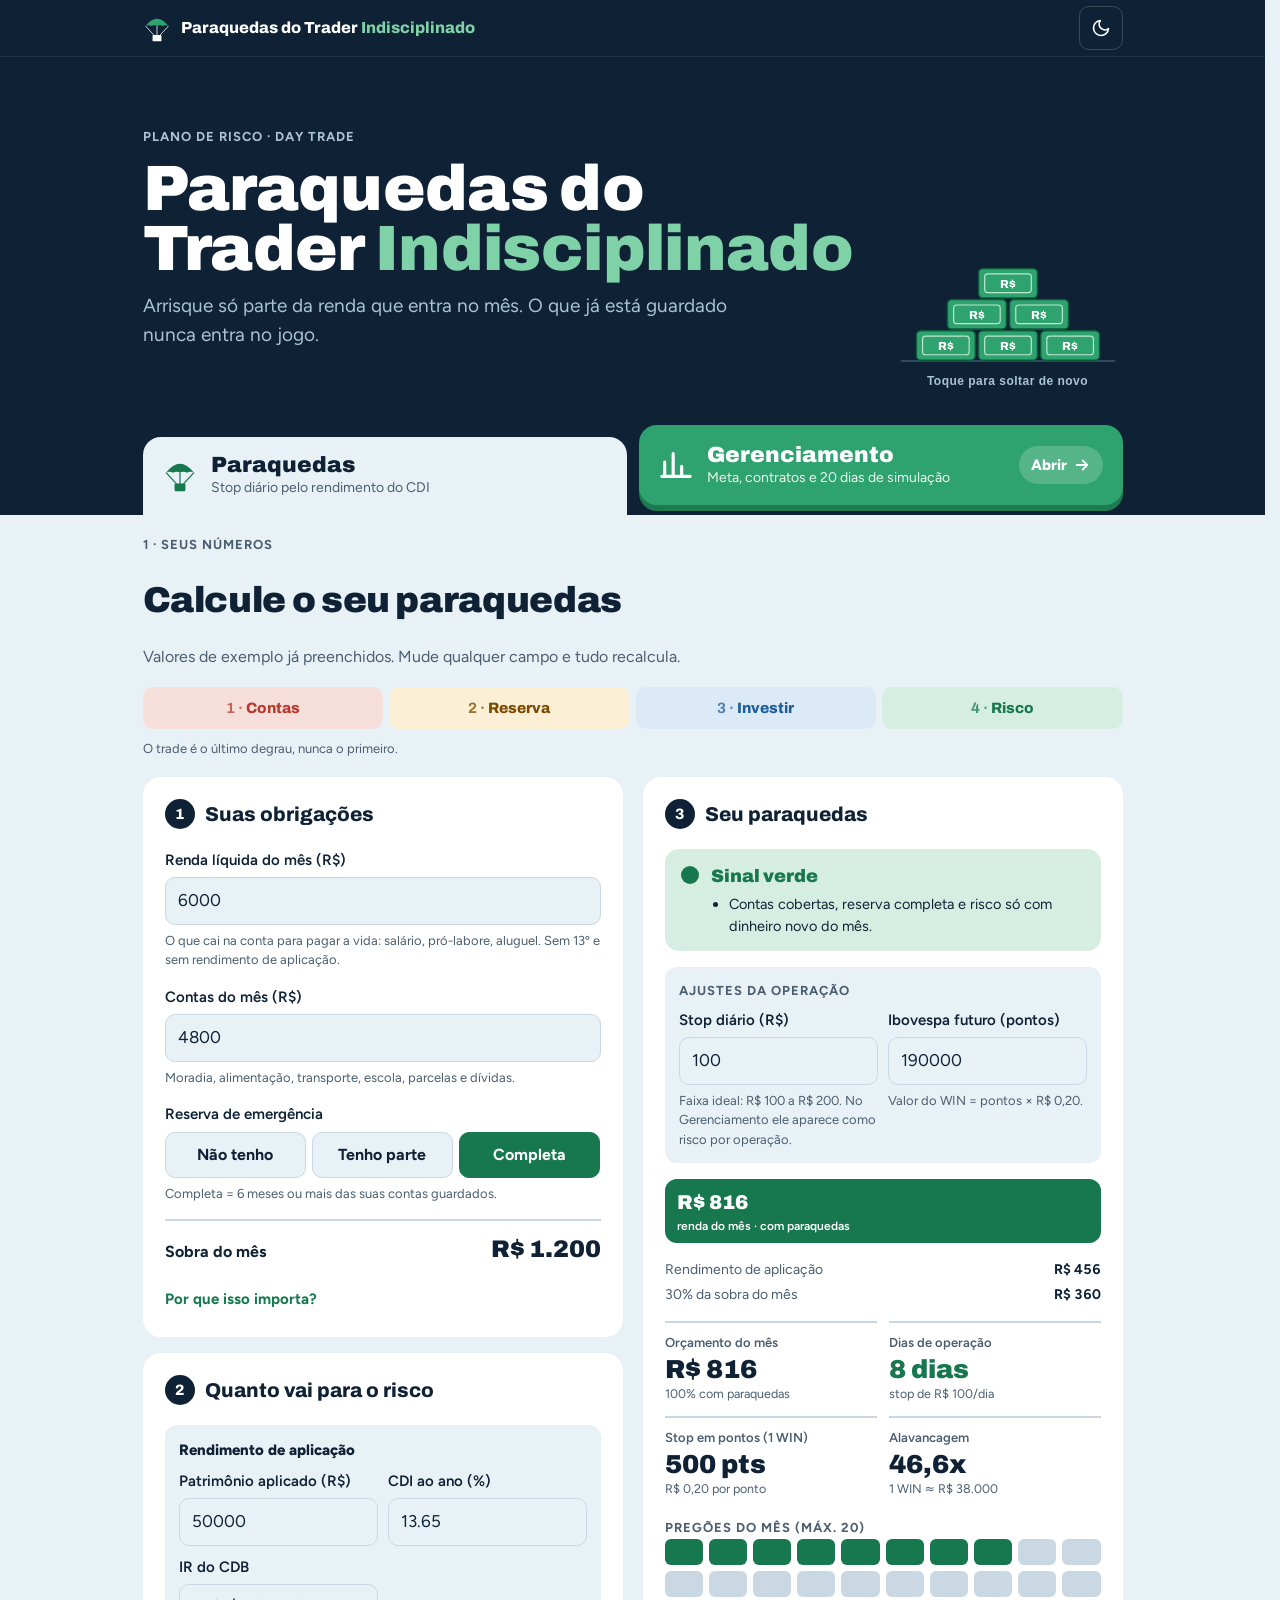
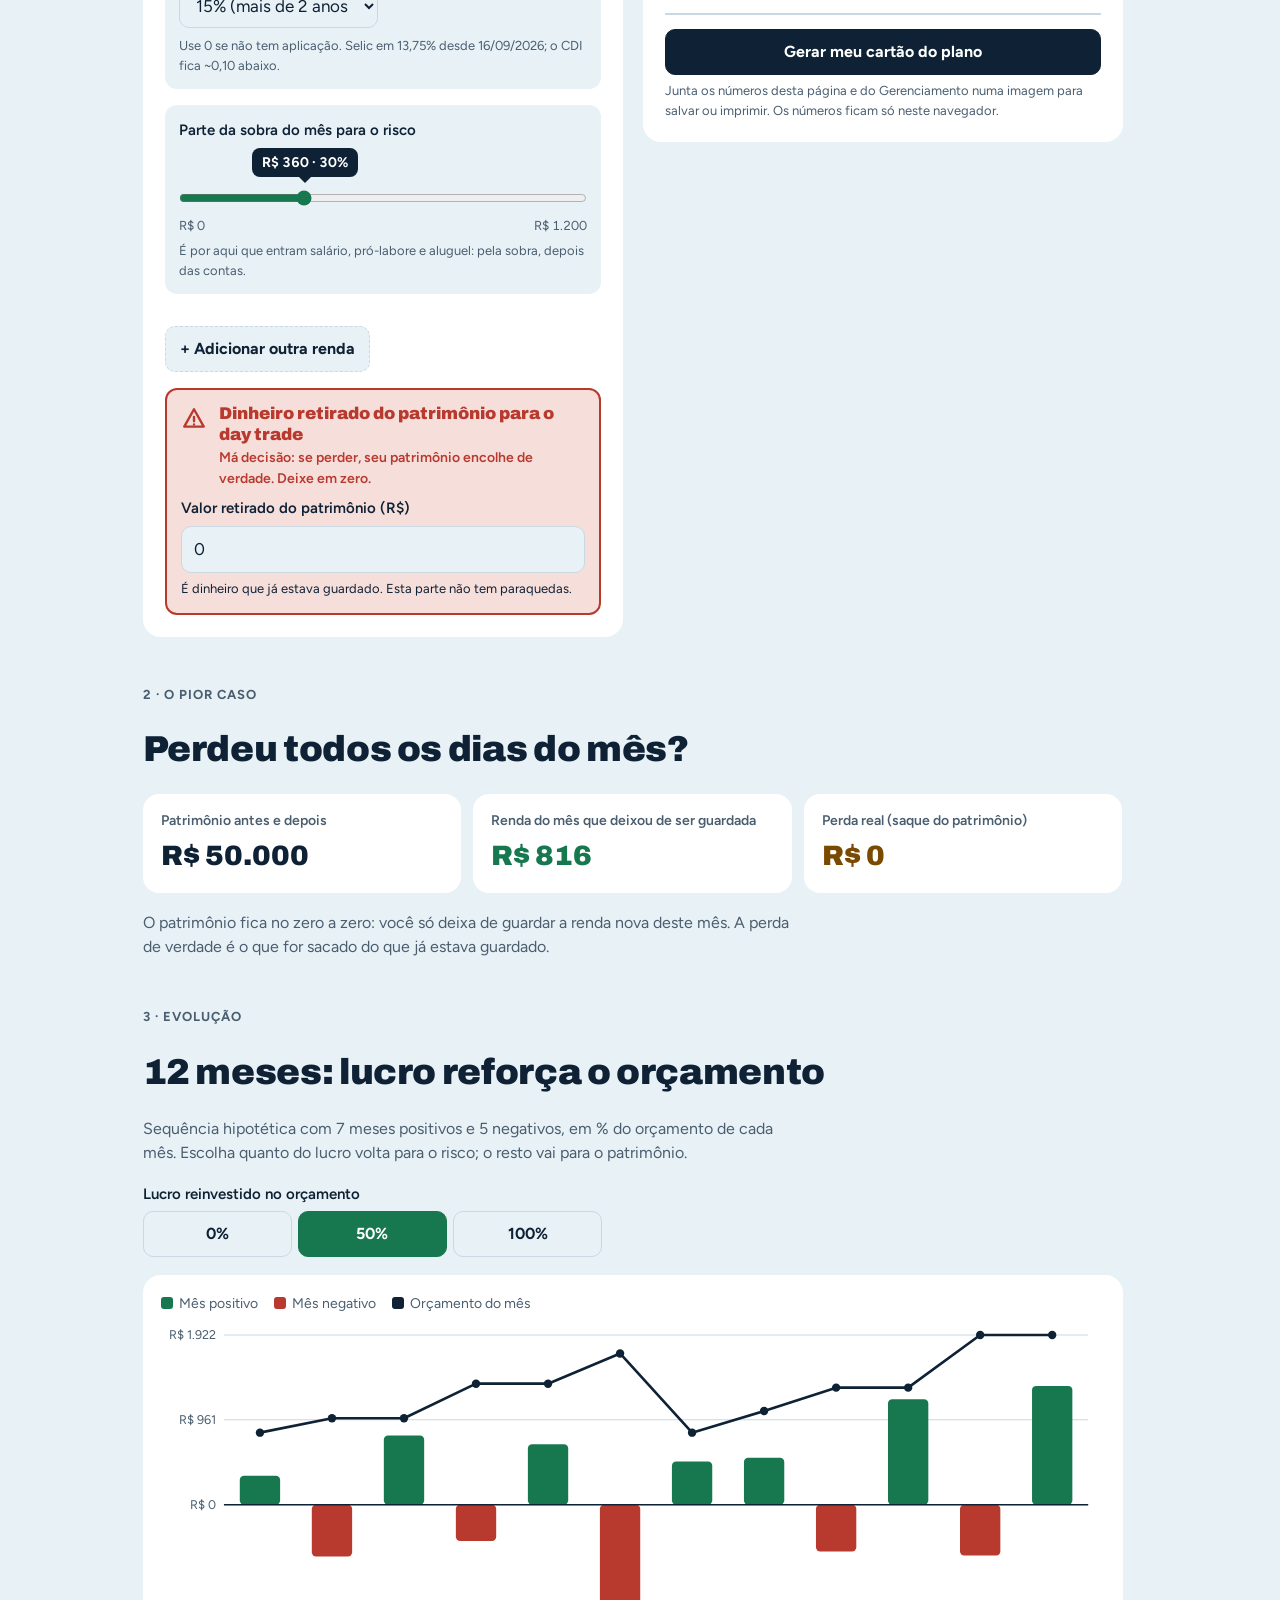
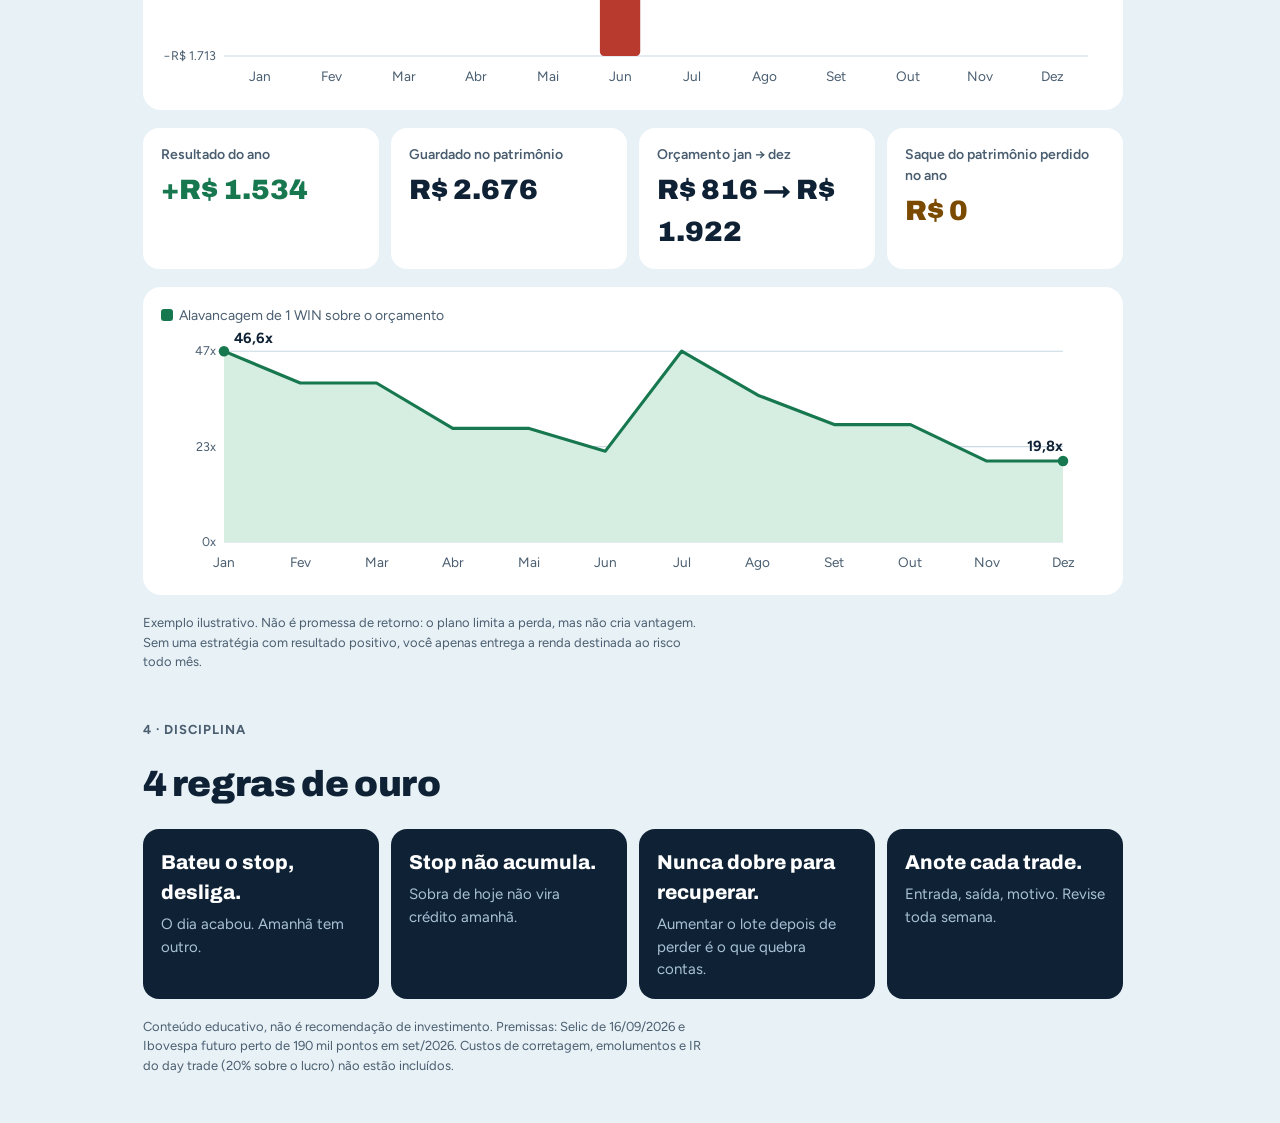
==== index.html @ f4dced70 "PQS#7" ====
<!doctype html>
<html lang="pt-BR">
<head>
<meta charset="utf-8">
<meta name="viewport" content="width=device-width, initial-scale=1, viewport-fit=cover">
<title>Paraquedas do Trader Indisciplinado</title>
<meta name="description" content="Arrisque só parte da renda que entra no mês. Calcule o stop diário, os dias de operação e a alavancagem no day trade.">
<meta name="theme-color" content="#0F2235">
<link rel="icon" href="assets/favicon.svg" type="image/svg+xml">
<!-- Prévia de link (WhatsApp, LinkedIn, Instagram) -->
<meta property="og:type" content="website">
<meta property="og:locale" content="pt_BR">
<meta property="og:site_name" content="Paraquedas do Trader Indisciplinado">
<meta property="og:title" content="Paraquedas do Trader Indisciplinado">
<meta property="og:description" content="Arrisque só parte da renda que entra no mês. Calcule o stop diário, os dias de operação e a alavancagem no day trade.">
<meta property="og:url" content="https://theceji.github.io/paraquedas/">
<meta property="og:image" content="https://theceji.github.io/paraquedas/assets/og-cover.png">
<meta property="og:image:width" content="1200">
<meta property="og:image:height" content="630">
<meta name="twitter:card" content="summary_large_image">
<link rel="preconnect" href="https://fonts.googleapis.com">
<link rel="preconnect" href="https://fonts.gstatic.com" crossorigin>
<link rel="stylesheet" href="https://fonts.googleapis.com/css2?family=Archivo:wght@700;800;900&family=Figtree:wght@400;500;600;700&display=swap">
<link rel="stylesheet" href="assets/style.css">
<script src="assets/tema.js"></script>
</head>
<body>
<nav class="topbar" aria-label="Principal">
  <div class="topbar-in">
    <a class="brand" href="./">
      <svg viewBox="0 0 420 440" aria-hidden="true"><path d="M30 190 Q210 -40 390 190 Q345 165 300 190 Q255 165 210 190 Q165 165 120 190 Q75 165 30 190 Z" fill="#2FA36F"/><g stroke="#DCE7F0" stroke-width="14" fill="none"><line x1="30" y1="190" x2="165" y2="335"/><line x1="210" y1="190" x2="210" y2="335"/><line x1="390" y1="190" x2="255" y2="335"/></g><rect x="140" y="330" width="140" height="100" rx="14" fill="#FFFFFF"/></svg>
      <span>Paraquedas do Trader <em>Indisciplinado</em></span>
    </a>
    <div class="nav">
          <button type="button" class="theme-btn" id="btnTema" aria-label="Mudar tema">
        <svg class="ico-lua" width="20" height="20" viewBox="0 0 24 24" fill="none" stroke="currentColor" stroke-width="2" stroke-linecap="round" stroke-linejoin="round" aria-hidden="true"><path d="M21 12.8A9 9 0 1 1 11.2 3a7 7 0 0 0 9.8 9.8z"/></svg>
        <svg class="ico-sol" width="20" height="20" viewBox="0 0 24 24" fill="none" stroke="currentColor" stroke-width="2" stroke-linecap="round" stroke-linejoin="round" aria-hidden="true" hidden><circle cx="12" cy="12" r="4"/><path d="M12 2v2M12 20v2M4.9 4.9l1.4 1.4M17.7 17.7l1.4 1.4M2 12h2M20 12h2M4.9 19.1l1.4-1.4M17.7 6.3l1.4-1.4"/></svg>
      </button>
    </div>
  </div>
</nav>
<header class="hero">
  <div class="hero-in">
    <div class="hero-text">
      <span class="eyebrow">Plano de risco · Day trade</span>
      <h1>Paraquedas do Trader <em>Indisciplinado</em></h1>
      <p>Arrisque só parte da renda que entra no mês. O que já está guardado nunca entra no jogo.</p>
    </div>
    <button type="button" class="drop-btn" id="dropBtn" aria-label="Ver de novo o paraquedas pousando na pilha de dinheiro">
      <svg class="drop-scene play" id="dropScene" viewBox="0 0 296 350" role="img" aria-label="Paraquedas desce com um bloco de dinheiro e pousa sobre uma pilha de blocos">
        <line x1="10" y1="341" x2="286" y2="341" stroke="#3A5670" stroke-width="2"/>
        <g class="pile"><g class="cash " transform="translate(30 302)"><rect width="76" height="38" rx="6" fill="#2FA36F" stroke="#0E5A3A" stroke-width="2"/><rect x="8" y="7" width="60" height="24" rx="4" fill="none" stroke="#BFE8D2" stroke-width="1.5"/><text x="38" y="25" text-anchor="middle" font-family="Archivo, sans-serif" font-weight="800" font-size="15" fill="#FFFFFF">R$</text></g><g class="cash " transform="translate(110 302)"><rect width="76" height="38" rx="6" fill="#2FA36F" stroke="#0E5A3A" stroke-width="2"/><rect x="8" y="7" width="60" height="24" rx="4" fill="none" stroke="#BFE8D2" stroke-width="1.5"/><text x="38" y="25" text-anchor="middle" font-family="Archivo, sans-serif" font-weight="800" font-size="15" fill="#FFFFFF">R$</text></g><g class="cash " transform="translate(190 302)"><rect width="76" height="38" rx="6" fill="#2FA36F" stroke="#0E5A3A" stroke-width="2"/><rect x="8" y="7" width="60" height="24" rx="4" fill="none" stroke="#BFE8D2" stroke-width="1.5"/><text x="38" y="25" text-anchor="middle" font-family="Archivo, sans-serif" font-weight="800" font-size="15" fill="#FFFFFF">R$</text></g><g class="cash " transform="translate(70 262)"><rect width="76" height="38" rx="6" fill="#2FA36F" stroke="#0E5A3A" stroke-width="2"/><rect x="8" y="7" width="60" height="24" rx="4" fill="none" stroke="#BFE8D2" stroke-width="1.5"/><text x="38" y="25" text-anchor="middle" font-family="Archivo, sans-serif" font-weight="800" font-size="15" fill="#FFFFFF">R$</text></g><g class="cash " transform="translate(150 262)"><rect width="76" height="38" rx="6" fill="#2FA36F" stroke="#0E5A3A" stroke-width="2"/><rect x="8" y="7" width="60" height="24" rx="4" fill="none" stroke="#BFE8D2" stroke-width="1.5"/><text x="38" y="25" text-anchor="middle" font-family="Archivo, sans-serif" font-weight="800" font-size="15" fill="#FFFFFF">R$</text></g></g>
        <g class="drop">
          <g class="canopy">
            <path d="M58 96 Q148 -18 238 96 Q215 84 193 96 Q170 84 148 96 Q126 84 103 96 Q80 84 58 96 Z" fill="#2FA36F"/>
            <path d="M103 96 Q118 30 148 14 M193 96 Q178 30 148 14" fill="none" stroke="#1E7A50" stroke-width="2"/>
            <g stroke="#DCE7F0" stroke-width="1.6" fill="none"><line x1="58" y1="96" x2="112" y2="222"/><line x1="103" y1="96" x2="124" y2="222"/><line x1="148" y1="96" x2="148" y2="222"/><line x1="193" y1="96" x2="172" y2="222"/><line x1="238" y1="96" x2="184" y2="222"/></g>
          </g>
          <g class="cash novo" transform="translate(110 222)"><rect width="76" height="38" rx="6" fill="#2FA36F" stroke="#0E5A3A" stroke-width="2"/><rect x="8" y="7" width="60" height="24" rx="4" fill="none" stroke="#BFE8D2" stroke-width="1.5"/><text x="38" y="25" text-anchor="middle" font-family="Archivo, sans-serif" font-weight="800" font-size="15" fill="#FFFFFF">R$</text></g>
        </g>
      </svg>
      <span class="drop-hint">Toque para soltar de novo</span>
    </button>
  </div>
  <nav class="tabs" aria-label="Ferramentas">
    <a class="tab" href="./" aria-current="page"><svg class="tab-ico" viewBox="0 0 420 440" aria-hidden="true"><path d="M30 190 Q210 -40 390 190 Q345 165 300 190 Q255 165 210 190 Q165 165 120 190 Q75 165 30 190 Z" fill="currentColor"/><g stroke="currentColor" stroke-width="16" fill="none"><line x1="30" y1="190" x2="165" y2="335"/><line x1="210" y1="190" x2="210" y2="335"/><line x1="390" y1="190" x2="255" y2="335"/></g><rect x="140" y="330" width="140" height="100" rx="14" fill="currentColor"/></svg><span class="tab-txt"><strong>Paraquedas</strong><small>Stop diário pelo rendimento do CDI</small></span></a>
    <a class="tab" href="gerenciamento.html"><svg class="tab-ico" viewBox="0 0 24 24" fill="none" stroke="currentColor" stroke-width="2.2" stroke-linecap="round" stroke-linejoin="round" aria-hidden="true"><path d="M4 20V10M10 20V4M16 20v-7M22 20H2"/></svg><span class="tab-txt"><strong>Gerenciamento</strong><small>Meta, contratos e 20 dias de simulação</small></span><span class="tab-go" aria-hidden="true">Abrir<svg width="18" height="18" viewBox="0 0 24 24" fill="none" stroke="currentColor" stroke-width="2.4" stroke-linecap="round" stroke-linejoin="round"><path d="M5 12h14M13 6l6 6-6 6"/></svg></span></a>
  </nav>
</header>

<main class="wrap">

<section class="section" aria-labelledby="t-calc">
  <span class="eyebrow">1 · Seus números</span>
  <h2 id="t-calc">Calcule o seu paraquedas</h2>
  <p class="lead">Valores de exemplo já preenchidos. Mude qualquer campo e tudo recalcula.</p>
  <ol class="degraus" aria-label="Ordem de uso do dinheiro">
    <li class="dg-contas">Contas</li>
    <li class="dg-reserva">Reserva</li>
    <li class="dg-investir">Investir</li>
    <li class="dg-risco">Risco</li>
  </ol>
  <p class="foot degraus-nota">O trade é o último degrau, nunca o primeiro.</p>

  <div class="grid2 pq-grid">
    <form class="pq-form" id="form" autocomplete="off">

      <fieldset class="panel passo">
        <legend><span class="passo-n">1</span>Suas obrigações</legend>
        <div class="field">
          <label for="renda">Renda líquida do mês (R$)</label>
          <input type="number" id="renda" min="0" step="100" value="6000" inputmode="numeric">
          <span class="hint">O que cai na conta para pagar a vida: salário, pró-labore, aluguel. Sem 13º e sem rendimento de aplicação.</span>
        </div>
        <div class="field">
          <label for="contas">Contas do mês (R$)</label>
          <input type="number" id="contas" min="0" step="100" value="4800" inputmode="numeric">
          <span class="hint">Moradia, alimentação, transporte, escola, parcelas e dívidas.</span>
        </div>
        <div class="field">
          <span class="lbl" id="resLbl">Reserva de emergência</span>
          <div class="seg" role="group" aria-labelledby="resLbl" id="reserva">
            <button type="button" data-v="nao" aria-pressed="false">Não tenho</button>
            <button type="button" data-v="parte" aria-pressed="false">Tenho parte</button>
            <button type="button" data-v="completa" aria-pressed="true">Completa</button>
          </div>
          <span class="hint">Completa = 6 meses ou mais das suas contas guardados.</span>
        </div>
        <div class="sobra"><span>Sobra do mês</span><strong class="num" id="kSobra">—</strong></div>
        <details class="porque">
          <summary>Por que isso importa?</summary>
          <ul>
            <li>Conta atrasada cobra juros maiores que qualquer ganho de trade.</li>
            <li>Sem reserva, uma emergência obriga você a operar desesperado ou a sacar o que perdeu.</li>
            <li>Só a sobra pode ser perdida sem mudar a sua vida. O resto já tem dono.</li>
          </ul>
        </details>
      </fieldset>

      <fieldset class="panel passo">
        <legend><span class="passo-n">2</span>Quanto vai para o risco</legend>
        <div class="fonte">
          <span class="fonte-tit">Rendimento de aplicação</span>
          <div class="fonte-grid">
            <div class="field">
              <label for="pat">Patrimônio aplicado (R$)</label>
              <input type="number" id="pat" min="0" step="1000" value="50000" inputmode="numeric">
            </div>
            <div class="field">
              <label for="cdi">CDI ao ano (%)</label>
              <input type="number" id="cdi" min="0" max="50" step="0.05" value="13.65" inputmode="decimal">
            </div>
            <div class="field">
              <label for="ir">IR do CDB</label>
              <select id="ir">
                <option value="22.5">22,5% (até 6 meses)</option>
                <option value="20">20% (6 a 12 meses)</option>
                <option value="17.5">17,5% (1 a 2 anos)</option>
                <option value="15" selected>15% (mais de 2 anos)</option>
              </select>
            </div>
          </div>
          <span class="hint">Use 0 se não tem aplicação. Selic em 13,75% desde 16/09/2026; o CDI fica ~0,10 abaixo.</span>
        </div>
        <div class="fonte">
          <div class="field">
            <label for="valSobra">Parte da sobra do mês para o risco</label>
            <div class="regua" id="regua">
              <output class="regua-balao num" id="sobraBalao" for="valSobra">R$ 0 · 0%</output>
              <input type="range" id="valSobra" min="0" max="1200" step="10" value="360" aria-describedby="reguaFim">
              <div class="regua-pontas num"><span>R$ 0</span><span id="reguaFim">R$ 1.200</span></div>
            </div>
            <span class="hint" id="sobraHint">É por aqui que entram salário, pró-labore e aluguel: pela sobra, depois das contas.</span>
          </div>
        </div>
        <div id="extras"></div>
        <button type="button" class="btn btn-add" id="btnAddRenda">+ Adicionar outra renda</button>
        <div class="fonte fonte-saque">
          <div class="saque-top">
            <svg width="26" height="26" viewBox="0 0 24 24" fill="none" stroke="currentColor" stroke-width="2.2" stroke-linecap="round" stroke-linejoin="round" aria-hidden="true"><path d="M12 3l9 16H3z"/><path d="M12 10v4M12 17h.01"/></svg>
            <div><strong>Dinheiro retirado do patrimônio para o day trade</strong><span>Má decisão: se perder, seu patrimônio encolhe de verdade. Deixe em zero.</span></div>
          </div>
          <div class="field">
            <label for="saque">Valor retirado do patrimônio (R$)</label>
            <input type="number" id="saque" min="0" step="50" value="0" inputmode="numeric">
            <span class="hint">É dinheiro que já estava guardado. Esta parte não tem paraquedas.</span>
          </div>
        </div>
      </fieldset>

    </form>

    <div class="panel passo pq-result" aria-live="polite">
      <span class="passo-tit"><span class="passo-n">3</span>Seu paraquedas</span>
      <div class="semaforo" id="semaforo">
        <span class="luz" aria-hidden="true"></span>
        <div><strong id="semTit">—</strong><ul id="semMsgs"></ul></div>
      </div>
      <div class="ajustes" id="ajustes">
        <span class="eyebrow">Ajustes da operação</span>
        <div class="fonte-grid">
          <div class="field">
            <label for="stop">Stop diário (R$)</label>
            <input type="number" id="stop" min="10" step="10" value="100" inputmode="numeric" form="form">
            <span class="hint" id="stopHint">Faixa ideal: R$ 100 a R$ 200.</span>
            <button type="button" class="btn-link" id="btnStopGer" hidden>Usar o do Gerenciamento</button>
          </div>
          <div class="field">
            <label for="pts">Ibovespa futuro (pontos)</label>
            <input type="number" id="pts" min="1000" step="1000" value="190000" inputmode="numeric" form="form">
            <span class="hint">Valor do WIN = pontos × R$ 0,20.</span>
          </div>
        </div>
      </div>
      <div class="budget-bar" id="bbar">
        <div class="bb-green" id="bbG"><span class="bb-big num" id="bbGv">R$ 0</span><span class="bb-small">renda do mês · com paraquedas</span></div>
        <div class="bb-amber" id="bbA"><span class="bb-big num" id="bbAv">R$ 0</span><span class="bb-small">do patrimônio · má decisão</span></div>
      </div>
      <ul class="composicao" id="composicao"></ul>
      <div class="kpis">
        <div class="kpi"><span>Orçamento do mês</span><strong class="num" id="kOrc">—</strong><small id="kProt">—</small></div>
        <div class="kpi"><span>Dias de operação</span><strong class="num pos" id="kDias">—</strong><small id="kStopEf">—</small></div>
        <div class="kpi"><span>Stop em pontos (1 WIN)</span><strong class="num" id="kPts">—</strong><small>R$ 0,20 por ponto</small></div>
        <div class="kpi"><span>Alavancagem</span><strong class="num" id="kAlav">—</strong><small id="kNoc">—</small></div>
      </div>
      <div>
        <span class="eyebrow">Pregões do mês (máx. 20)</span>
        <div class="days" id="days" aria-hidden="true"></div>
      </div>
      <p class="warn" id="warn" hidden></p>
      <div class="cartao-acao">
        <button type="button" class="btn btn-cartao" id="btnCartao">Gerar meu cartão do plano</button>
        <span class="hint">Junta os números desta página e do Gerenciamento numa imagem para salvar ou imprimir. Os números ficam só neste navegador.</span>
      </div>
    </div>
  </div>
  <div class="cartao-prev" id="cartaoPrev" hidden></div>
</section>

<section class="section" aria-labelledby="t-pior">
  <span class="eyebrow">2 · O pior caso</span>
  <h2 id="t-pior">Perdeu todos os dias do mês?</h2>
  <div class="tiles">
    <div class="tile"><span>Patrimônio antes e depois</span><strong class="num" id="pPat">—</strong></div>
    <div class="tile"><span>Renda do mês que deixou de ser guardada</span><strong class="num pos" id="pRend">—</strong></div>
    <div class="tile"><span>Perda real (saque do patrimônio)</span><strong class="num amb" id="pComp">—</strong></div>
  </div>
  <p class="lead" id="pTxt">O patrimônio fica no zero a zero: você só deixa de guardar a renda nova deste mês. A perda de verdade é o que for sacado do que já estava guardado.</p>
</section>

<section class="section" aria-labelledby="t-sim">
  <span class="eyebrow">3 · Evolução</span>
  <h2 id="t-sim">12 meses: lucro reforça o orçamento</h2>
  <p class="lead">Sequência hipotética com 7 meses positivos e 5 negativos, em % do orçamento de cada mês. Escolha quanto do lucro volta para o risco; o resto vai para o patrimônio.</p>
  <div class="field" style="max-width: 460px">
    <span style="font-weight:600;font-size:15px" id="reinvLbl">Lucro reinvestido no orçamento</span>
    <div class="seg" role="group" aria-labelledby="reinvLbl" id="reinv">
      <button type="button" data-v="0" aria-pressed="false">0%</button>
      <button type="button" data-v="0.5" aria-pressed="true">50%</button>
      <button type="button" data-v="1" aria-pressed="false">100%</button>
    </div>
  </div>
  <div class="chart-box">
    <div class="legend"><span style="--c: var(--green)">Mês positivo</span><span style="--c: var(--red)">Mês negativo</span><span style="--c: var(--ink)">Orçamento do mês</span></div>
    <svg id="simChart" viewBox="0 0 900 360" role="img" aria-label="Resultado mensal e orçamento ao longo de 12 meses"></svg>
  </div>
  <div class="tiles">
    <div class="tile"><span>Resultado do ano</span><strong class="num" id="sRes">—</strong></div>
    <div class="tile"><span>Guardado no patrimônio</span><strong class="num" id="sGuard">—</strong></div>
    <div class="tile"><span>Orçamento jan → dez</span><strong class="num" id="sOrc">—</strong></div>
    <div class="tile"><span>Saque do patrimônio perdido no ano</span><strong class="num amb" id="sComp">—</strong></div>
  </div>
  <div class="chart-box">
    <div class="legend"><span style="--c: var(--green)">Alavancagem de 1 WIN sobre o orçamento</span></div>
    <svg id="levChart" viewBox="0 0 900 240" role="img" aria-label="Alavancagem caindo conforme o orçamento cresce"></svg>
  </div>
  <p class="foot">Exemplo ilustrativo. Não é promessa de retorno: o plano limita a perda, mas não cria vantagem. Sem uma estratégia com resultado positivo, você apenas entrega a renda destinada ao risco todo mês.</p>
</section>

<section class="section" aria-labelledby="t-reg">
  <span class="eyebrow">4 · Disciplina</span>
  <h2 id="t-reg">4 regras de ouro</h2>
  <div class="rules">
    <div class="rule"><strong>Bateu o stop, desliga.</strong><span>O dia acabou. Amanhã tem outro.</span></div>
    <div class="rule"><strong>Stop não acumula.</strong><span>Sobra de hoje não vira crédito amanhã.</span></div>
    <div class="rule"><strong>Nunca dobre para recuperar.</strong><span>Aumentar o lote depois de perder é o que quebra contas.</span></div>
    <div class="rule"><strong>Anote cada trade.</strong><span>Entrada, saída, motivo. Revise toda semana.</span></div>
  </div>
  <p class="foot">Conteúdo educativo, não é recomendação de investimento. Premissas: Selic de 16/09/2026 e Ibovespa futuro perto de 190 mil pontos em set/2026. Custos de corretagem, emolumentos e IR do day trade (20% sobre o lucro) não estão incluídos.</p>
</section>

</main>

<script src="assets/cartao.js"></script>
<script src="assets/paraquedas.js"></script>
<script>
(function () {
  var btn = document.getElementById('dropBtn'), cena = document.getElementById('dropScene');
  if (!btn || !cena) return;
  btn.addEventListener('click', function () { cena.classList.remove('play'); void cena.getBoundingClientRect(); cena.classList.add('play'); });
})();
</script>
</body>
</html>
---- assets/style.css ----
/* Paraquedas do Trader Indisciplinado — estilos compartilhados
   Layout: coluna única editorial (máx. 980px), menu fixo no topo, blocos que empilham no celular. */
:root {
  --bg: #E8F1F6; --surface: #FFFFFF; --ink: #0F2235; --muted: #4A5E70; --line: #C9D8E3;
  --green: #17784F; --green-soft: #D6EEE2; --amber: #F2B544; --amber-ink: #7A4A00;
  --red: #B83A2E; --red-soft: #F6DEDB; --navy: #0F2235; --on-navy: #FFFFFF; --on-navy-muted: #A9C2D6;
  --accent-light: #7FD1A8; --on-green: #FFFFFF;
  --display: Archivo, 'Arial Black', system-ui, sans-serif;
  --body: Figtree, 'Segoe UI', system-ui, sans-serif;
  color-scheme: light;
}
@media (prefers-color-scheme: dark) { :root:not([data-theme="light"]) {
  --bg: #0B1A28; --surface: #13283B; --ink: #E6EEF5; --muted: #9DB2C4; --line: #2A4258;
  --green: #3BB57D; --green-soft: #173A2C; --amber: #F2B544; --amber-ink: #F2B544;
  --red: #E06A5C; --red-soft: #3A1E1C; --navy: #1A3550; --on-navy: #FFFFFF; --on-navy-muted: #B4C8D8; --on-green: #0B1A28; color-scheme: dark } }
:root[data-theme="dark"] {
  --bg: #0B1A28; --surface: #13283B; --ink: #E6EEF5; --muted: #9DB2C4; --line: #2A4258;
  --green: #3BB57D; --green-soft: #173A2C; --amber: #F2B544; --amber-ink: #F2B544;
  --red: #E06A5C; --red-soft: #3A1E1C; --navy: #1A3550; --on-navy: #FFFFFF; --on-navy-muted: #B4C8D8; --on-green: #0B1A28; color-scheme: dark }

* { box-sizing: border-box }
html { -webkit-text-size-adjust: 100% }
body { margin: 0; background: var(--bg); color: var(--ink); font-family: var(--body); font-size: 16px; line-height: 1.5; padding-inline: 16px; padding-block: 0 48px }
h1, h2, h3 { font-family: var(--display); margin: 0; text-wrap: balance; letter-spacing: -0.01em }
p { margin: 0 }
img { max-width: 100% }
[hidden] { display: none !important }
.num { font-variant-numeric: tabular-nums }
.eyebrow { font-size: 13px; font-weight: 700; letter-spacing: 0.08em; text-transform: uppercase; color: var(--muted) }
.wrap { max-width: 980px; margin: 0 auto; display: flex; flex-direction: column; gap: 48px }
:focus-visible { outline: 3px solid var(--green); outline-offset: 2px }

/* Menu */
.topbar { position: sticky; top: 0; z-index: 10; background: var(--navy); color: var(--on-navy); margin-inline: -16px; padding: 0 16px; border-bottom: 1px solid rgba(255,255,255,0.08) }
.topbar-in { max-width: 980px; margin: 0 auto; display: flex; align-items: center; justify-content: space-between; gap: 12px; min-height: 56px; flex-wrap: wrap; padding-block: 6px }
.brand { display: flex; align-items: center; gap: 10px; color: var(--on-navy); text-decoration: none; font-family: var(--display); font-weight: 800; font-size: 16px; line-height: 1.1 }
.brand svg { width: 28px; height: 28px; flex: 0 0 auto }
.brand span em { font-style: normal; color: var(--accent-light) }
.nav { display: flex; gap: 4px }
.nav a { color: var(--on-navy-muted); text-decoration: none; font-weight: 700; font-size: 15px; padding: 10px 14px; border-radius: 10px; min-height: 44px; display: inline-flex; align-items: center }
.nav a:hover { color: var(--on-navy); background: rgba(255,255,255,0.08) }
.nav a[aria-current="page"] { color: var(--on-navy); background: rgba(255,255,255,0.14) }

/* Topo da página */
.hero { background: var(--navy); color: var(--on-navy); margin-inline: -16px; padding: 36px 16px 36px; margin-bottom: 8px }
.hero-in { max-width: 980px; margin: 0 auto; display: flex; gap: 28px; align-items: center; flex-wrap: wrap }
.hero-text { flex: 1 1 420px; min-width: 0; display: flex; flex-direction: column; gap: 12px }
.hero h1 { font-weight: 900; font-size: clamp(34px, 7vw, 64px); line-height: 0.95; overflow-wrap: break-word }
.hero h1 em { font-style: normal; color: var(--accent-light) }
.hero p { font-size: 19px; color: var(--on-navy-muted); max-width: 52ch }
.hero .eyebrow { color: var(--on-navy-muted) }
.hero-in > svg { width: 150px; height: auto; flex: 0 0 auto }

/* Blocos */
.section { display: flex; flex-direction: column; gap: 18px }
.section h2 { font-size: clamp(26px, 4.5vw, 36px); font-weight: 900 }
.lead { color: var(--muted); max-width: 65ch }
.grid2 { display: grid; grid-template-columns: repeat(auto-fit, minmax(280px, 1fr)); gap: 20px; align-items: start }
.panel { background: var(--surface); border-radius: 18px; padding: 22px; display: flex; flex-direction: column; gap: 16px; min-width: 0 }
.panel h3 { font-size: 20px; font-weight: 800 }

.field { display: flex; flex-direction: column; gap: 6px }
.field label { font-weight: 600; font-size: 15px; display: flex; justify-content: space-between; gap: 8px }
.field label output { font-family: var(--display); font-weight: 800; color: var(--green) }
.field .hint { font-size: 13px; color: var(--muted) }
input[type="number"], select { font: inherit; font-size: 17px; padding: 10px 12px; border-radius: 10px; border: 1.5px solid var(--line); background: var(--bg); color: var(--ink); width: 100%; min-height: 44px }
input[type="range"] { width: 100%; accent-color: var(--green); min-height: 32px }
.seg { display: flex; gap: 6px; flex-wrap: wrap }
.seg button, .btn { font: inherit; font-weight: 700; padding: 10px 14px; min-height: 44px; border-radius: 10px; border: 1.5px solid var(--line); background: var(--bg); color: var(--ink); cursor: pointer }
.seg button { flex: 1 }
.seg button[aria-pressed="true"], .btn-primary { background: var(--green); border-color: var(--green); color: var(--on-green) }
.btn:hover { border-color: var(--green) }
.actions { display: flex; gap: 8px; flex-wrap: wrap }

.kpis { display: grid; grid-template-columns: repeat(2, minmax(0, 1fr)); gap: 12px }
.kpi { border-top: 2px solid var(--line); padding-top: 10px; display: flex; flex-direction: column; gap: 2px; min-width: 0 }
.kpi span:first-child { font-size: 13px; color: var(--muted); font-weight: 600 }
.kpi strong { font-family: var(--display); font-weight: 900; font-size: clamp(19px, 5vw, 26px); line-height: 1.1; white-space: nowrap }
.kpi small { font-size: 12.5px; color: var(--muted) }

.tiles { display: grid; grid-template-columns: repeat(auto-fit, minmax(200px, 1fr)); gap: 12px }
.tile { background: var(--surface); border-radius: 16px; padding: 16px 18px; display: flex; flex-direction: column; gap: 4px; min-width: 0 }
.tile span { font-size: 14px; color: var(--muted); font-weight: 600 }
.tile strong { font-family: var(--display); font-weight: 900; font-size: 28px }
.tile small { font-size: 13px; color: var(--muted) }
.pos { color: var(--green) } .neg { color: var(--red) } .amb { color: var(--amber-ink) }

.warn { background: var(--amber); color: #0F2235; border-radius: 12px; padding: 12px 14px; font-weight: 600; font-size: 15px }
.alert { background: var(--red); color: #FFFFFF; border-radius: 14px; padding: 16px 18px; font-weight: 700; font-size: 17px; display: flex; gap: 12px; align-items: center }
.alert svg { flex: 0 0 auto }

.bar { height: 12px; border-radius: 999px; background: var(--line); overflow: hidden }
.bar i { display: block; height: 100%; border-radius: 999px; background: var(--green) }
.bar.danger i { background: var(--red) }

.chart-box { background: var(--surface); border-radius: 18px; padding: 18px; overflow-x: auto }
.chart-box svg { display: block; width: 100%; min-width: 560px; height: auto }
.legend { display: flex; gap: 16px; flex-wrap: wrap; font-size: 14px; color: var(--muted) }
.legend span::before { content: ""; display: inline-block; width: 12px; height: 12px; border-radius: 3px; margin-right: 6px; vertical-align: -1px; background: var(--c) }

.rules { display: grid; grid-template-columns: repeat(auto-fit, minmax(210px, 1fr)); gap: 12px }
.rule { background: var(--navy); color: var(--on-navy); border-radius: 16px; padding: 18px; display: flex; flex-direction: column; gap: 6px }
.rule strong { font-family: var(--display); font-size: 20px; font-weight: 800 }
.rule span { color: var(--on-navy-muted); font-size: 15px }
.foot { font-size: 13px; color: var(--muted); max-width: 70ch }

/* Tabelas */
.table-box { background: var(--surface); border-radius: 18px; overflow-x: auto }
table { width: 100%; border-collapse: collapse; font-variant-numeric: tabular-nums }
th, td { padding: 8px 12px; text-align: right; border-bottom: 1px solid var(--line); white-space: nowrap }
th { font-size: 12.5px; font-weight: 700; letter-spacing: 0.04em; text-transform: uppercase; color: var(--muted); background: var(--surface); position: sticky; top: 0 }
th:first-child, td:first-child { text-align: left }
tbody tr:last-child td { border-bottom: 0 }
td input[type="number"] { min-height: 40px; padding: 6px 10px; text-align: right; font-size: 16px; max-width: 130px; min-width: 90px }
.pill { display: inline-block; min-width: 56px; text-align: center; font-size: 13px; font-weight: 700; padding: 3px 10px; border-radius: 999px; background: var(--line); color: var(--muted) }
.pill.gain { background: var(--green-soft); color: var(--green) }
.pill.loss { background: var(--red-soft); color: var(--red) }
.zero { color: var(--red); font-weight: 700 }

.days i, .budget-bar div, .bar i { transition: background .2s, flex-grow .3s, width .3s }

/* Página Paraquedas */
.budget-bar { display: flex; height: 64px; border-radius: 12px; overflow: hidden; background: var(--line) }
.budget-bar div { display: flex; flex-direction: column; justify-content: center; padding: 0 12px; min-width: 0; overflow: hidden; white-space: nowrap }
.bb-green { background: var(--green); color: #FFFFFF }
.bb-amber { background: var(--amber); color: #0F2235 }
.bb-big { font-family: var(--display); font-weight: 900; font-size: 20px }
.bb-small { font-size: 12px; font-weight: 600 }
.days { display: grid; grid-template-columns: repeat(10, minmax(0, 1fr)); gap: 6px }
.days i { height: 26px; border-radius: 6px; background: var(--line) }
.days i.on { background: var(--green) }

/* Página Gerenciamento: layout largo e horizontal */
.page-wide .wrap { max-width: 1360px }
.page-wide .wrap { gap: 36px }
.page-wide .section { gap: 14px }
.page-wide .section h2 { font-size: clamp(22px, 3vw, 30px) }

.rules-strip { grid-template-columns: repeat(4, minmax(0, 1fr)) }
.rules-strip .rule { padding: 14px 16px; gap: 4px }
.rules-strip .rule strong { font-size: 17px }
.rules-strip .rule span { font-size: 14px }

.row3 { display: grid; grid-template-columns: minmax(0, 1fr) minmax(0, 1fr) minmax(0, 1.7fr); gap: 16px; align-items: start }
.kpis-1 { grid-template-columns: 1fr }
.ctr-grid { display: grid; grid-template-columns: repeat(2, minmax(0, 1fr)); gap: 16px }
.ctr-grid > div { display: flex; flex-direction: column; gap: 6px; min-width: 0; overflow-x: auto }
table.compact th, table.compact td { padding: 6px 8px }
table.compact td input[type="number"] { min-height: 36px; padding: 4px 8px; font-size: 15px; min-width: 70px; max-width: 110px }

.sim-head { display: flex; justify-content: space-between; align-items: center; gap: 12px; flex-wrap: wrap }
.sim { display: grid; grid-template-columns: minmax(0, 1.05fr) minmax(0, 1fr); gap: 16px; align-items: start }
.sim-side { position: sticky; top: 72px; display: flex; flex-direction: column; gap: 12px; min-width: 0 }
.sim-side .chart-box { padding: 14px; overflow: visible }
.sim-side .chart-box svg { min-width: 0 }
.tiles2 { grid-template-columns: repeat(2, minmax(0, 1fr)) }
.tiles2 .tile { padding: 12px 14px }
.tiles2 .tile strong { font-size: 24px }
.sim-side .alert { font-size: 15px; padding: 12px 14px }

@media (max-width: 1150px) {
  .row3 { grid-template-columns: repeat(2, minmax(0, 1fr)) }
  .row3 > :last-child { grid-column: 1 / -1 }
}
@media (max-width: 980px) {
  .rules-strip { grid-template-columns: repeat(2, minmax(0, 1fr)) }
  .sim { grid-template-columns: 1fr }
  .sim-side { position: static }
}
@media (max-width: 640px) {
  .row3, .rules-strip, .ctr-grid { grid-template-columns: 1fr }
}

/* Botão de tema */
.theme-btn { display: inline-flex; align-items: center; justify-content: center; width: 44px; height: 44px; margin-left: 4px; border-radius: 10px; border: 1px solid rgba(255,255,255,0.18); background: transparent; color: var(--on-navy); cursor: pointer }
.theme-btn:hover { background: rgba(255,255,255,0.1) }
.nav { align-items: center }

/* Regras de disciplina em destaque */
:root { --r-green: #17784F; --r-blue: #1F5F99; --r-red: #B83A2E; --r-amber: #F2B544; --r-amber-ink: #3A2600;
  --calc-bg: #D2E1EB; --win: #1F5F99; --wdo: #B86E00 }
@media (prefers-color-scheme: dark) { :root:not([data-theme="light"]) { --calc-bg: #23405A; --win: #5FA3E0; --wdo: #F2B544 } }
:root[data-theme="dark"] { --calc-bg: #23405A; --win: #5FA3E0; --wdo: #F2B544 }
.rules-hl { display: grid; grid-template-columns: repeat(4, minmax(0, 1fr)); gap: 14px }
.rule-hl { border-radius: 18px; padding: 22px 20px; display: flex; flex-direction: column; gap: 8px; color: #FFFFFF; position: relative; overflow: hidden }
.rule-hl strong { font-family: var(--display); font-weight: 900; font-size: 22px; line-height: 1.1 }
.rule-hl span { font-size: 15px; opacity: 1; color: rgba(255,255,255,0.88) }
.rule-hl svg { margin-bottom: 4px }
.r-green { background: var(--r-green) } .r-blue { background: var(--r-blue) } .r-red { background: var(--r-red) }
.r-amber { background: var(--r-amber); color: var(--r-amber-ink) } .r-amber span { color: var(--r-amber-ink) }
@media (max-width: 980px) { .rules-hl { grid-template-columns: repeat(2, minmax(0, 1fr)) } }
@media (max-width: 520px) { .rules-hl { grid-template-columns: 1fr } }

/* Tabelas de contratos */
.ativo { display: flex; align-items: center; gap: 10px }
.ativo-tag { font-family: var(--display); font-weight: 900; font-size: 15px; letter-spacing: 0.04em; padding: 6px 10px; border-radius: 8px; color: #FFFFFF }
.ativo-tag.t-win { background: var(--r-blue) }
.ativo-tag.t-wdo { background: var(--r-amber); color: var(--r-amber-ink) }
.ativo strong { display: block; font-family: var(--display); font-weight: 800; font-size: 17px; line-height: 1.1 }
.ativo small { display: block; font-size: 13px; color: var(--muted) }
.ctr-calc { background: var(--calc-bg); border-radius: 12px; padding: 4px 6px; overflow-x: auto }
.ctr-calc th { background: transparent; color: var(--ink) }
.ctr-calc td, .ctr-calc th { border-bottom-color: rgba(15,34,53,0.12) }
.ctr-calc td input[type="number"] { background: var(--surface) }

/* Cenários de acerto */
.lbl { font-weight: 600; font-size: 15px }
.cen-ctrl { display: grid; grid-template-columns: minmax(200px, 1fr) minmax(220px, 1fr) auto; gap: 16px; align-items: end }
.cen-ctrl .actions { justify-content: flex-end }
.licao { font-size: 17px; line-height: 1.45; padding: 14px 16px; border-radius: 12px; background: var(--bg); border-left: 0; font-weight: 500 }
.licao strong { font-family: var(--display); font-weight: 900 }
.licao.ok { background: var(--green-soft) } .licao.ko { background: var(--red-soft) } .licao.zero { background: var(--bg) }
.matriz-head { display: flex; justify-content: space-between; align-items: baseline; gap: 12px; flex-wrap: wrap }
.matriz { display: grid; grid-template-columns: repeat(7, minmax(0, 1fr)); gap: 8px }
.cel { font: inherit; text-align: left; cursor: pointer; border-radius: 12px; padding: 10px 12px; border: 2px solid transparent; display: flex; flex-direction: column; gap: 2px; min-height: 44px; color: var(--ink) }
.cel b { font-family: var(--display); font-weight: 900; font-size: 22px }
.cel span { font-size: 14px; font-weight: 700; font-variant-numeric: tabular-nums }
.cel small { font-size: 12px; color: var(--muted) }
.cel.pos { background: var(--green-soft) } .cel.pos span { color: var(--green) }
.cel.neg { background: var(--red-soft) } .cel.neg span { color: var(--red) }
.cel.nul { background: var(--bg) } .cel.nul span { color: var(--muted) }
.cel[aria-pressed="true"] { border-color: var(--ink) }
@media (max-width: 1150px) { .cen-ctrl { grid-template-columns: 1fr 1fr } .cen-ctrl .actions { grid-column: 1 / -1; justify-content: flex-start } }
@media (max-width: 900px) { .matriz { grid-template-columns: repeat(4, minmax(0, 1fr)) } }
@media (max-width: 520px) { .cen-ctrl { grid-template-columns: 1fr } .matriz { grid-template-columns: repeat(2, minmax(0, 1fr)) } }

/* Animação do paraquedas (página Paraquedas) */
.drop-btn { background: transparent; border: 0; padding: 0; cursor: pointer; color: var(--on-navy-muted); display: flex; flex-direction: column; align-items: center; gap: 4px; flex: 0 0 auto; border-radius: 14px }
.hero .drop-btn svg { width: 230px; height: auto }
.drop-hint { font-size: 12px; font-weight: 600; letter-spacing: 0.04em }
.drop-scene .drop, .drop-scene .canopy, .drop-scene .novo { transform-box: view-box }
.drop-scene .drop { transform-origin: 148px 222px }
.drop-scene .canopy { transform-origin: 148px 222px }
.drop-scene .novo { transform-origin: 148px 260px }
.drop-scene .canopy { opacity: 0 }
.drop-scene.play .drop { animation: pq-cair 3.2s .4s cubic-bezier(.3,.55,.35,1) both }
.drop-scene.play .canopy { animation: pq-fechar 4.1s .4s ease-in both }
.drop-scene.play .pile { animation: pq-pilha 4.1s .4s ease-out both }
@keyframes pq-cair {
  0%   { transform: translate(0, -330px) rotate(-7deg) }
  25%  { transform: translate(8px, -240px) rotate(6deg) }
  50%  { transform: translate(-6px, -130px) rotate(-5deg) }
  75%  { transform: translate(3px, -40px) rotate(3deg) }
  92%  { transform: translate(0, 2px) rotate(0) }
  100% { transform: translate(0, 0) rotate(0) }
}
@keyframes pq-fechar {
  0%, 76% { opacity: 1; transform: none }
  100%    { opacity: 0; transform: translate(0, 30px) scale(0.55, 0.15) }
}
@keyframes pq-pilha {
  0%, 76% { transform: none }
  82%     { transform: translateY(3px) }
  90%     { transform: translateY(-1px) }
  100%    { transform: none }
}
@media (max-width: 640px) { .hero .drop-btn svg { width: 170px } }

/* Abas grandes na base do topo */
.hero:has(.tabs) { padding-bottom: 0; margin-bottom: 0 }
.tabs { max-width: 980px; margin: 32px auto 0; display: grid; grid-template-columns: repeat(2, minmax(0, 1fr)); gap: 12px; align-items: end }
.tab { display: flex; align-items: center; gap: 14px; padding: 18px 20px; min-height: 76px; border-radius: 18px 18px 0 0; text-decoration: none; font-family: var(--body); transition: transform .18s ease, background .18s ease }
.tab .tab-ico { width: 34px; height: 34px; flex: 0 0 auto }
.tab-txt { display: flex; flex-direction: column; gap: 2px; min-width: 0; flex: 1 }
.tab-txt strong { font-family: var(--display); font-weight: 900; font-size: 22px; line-height: 1.1 }
.tab-txt small { font-size: 14px; line-height: 1.3 }
.tab-go { display: inline-flex; align-items: center; gap: 6px; font-weight: 800; font-size: 15px; padding: 8px 12px; border-radius: 999px; background: rgba(255,255,255,0.18); white-space: nowrap }
.tab-go svg { width: 18px; height: 18px; flex: 0 0 auto; transition: transform .18s ease }
/* aba da página atual: mesma cor do fundo, "encaixa" no conteúdo */
.tab[aria-current="page"] { background: var(--bg); color: var(--ink); cursor: default; padding-top: 16px }
.tab[aria-current="page"] .tab-ico { color: var(--green) }
.tab[aria-current="page"] small { color: var(--muted) }
/* aba para trocar de página: verde, chamativa */
.tab:not([aria-current]) { background: #2FA36F; color: #FFFFFF; margin-bottom: 10px; border-radius: 18px; box-shadow: 0 6px 0 #1E7A50 }
.tab:not([aria-current]) small { color: rgba(255,255,255,0.9) }
.tab:not([aria-current]):hover { transform: translateY(-3px); background: #33B07A }
.tab:not([aria-current]):hover .tab-go svg { transform: translateX(4px) }
.tab:not([aria-current]):active { transform: translateY(2px); box-shadow: 0 3px 0 #1E7A50 }
.tab:focus-visible { outline: 3px solid var(--accent-light); outline-offset: 3px }
.tab:not([aria-current]) .tab-go { animation: pq-chamar 2.4s ease-in-out 4.6s 2 }
@keyframes pq-chamar { 0%, 100% { transform: none } 50% { transform: translateX(5px) } }
@media (max-width: 640px) {
  .tabs { gap: 8px; margin-top: 22px }
  .tab { flex-direction: column; align-items: flex-start; gap: 8px; padding: 14px; min-height: 0 }
  .tab-txt strong { font-size: 18px }
  .tab-txt small { font-size: 12.5px }
  .tab .tab-ico { width: 26px; height: 26px }
  .tab-go { font-size: 13px; padding: 6px 10px }
}

@media (max-width: 640px) {
  .hero { overflow-x: clip }
  .hero-in { flex-direction: column; align-items: stretch }
  .hero-text { flex: 0 0 auto }
  .hero .drop-btn { align-self: center }
  .tab { min-width: 0 }
  .tab-go { max-width: 100% }
}
.hero:has(.tabs) + .wrap { padding-top: 20px }
.topbar-in { flex-wrap: nowrap }
.brand { min-width: 0 }
.brand span { overflow-wrap: anywhere }
@media (max-width: 640px) {
  .brand { font-size: 14px; gap: 8px }
  .brand svg { width: 24px; height: 24px }
  .hero .drop-btn svg { width: 150px }
}

/* Cabeçalho idêntico nas duas páginas: mesma largura, altura e posição das abas */
html { scrollbar-gutter: stable }
.hero-in { min-height: 290px }
.hero-art { display: flex; flex-direction: column; align-items: center; gap: 4px; flex: 0 0 auto; color: var(--on-navy-muted) }
.hero-art svg { width: 230px; height: auto }
@media (max-width: 640px) {
  .hero-in { min-height: 480px }
  .hero-art { align-self: center }
  .hero-art svg { width: 150px }
}
/* Transição suave entre páginas (navegadores com suporte; nos demais, troca normal) */
@view-transition { navigation: auto }
.topbar { view-transition-name: topbar }
::view-transition-old(root), ::view-transition-new(root) { animation-duration: .28s }
.hero-text { align-self: flex-start; padding-top: 34px }
@media (max-width: 640px) { .hero-text { padding-top: 0 } }
.drop-hint { display: block; line-height: 18px }
@media (min-width: 641px) and (max-width: 1100px) { .hero-in { min-height: 330px } }
@media (max-width: 640px) { .hero-in { min-height: 500px } }
/* Altura fixa do topo: as abas ficam no mesmo lugar nas duas páginas, qualquer que seja o título */
.hero-in { height: 290px; min-height: 0 }
@media (min-width: 641px) and (max-width: 1100px) { .hero-in { height: 340px } }
@media (max-width: 640px) { .hero-in { height: auto; min-height: 0 } .hero-text { min-height: 250px } }
.hero-in { height: 300px }
@media (min-width: 641px) and (max-width: 1100px) {
  .hero-in { height: 340px; flex-wrap: nowrap }
  .hero-text { flex: 1 1 300px }
  .hero .drop-btn svg, .hero-art svg { width: 180px }
}
@media (max-width: 640px) { .hero-in { height: auto } .hero-text { min-height: 300px } }

/* Paraquedas em 3 passos */
.degraus { list-style: none; margin: 0; padding: 0; display: grid; grid-template-columns: repeat(4, minmax(0, 1fr)); gap: 6px; counter-reset: dg }
.degraus li { counter-increment: dg; position: relative; text-align: center; font-weight: 800; font-family: var(--display); font-size: 15px; padding: 10px 6px; border-radius: 10px }
.degraus li::before { content: counter(dg) " · "; font-weight: 700; opacity: .75 }
.dg-contas { background: var(--red-soft); color: var(--red) }
.dg-reserva { background: #FBEFD6; color: #7A4A00 }
.dg-investir { background: #DCE9F6; color: #1F5F99 }
.dg-risco { background: var(--green-soft); color: var(--green) }
@media (prefers-color-scheme: dark) { :root:not([data-theme="light"]) .dg-reserva { background: #3A2E14; color: #F2B544 } :root:not([data-theme="light"]) .dg-investir { background: #18324D; color: #7DB6EA } }
:root[data-theme="dark"] .dg-reserva { background: #3A2E14; color: #F2B544 }
:root[data-theme="dark"] .dg-investir { background: #18324D; color: #7DB6EA }
.degraus-nota { margin-top: -8px }

.pq-grid { align-items: start }
.pq-form { display: flex; flex-direction: column; gap: 16px; min-width: 0 }
fieldset.passo { border: 0; margin: 0; min-width: 0 }
.passo legend, .passo-tit { display: flex; align-items: center; gap: 10px; font-family: var(--display); font-weight: 800; font-size: 20px; padding: 0; margin-bottom: 4px; float: left; width: 100% }
.passo legend + * { clear: both }
.passo-n { display: inline-flex; align-items: center; justify-content: center; width: 30px; height: 30px; border-radius: 50%; background: var(--navy); color: var(--on-navy); font-size: 15px; flex: 0 0 auto }
.passo-op legend { font-size: 16px; color: var(--muted) }
.sobra { display: flex; justify-content: space-between; align-items: baseline; border-top: 2px solid var(--line); padding-top: 10px; font-weight: 700 }
.sobra strong { font-family: var(--display); font-weight: 900; font-size: 24px }
.sobra strong.neg { color: var(--red) }
.porque summary { cursor: pointer; font-weight: 700; color: var(--green); font-size: 15px; min-height: 32px; display: flex; align-items: center }
.porque ul { margin: 6px 0 0; padding-left: 20px; color: var(--muted); font-size: 14px; display: flex; flex-direction: column; gap: 4px }
.fonte { display: flex; flex-direction: column; gap: 8px; padding: 14px; border-radius: 12px; background: var(--bg) }
.fonte-tit { font-weight: 800; font-size: 15px }
.fonte-grid { display: grid; grid-template-columns: repeat(auto-fit, minmax(150px, 1fr)); gap: 10px }
.fonte-saque { background: var(--red-soft); border: 2px solid var(--red) }
.fonte-extra .fonte-top { display: flex; gap: 8px; align-items: center }
.fonte-extra .fonte-top select { flex: 1 }
.btn-rem { width: 44px; height: 44px; flex: 0 0 auto; border-radius: 10px; border: 1.5px solid var(--line); background: var(--surface); color: var(--muted); cursor: pointer; font-size: 20px; line-height: 1 }
.btn-rem:hover { border-color: var(--red); color: var(--red) }
.btn-add { align-self: flex-start; border-style: dashed }
.pq-result { position: sticky; top: 72px }
.semaforo { display: flex; gap: 12px; align-items: flex-start; padding: 14px 16px; border-radius: 14px; background: var(--bg) }
.semaforo .luz { width: 18px; height: 18px; border-radius: 50%; margin-top: 3px; flex: 0 0 auto; background: var(--muted) }
.semaforo strong { font-family: var(--display); font-weight: 900; font-size: 18px }
.semaforo ul { margin: 4px 0 0; padding-left: 18px; font-size: 14.5px; display: flex; flex-direction: column; gap: 2px }
.semaforo.verde { background: var(--green-soft) } .semaforo.verde .luz { background: var(--green) } .semaforo.verde strong { color: var(--green) }
.semaforo.ambar { background: #FBEFD6 } .semaforo.ambar .luz { background: var(--amber) } .semaforo.ambar strong { color: #7A4A00 }
.semaforo.vermelho { background: var(--red-soft) } .semaforo.vermelho .luz { background: var(--red) } .semaforo.vermelho strong { color: var(--red) }
@media (prefers-color-scheme: dark) { :root:not([data-theme="light"]) .semaforo.ambar { background: #3A2E14 } :root:not([data-theme="light"]) .semaforo.ambar strong { color: #F2B544 } }
:root[data-theme="dark"] .semaforo.ambar { background: #3A2E14 }
:root[data-theme="dark"] .semaforo.ambar strong { color: #F2B544 }
.composicao { list-style: none; margin: 0; padding: 0; display: flex; flex-direction: column; gap: 4px; font-size: 14px }
.composicao li { display: flex; justify-content: space-between; gap: 8px; color: var(--muted) }
.composicao li b { color: var(--ink); font-variant-numeric: tabular-nums }
@media (max-width: 980px) { .pq-result { position: static } }
@media (max-width: 520px) { .degraus { grid-template-columns: repeat(2, minmax(0, 1fr)) } }
.hint { font-size: 13px; color: var(--muted) }

/* Cartão do plano */
.cartao-acao { display: flex; flex-direction: column; gap: 6px; border-top: 2px solid var(--line); padding-top: 14px }
.btn-cartao { background: var(--navy); color: var(--on-navy); border-color: var(--navy); font-size: 16px }
.btn-cartao:hover { border-color: var(--green) }
.btn-cartao:disabled { opacity: .7; cursor: wait }
.cartao-prev { display: flex; flex-direction: column; align-items: flex-start; gap: 12px; padding: 20px; border-radius: 18px; background: var(--surface) }
.cartao-img { width: 100%; max-width: 432px; height: auto; border-radius: 12px; box-shadow: 0 8px 28px rgba(15,34,53,.18) }

/* Régua da sobra (R$ 0 até a sobra), com balão de valor */
.regua { position: relative; padding-top: 34px }
.regua input[type="range"] { display: block; width: 100%; margin: 0 }
.regua-balao { position: absolute; top: 0; transform: translateX(-50%); background: var(--navy); color: var(--on-navy); font-size: 14px; font-weight: 700; padding: 4px 10px; border-radius: 8px; white-space: nowrap; pointer-events: none }
.regua-balao::after { content: ""; position: absolute; left: 50%; bottom: -6px; transform: translateX(-50%); border: 6px solid transparent; border-bottom: 0; border-top-color: var(--navy) }
.regua-pontas { display: flex; justify-content: space-between; font-size: 13px; color: var(--muted); margin-top: 2px }
.regua input:disabled { opacity: .5 }

/* Retirado do patrimônio: má decisão */
.saque-top { display: flex; gap: 12px; align-items: flex-start; color: var(--red) }
.saque-top svg { flex: 0 0 auto; margin-top: 2px }
.saque-top strong { display: block; font-family: var(--display); font-weight: 900; font-size: 17px; line-height: 1.2 }
.saque-top span { display: block; font-size: 14px; font-weight: 600; margin-top: 2px }
.fonte-saque .hint { color: var(--ink) }
.bb-amber { background: var(--red); color: #FFFFFF }

/* Ajustes da operação dentro do passo 3 */
.ajustes { display: flex; flex-direction: column; gap: 8px; padding: 14px; border-radius: 12px; background: var(--bg) }
.btn-link { align-self: flex-start; background: none; border: 0; padding: 4px 0; min-height: 32px; font: inherit; font-size: 14px; font-weight: 700; color: var(--green); cursor: pointer; text-decoration: underline }
.hint.neg { color: var(--red); font-weight: 600 }
.pq-result { position: static }
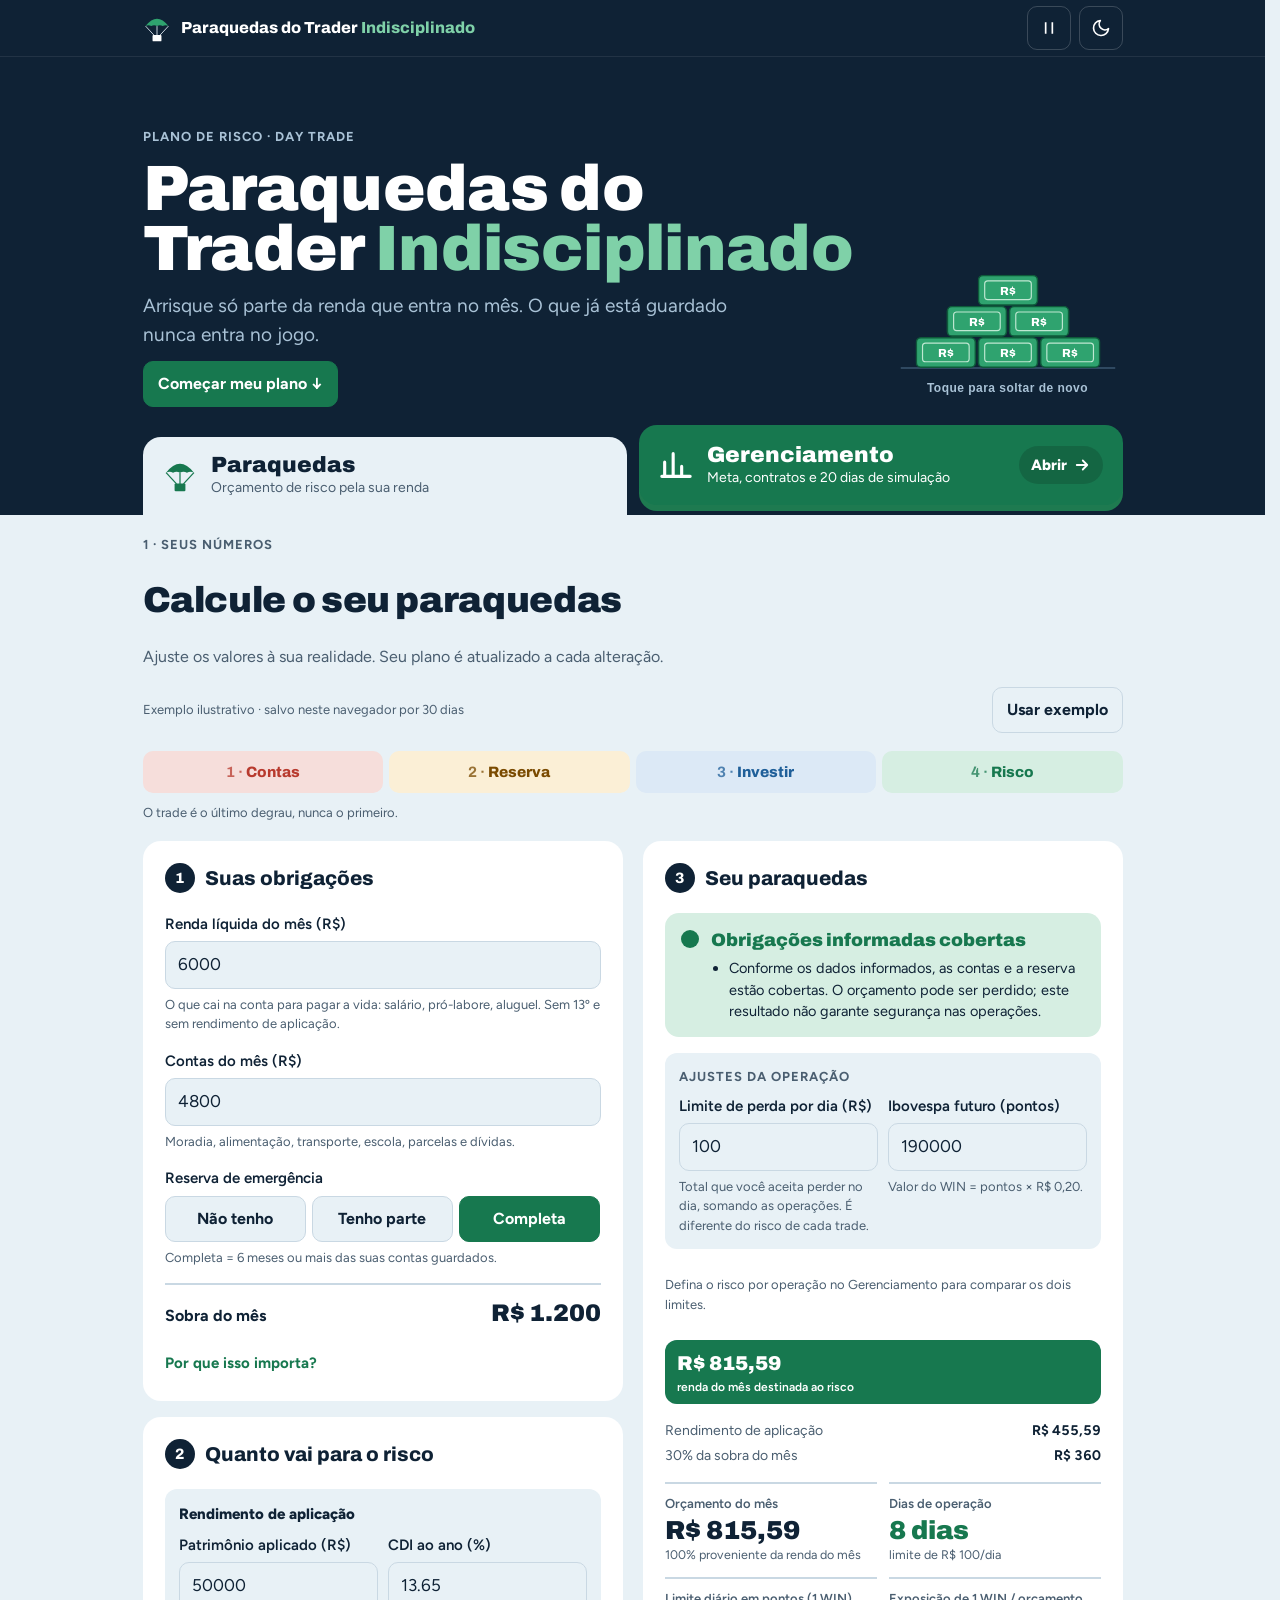
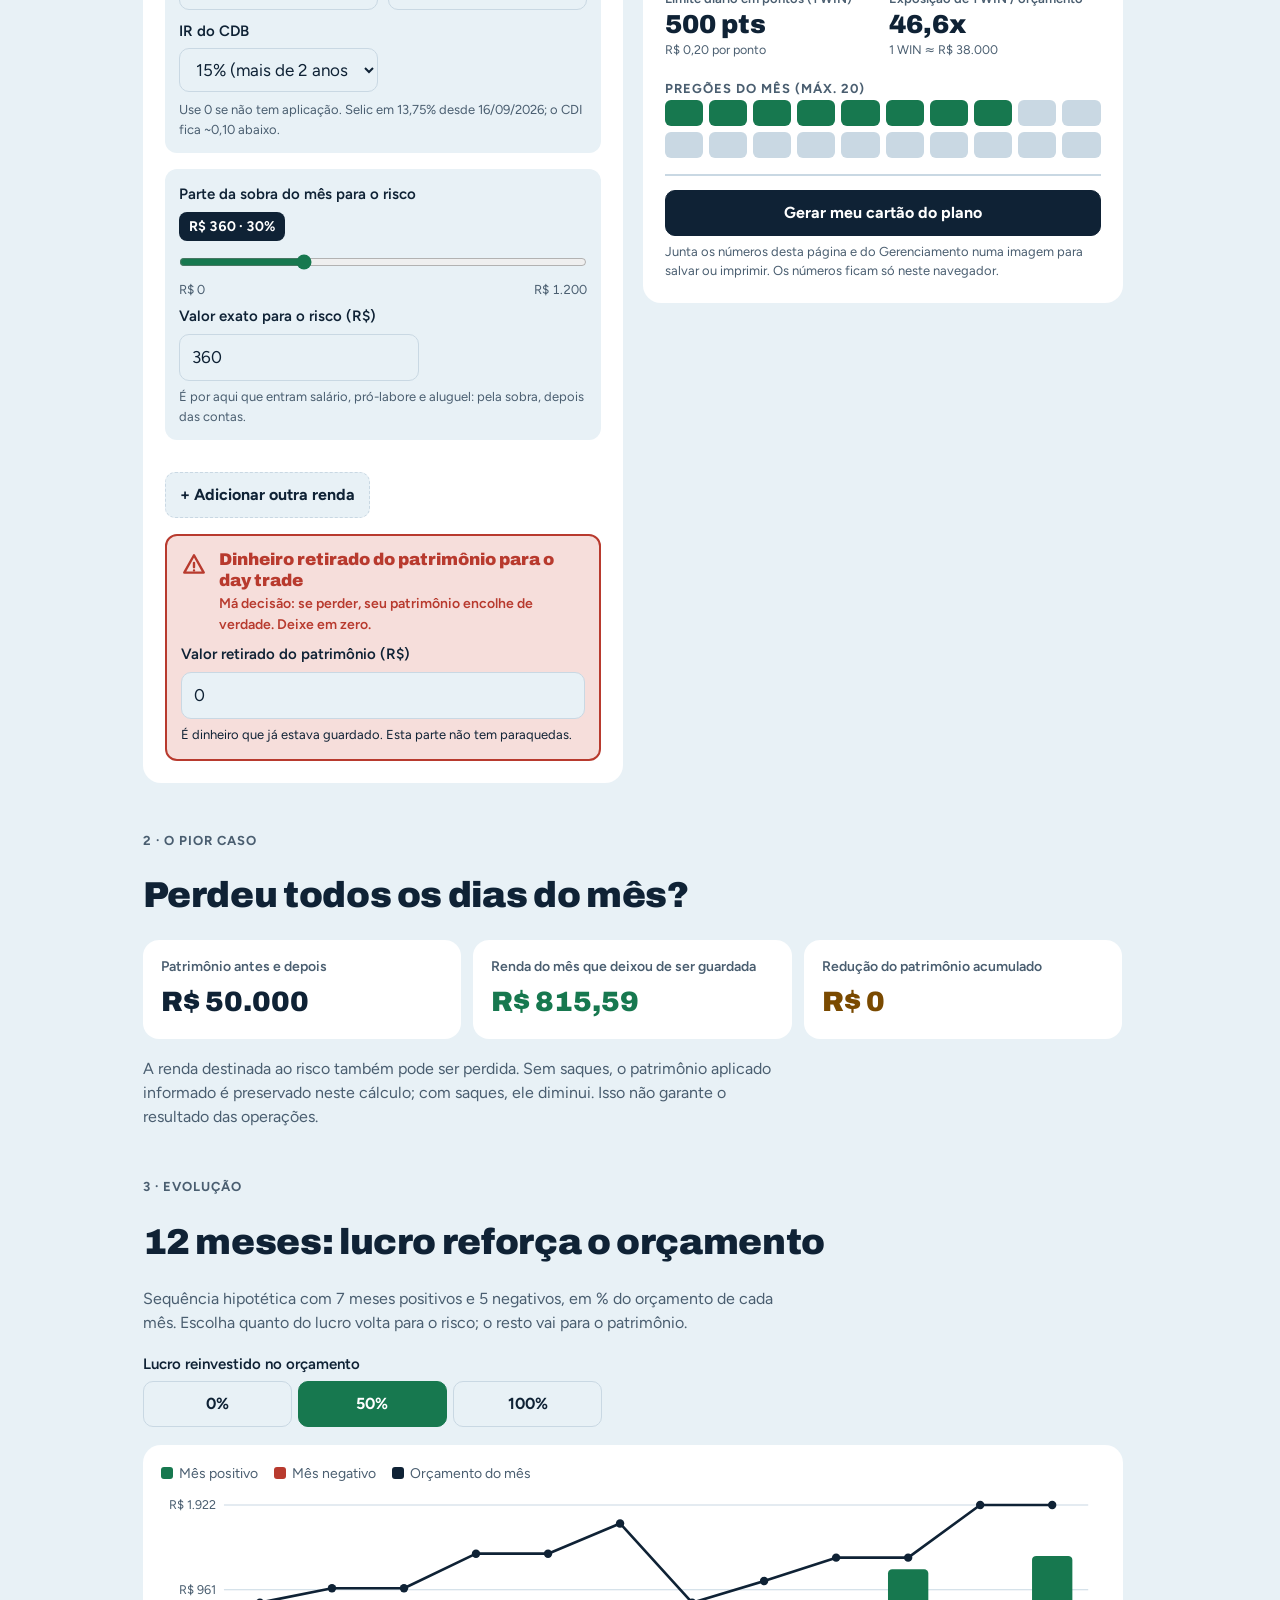
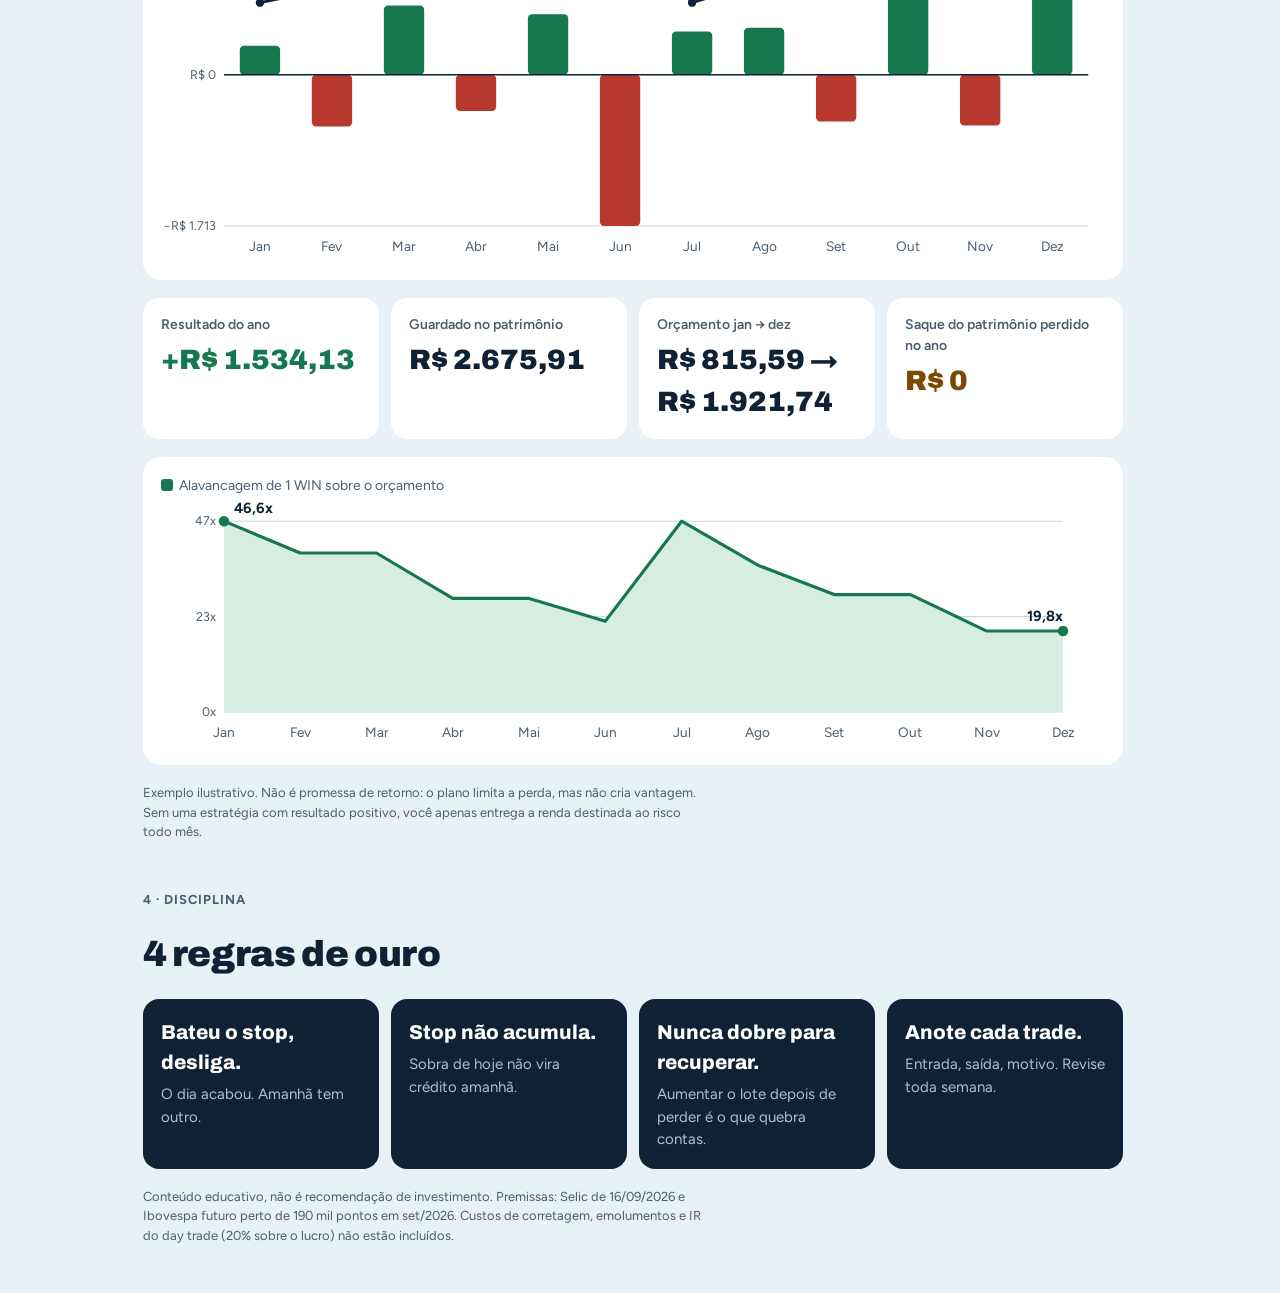
==== commit f0c2d394: "PQS#8" ====
--- a/index.html
+++ b/index.html
@@ -25,6 +25,7 @@
 <script src="assets/tema.js"></script>
 </head>
 <body>
+<a class="skip-link" href="#conteudo">Pular para o conteúdo</a>
 <nav class="topbar" aria-label="Principal">
   <div class="topbar-in">
     <a class="brand" href="./">
@@ -32,6 +33,7 @@
       <span>Paraquedas do Trader <em>Indisciplinado</em></span>
     </a>
     <div class="nav">
+      <button type="button" class="theme-btn" id="btnMovimento" aria-label="Reduzir movimento" aria-pressed="false" title="Reduzir movimento"><svg width="20" height="20" viewBox="0 0 24 24" fill="none" stroke="currentColor" stroke-width="2" aria-hidden="true"><path d="M8 5v14M16 5v14"/></svg></button>
           <button type="button" class="theme-btn" id="btnTema" aria-label="Mudar tema">
         <svg class="ico-lua" width="20" height="20" viewBox="0 0 24 24" fill="none" stroke="currentColor" stroke-width="2" stroke-linecap="round" stroke-linejoin="round" aria-hidden="true"><path d="M21 12.8A9 9 0 1 1 11.2 3a7 7 0 0 0 9.8 9.8z"/></svg>
         <svg class="ico-sol" width="20" height="20" viewBox="0 0 24 24" fill="none" stroke="currentColor" stroke-width="2" stroke-linecap="round" stroke-linejoin="round" aria-hidden="true" hidden><circle cx="12" cy="12" r="4"/><path d="M12 2v2M12 20v2M4.9 4.9l1.4 1.4M17.7 17.7l1.4 1.4M2 12h2M20 12h2M4.9 19.1l1.4-1.4M17.7 6.3l1.4-1.4"/></svg>
@@ -45,6 +47,7 @@
       <span class="eyebrow">Plano de risco · Day trade</span>
       <h1>Paraquedas do Trader <em>Indisciplinado</em></h1>
       <p>Arrisque só parte da renda que entra no mês. O que já está guardado nunca entra no jogo.</p>
+      <a class="btn hero-cta" href="#t-calc">Começar meu plano ↓</a>
     </div>
     <button type="button" class="drop-btn" id="dropBtn" aria-label="Ver de novo o paraquedas pousando na pilha de dinheiro">
       <svg class="drop-scene play" id="dropScene" viewBox="0 0 296 350" role="img" aria-label="Paraquedas desce com um bloco de dinheiro e pousa sobre uma pilha de blocos">
@@ -63,17 +66,18 @@
     </button>
   </div>
   <nav class="tabs" aria-label="Ferramentas">
-    <a class="tab" href="./" aria-current="page"><svg class="tab-ico" viewBox="0 0 420 440" aria-hidden="true"><path d="M30 190 Q210 -40 390 190 Q345 165 300 190 Q255 165 210 190 Q165 165 120 190 Q75 165 30 190 Z" fill="currentColor"/><g stroke="currentColor" stroke-width="16" fill="none"><line x1="30" y1="190" x2="165" y2="335"/><line x1="210" y1="190" x2="210" y2="335"/><line x1="390" y1="190" x2="255" y2="335"/></g><rect x="140" y="330" width="140" height="100" rx="14" fill="currentColor"/></svg><span class="tab-txt"><strong>Paraquedas</strong><small>Stop diário pelo rendimento do CDI</small></span></a>
+    <a class="tab" href="./" aria-current="page"><svg class="tab-ico" viewBox="0 0 420 440" aria-hidden="true"><path d="M30 190 Q210 -40 390 190 Q345 165 300 190 Q255 165 210 190 Q165 165 120 190 Q75 165 30 190 Z" fill="currentColor"/><g stroke="currentColor" stroke-width="16" fill="none"><line x1="30" y1="190" x2="165" y2="335"/><line x1="210" y1="190" x2="210" y2="335"/><line x1="390" y1="190" x2="255" y2="335"/></g><rect x="140" y="330" width="140" height="100" rx="14" fill="currentColor"/></svg><span class="tab-txt"><strong>Paraquedas</strong><small>Orçamento de risco pela sua renda</small></span></a>
     <a class="tab" href="gerenciamento.html"><svg class="tab-ico" viewBox="0 0 24 24" fill="none" stroke="currentColor" stroke-width="2.2" stroke-linecap="round" stroke-linejoin="round" aria-hidden="true"><path d="M4 20V10M10 20V4M16 20v-7M22 20H2"/></svg><span class="tab-txt"><strong>Gerenciamento</strong><small>Meta, contratos e 20 dias de simulação</small></span><span class="tab-go" aria-hidden="true">Abrir<svg width="18" height="18" viewBox="0 0 24 24" fill="none" stroke="currentColor" stroke-width="2.4" stroke-linecap="round" stroke-linejoin="round"><path d="M5 12h14M13 6l6 6-6 6"/></svg></span></a>
   </nav>
 </header>
 
-<main class="wrap">
+<main class="wrap" id="conteudo">
 
 <section class="section" aria-labelledby="t-calc">
   <span class="eyebrow">1 · Seus números</span>
   <h2 id="t-calc">Calcule o seu paraquedas</h2>
-  <p class="lead">Valores de exemplo já preenchidos. Mude qualquer campo e tudo recalcula.</p>
+  <p class="lead">Ajuste os valores à sua realidade. Seu plano é atualizado a cada alteração.</p>
+  <div class="plano-tools"><p id="planoEstado" class="hint" role="status">Exemplo ilustrativo</p><button type="button" class="btn" id="btnExemplo">Usar exemplo</button></div>
   <ol class="degraus" aria-label="Ordem de uso do dinheiro">
     <li class="dg-contas">Contas</li>
     <li class="dg-reserva">Reserva</li>
@@ -147,9 +151,12 @@
             <label for="valSobra">Parte da sobra do mês para o risco</label>
             <div class="regua" id="regua">
               <output class="regua-balao num" id="sobraBalao" for="valSobra">R$ 0 · 0%</output>
-              <input type="range" id="valSobra" min="0" max="1200" step="10" value="360" aria-describedby="reguaFim">
+              <input type="range" id="valSobra" min="0" max="1200" step="0.01" value="360" aria-describedby="reguaFim">
               <div class="regua-pontas num"><span>R$ 0</span><span id="reguaFim">R$ 1.200</span></div>
             </div>
+            <label for="valorSobraExato">Valor exato para o risco (R$)</label>
+            <input type="number" id="valorSobraExato" min="0" max="1200" step="0.01" value="360" inputmode="decimal" aria-describedby="sobraHint sobraErro">
+            <span class="hint neg" id="sobraErro" role="status" hidden></span>
             <span class="hint" id="sobraHint">É por aqui que entram salário, pró-labore e aluguel: pela sobra, depois das contas.</span>
           </div>
         </div>
@@ -180,10 +187,10 @@
         <span class="eyebrow">Ajustes da operação</span>
         <div class="fonte-grid">
           <div class="field">
-            <label for="stop">Stop diário (R$)</label>
-            <input type="number" id="stop" min="10" step="10" value="100" inputmode="numeric" form="form">
-            <span class="hint" id="stopHint">Faixa ideal: R$ 100 a R$ 200.</span>
-            <button type="button" class="btn-link" id="btnStopGer" hidden>Usar o do Gerenciamento</button>
+            <label for="stop">Limite de perda por dia (R$)</label>
+            <input type="number" id="stop" min="0.01" step="0.01" value="100" inputmode="decimal" form="form">
+            <span class="hint" id="stopHint">É o total que você aceita perder no dia, somando as operações.</span>
+            <button type="button" class="btn-link" id="btnStopGer" hidden>Usar o risco por operação como limite diário</button>
           </div>
           <div class="field">
             <label for="pts">Ibovespa futuro (pontos)</label>
@@ -192,16 +199,17 @@
           </div>
         </div>
       </div>
+      <p class="hint" id="relacaoLimites"></p>
       <div class="budget-bar" id="bbar">
-        <div class="bb-green" id="bbG"><span class="bb-big num" id="bbGv">R$ 0</span><span class="bb-small">renda do mês · com paraquedas</span></div>
+        <div class="bb-green" id="bbG"><span class="bb-big num" id="bbGv">R$ 0</span><span class="bb-small">renda do mês destinada ao risco</span></div>
         <div class="bb-amber" id="bbA"><span class="bb-big num" id="bbAv">R$ 0</span><span class="bb-small">do patrimônio · má decisão</span></div>
       </div>
       <ul class="composicao" id="composicao"></ul>
       <div class="kpis">
         <div class="kpi"><span>Orçamento do mês</span><strong class="num" id="kOrc">—</strong><small id="kProt">—</small></div>
         <div class="kpi"><span>Dias de operação</span><strong class="num pos" id="kDias">—</strong><small id="kStopEf">—</small></div>
-        <div class="kpi"><span>Stop em pontos (1 WIN)</span><strong class="num" id="kPts">—</strong><small>R$ 0,20 por ponto</small></div>
-        <div class="kpi"><span>Alavancagem</span><strong class="num" id="kAlav">—</strong><small id="kNoc">—</small></div>
+        <div class="kpi"><span>Limite diário em pontos (1 WIN)</span><strong class="num" id="kPts">—</strong><small>R$ 0,20 por ponto</small></div>
+        <div class="kpi"><span>Exposição de 1 WIN / orçamento</span><strong class="num" id="kAlav">—</strong><small id="kNoc">—</small></div>
       </div>
       <div>
         <span class="eyebrow">Pregões do mês (máx. 20)</span>
@@ -223,9 +231,9 @@
   <div class="tiles">
     <div class="tile"><span>Patrimônio antes e depois</span><strong class="num" id="pPat">—</strong></div>
     <div class="tile"><span>Renda do mês que deixou de ser guardada</span><strong class="num pos" id="pRend">—</strong></div>
-    <div class="tile"><span>Perda real (saque do patrimônio)</span><strong class="num amb" id="pComp">—</strong></div>
-  </div>
-  <p class="lead" id="pTxt">O patrimônio fica no zero a zero: você só deixa de guardar a renda nova deste mês. A perda de verdade é o que for sacado do que já estava guardado.</p>
+    <div class="tile"><span>Redução do patrimônio acumulado</span><strong class="num amb" id="pComp">—</strong></div>
+  </div>
+  <p class="lead" id="pTxt">A renda destinada ao risco também pode ser perdida. Sem saques, o patrimônio aplicado informado é preservado neste cálculo; com saques, ele diminui. Isso não garante o resultado das operações.</p>
 </section>
 
 <section class="section" aria-labelledby="t-sim">
--- a/assets/style.css
+++ b/assets/style.css
@@ -122,7 +122,7 @@
 /* Página Paraquedas */
 .budget-bar { display: flex; height: 64px; border-radius: 12px; overflow: hidden; background: var(--line) }
 .budget-bar div { display: flex; flex-direction: column; justify-content: center; padding: 0 12px; min-width: 0; overflow: hidden; white-space: nowrap }
-.bb-green { background: var(--green); color: #FFFFFF }
+.bb-green { background: var(--green); color: var(--on-green) }
 .bb-amber { background: var(--amber); color: #0F2235 }
 .bb-big { font-family: var(--display); font-weight: 900; font-size: 20px }
 .bb-small { font-size: 12px; font-weight: 600 }
@@ -264,16 +264,16 @@
 .tab-txt { display: flex; flex-direction: column; gap: 2px; min-width: 0; flex: 1 }
 .tab-txt strong { font-family: var(--display); font-weight: 900; font-size: 22px; line-height: 1.1 }
 .tab-txt small { font-size: 14px; line-height: 1.3 }
-.tab-go { display: inline-flex; align-items: center; gap: 6px; font-weight: 800; font-size: 15px; padding: 8px 12px; border-radius: 999px; background: rgba(255,255,255,0.18); white-space: nowrap }
+.tab-go { display: inline-flex; align-items: center; gap: 6px; font-weight: 800; font-size: 15px; padding: 8px 12px; border-radius: 999px; background: rgba(0,0,0,0.15); white-space: nowrap }
 .tab-go svg { width: 18px; height: 18px; flex: 0 0 auto; transition: transform .18s ease }
 /* aba da página atual: mesma cor do fundo, "encaixa" no conteúdo */
 .tab[aria-current="page"] { background: var(--bg); color: var(--ink); cursor: default; padding-top: 16px }
 .tab[aria-current="page"] .tab-ico { color: var(--green) }
 .tab[aria-current="page"] small { color: var(--muted) }
 /* aba para trocar de página: verde, chamativa */
-.tab:not([aria-current]) { background: #2FA36F; color: #FFFFFF; margin-bottom: 10px; border-radius: 18px; box-shadow: 0 6px 0 #1E7A50 }
-.tab:not([aria-current]) small { color: rgba(255,255,255,0.9) }
-.tab:not([aria-current]):hover { transform: translateY(-3px); background: #33B07A }
+.tab:not([aria-current]) { background: #17784F; color: #FFFFFF; margin-bottom: 10px; border-radius: 18px; box-shadow: 0 6px 0 #1E7A50 }
+.tab:not([aria-current]) small { color: #FFFFFF }
+.tab:not([aria-current]):hover { transform: translateY(-3px); background: #126541 }
 .tab:not([aria-current]):hover .tab-go svg { transform: translateX(4px) }
 .tab:not([aria-current]):active { transform: translateY(2px); box-shadow: 0 3px 0 #1E7A50 }
 .tab:focus-visible { outline: 3px solid var(--accent-light); outline-offset: 3px }
@@ -411,10 +411,94 @@
 .saque-top strong { display: block; font-family: var(--display); font-weight: 900; font-size: 17px; line-height: 1.2 }
 .saque-top span { display: block; font-size: 14px; font-weight: 600; margin-top: 2px }
 .fonte-saque .hint { color: var(--ink) }
-.bb-amber { background: var(--red); color: #FFFFFF }
+.bb-amber { background: var(--red-soft); color: var(--ink) }
 
 /* Ajustes da operação dentro do passo 3 */
 .ajustes { display: flex; flex-direction: column; gap: 8px; padding: 14px; border-radius: 12px; background: var(--bg) }
 .btn-link { align-self: flex-start; background: none; border: 0; padding: 4px 0; min-height: 32px; font: inherit; font-size: 14px; font-weight: 700; color: var(--green); cursor: pointer; text-decoration: underline }
 .hint.neg { color: var(--red); font-weight: 600 }
 .pq-result { position: static }
+
+/* Continuidade do plano e acesso às ferramentas */
+[id] { scroll-margin-top: 76px }
+.skip-link { position: fixed; top: -100px; left: 12px; z-index: 30; background: var(--surface); color: var(--ink); padding: 12px }
+.skip-link:focus { top: 8px }
+.hero-cta { align-self: flex-start; display: inline-flex; align-items: center; background: #17784F; color: #FFFFFF; border-color: #17784F; text-decoration: none }
+.plano-tools { display: flex; align-items: center; justify-content: space-between; gap: 12px }
+.plano-tools .btn { flex-shrink: 0 }
+.regras-details summary { cursor: pointer; min-height: 44px; padding: 10px 0; color: var(--green); font-weight: 700 }
+.regras-details .rules-hl { margin-top: 12px }
+.regras-intro .lead { font-size: 14px }
+.semaforo.neutro { border: 1px solid var(--line) }
+#relacaoLimites { padding: 10px 0; grid-column: 1 / -1 }
+.regua-balao { left: 0 !important; transform: none }
+.regua-balao::after { display: none }
+.alert { background: var(--red-soft); color: var(--ink); border: 1px solid var(--red) }
+.dia-toggle, .dia-extra { display: none }
+.dia-limite { background: var(--red-soft) }
+.dia-apos { box-shadow: inset 4px 0 var(--red) }
+#valorSobraExato { max-width: 240px }
+:root[data-motion="reduced"] *, :root[data-motion="reduced"] *::before, :root[data-motion="reduced"] *::after { animation: none !important; transition: none !important; scroll-behavior: auto !important }
+:root[data-motion="reduced"]::view-transition-old(root), :root[data-motion="reduced"]::view-transition-new(root) { animation: none !important }
+:root[data-motion="reduced"] .drop-scene .canopy { opacity: 1; transform: none }
+:root[data-motion="reduced"] .drop-scene .drop, :root[data-motion="reduced"] .drop-scene .pile { transform: none }
+.theme-btn[aria-pressed="true"] { background: rgba(255,255,255,.18) }
+@media (max-width: 980px) {
+  .sim-side { display: contents }
+  .sim .tiles { grid-row: 1 }
+  .sim #alerta { grid-row: 2 }
+  .sim .table-box { grid-row: 3 }
+}
+@media (max-width: 640px) {
+  .hero { padding-top: 20px }
+  .hero-in { display: grid; grid-template-columns: minmax(0, 1fr) 70px; gap: 12px; height: auto; align-items: center }
+  .hero-text { min-height: 0; padding-top: 0; gap: 10px }
+  .hero h1 { font-size: clamp(27px, 6.9vw, 36px); line-height: 1.05 }
+  .hero p { font-size: 15px }
+  .hero .drop-btn svg, .hero-art svg { width: 70px }
+  .hero .drop-btn, .hero-art { min-width: 0; align-self: center }
+  .drop-hint { display: none }
+  .hero-cta { font-size: 14px; padding: 10px 12px }
+  .tabs { margin-top: 18px; align-items: stretch }
+  .tab { padding: 12px; gap: 6px; border-radius: 12px 12px 0 0; justify-content: center }
+  .tab .tab-ico, .tab-go { display: none }
+  .tab:not([aria-current]) { margin-bottom: 0; border-radius: 12px 12px 0 0; box-shadow: none }
+  .tab-txt strong { font-size: 17px; overflow-wrap: anywhere }
+  .tab-txt small { font-size: 12px }
+  .brand { font-size: 12px; gap: 6px }
+  .brand svg { width: 22px; height: 22px }
+  .topbar-in { gap: 6px }
+  .nav { gap: 0; flex-shrink: 0 }
+  .theme-btn { margin-left: 2px }
+  .regras-intro { gap: 6px !important }
+  .regras-intro h2 { font-size: 22px !important }
+  .diario-box { overflow: visible }
+  .diario-box table { table-layout: fixed }
+  .diario-box th, .diario-box td { white-space: normal; overflow-wrap: anywhere }
+  .diario-box th:first-child { width: 23% }
+  .diario-box th:nth-child(2) { width: 45% }
+  .diario-box .dia-col { display: none }
+  .diario-box .dia-toggle { display: table-cell }
+  .diario-box .dia-toggle button { padding: 8px 5px; font-size: 12px; width: 100% }
+  .diario-box td input[type="number"] { min-width: 0; max-width: none; width: 100%; min-height: 44px; font-size: 16px }
+  .dia-extra:not([hidden]) { display: table-row }
+  .dia-extra dl { display: grid; grid-template-columns: 1fr 1fr; gap: 4px 12px; margin: 8px; font-size: 14px }
+  .dia-extra dt { color: var(--muted) }
+  .dia-extra dd { margin: 0; text-align: right; font-variant-numeric: tabular-nums }
+}
+
+/* Diário móvel com três colunas reais; detalhes não alteram sua largura. */
+@media (max-width: 640px) {
+  .section { gap: 14px }
+  .section h2 { font-size: 24px; line-height: 1.15 }
+  .lead { font-size: 15px }
+  .degraus { grid-template-columns: repeat(4, minmax(0, 1fr)) }
+  .degraus li { font-size: 12px; padding: 8px 2px }
+  .degraus li::before { content: none }
+  .diario-box table, .diario-box thead, .diario-box tbody { display: block; width: 100% }
+  .diario-box tr:not(.dia-extra) { display: grid; grid-template-columns: 60px minmax(0, 1fr) 90px; align-items: center }
+  .diario-box th:first-child, .diario-box th:nth-child(2) { width: auto }
+  .diario-box .dia-toggle { display: block }
+  .diario-box .dia-extra:not([hidden]), .diario-box .dia-extra td { display: block; width: 100% }
+  .diario-box .dia-toggle button { white-space: nowrap; font-size: 13px }
+}
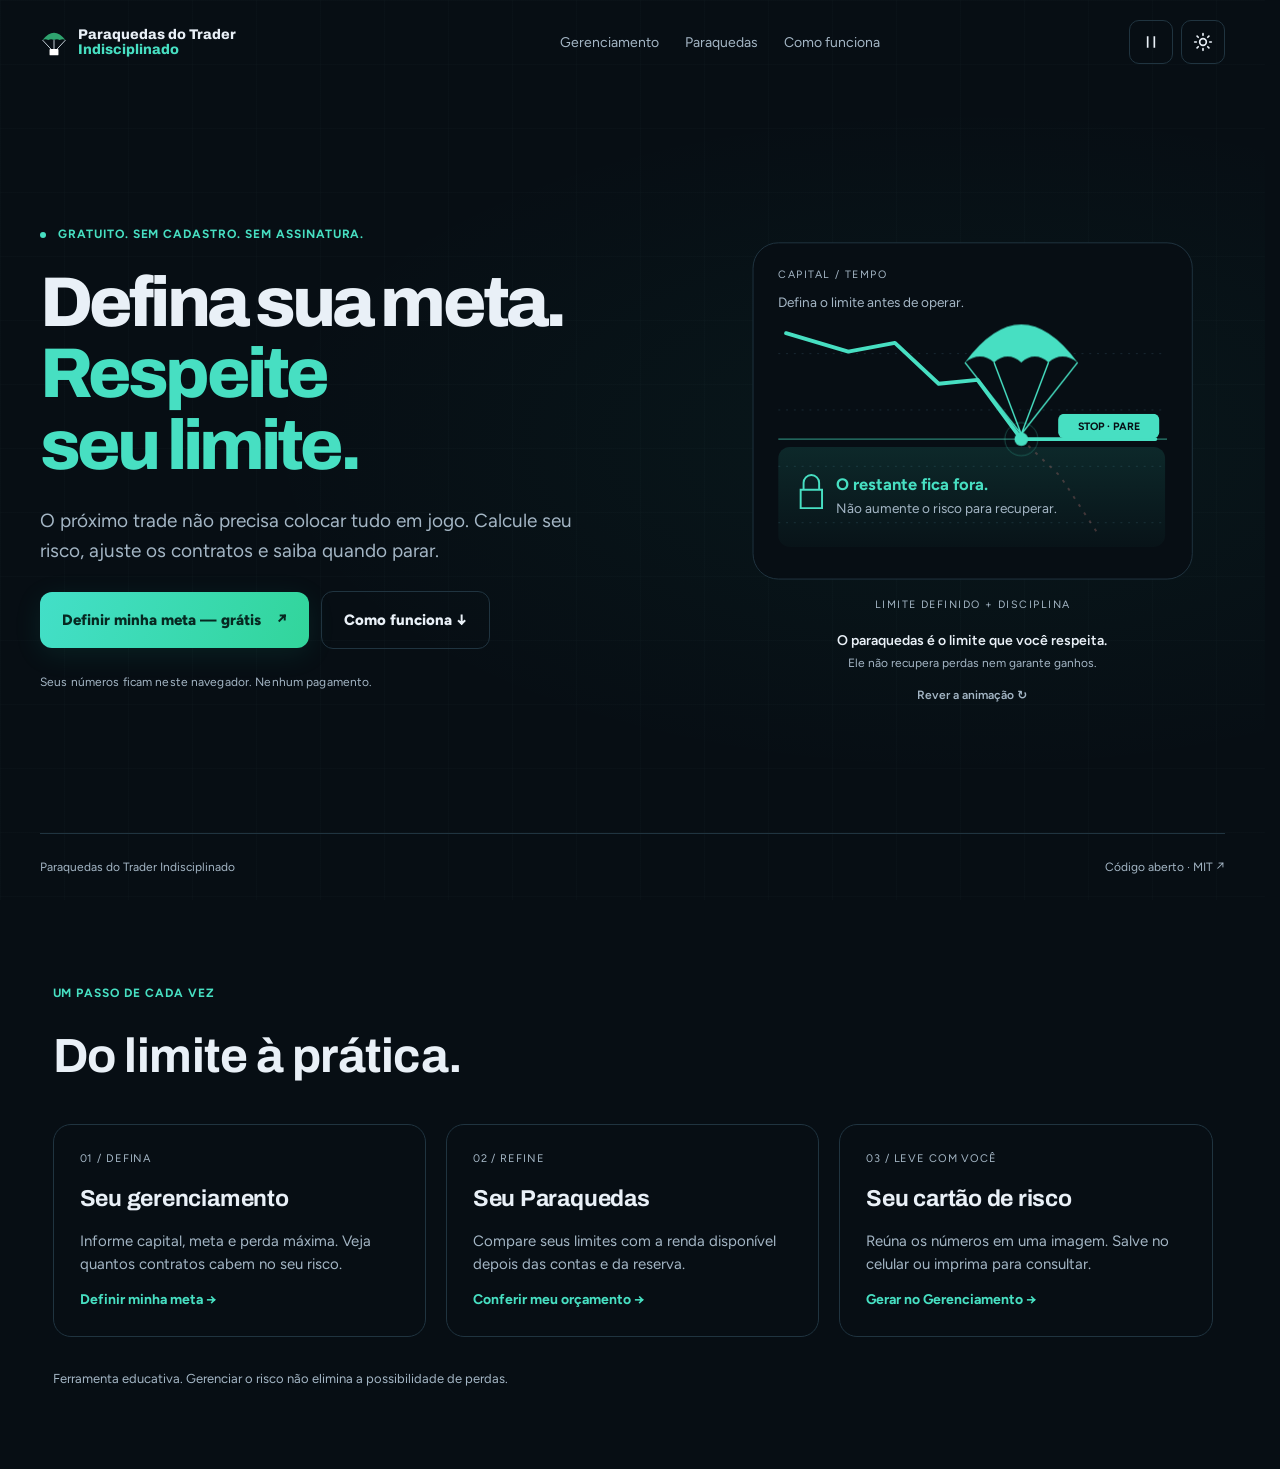
==== commit 16ac58ba: "PQS#9" ====
--- a/index.html
+++ b/index.html
@@ -1,10 +1,10 @@
 <!doctype html>
-<html lang="pt-BR">
+<html lang="pt-BR" data-theme="dark">
 <head>
 <meta charset="utf-8">
 <meta name="viewport" content="width=device-width, initial-scale=1, viewport-fit=cover">
-<title>Paraquedas do Trader Indisciplinado</title>
-<meta name="description" content="Arrisque só parte da renda que entra no mês. Calcule o stop diário, os dias de operação e a alavancagem no day trade.">
+<title>Paraquedas — gerenciamento de risco gratuito</title>
+<meta name="description" content="Defina sua meta, calcule seu risco e gere seu cartão de gerenciamento. Ferramentas gratuitas, sem cadastro e sem assinatura.">
 <meta name="theme-color" content="#0F2235">
 <link rel="icon" href="assets/favicon.svg" type="image/svg+xml">
 <!-- Prévia de link (WhatsApp, LinkedIn, Instagram) -->
@@ -22,271 +22,45 @@
 <link rel="preconnect" href="https://fonts.gstatic.com" crossorigin>
 <link rel="stylesheet" href="https://fonts.googleapis.com/css2?family=Archivo:wght@700;800;900&family=Figtree:wght@400;500;600;700&display=swap">
 <link rel="stylesheet" href="assets/style.css">
+<link rel="stylesheet" href="assets/experiencia.css">
+<link rel="stylesheet" href="assets/inicio.css">
 <script src="assets/tema.js"></script>
 </head>
-<body>
-<a class="skip-link" href="#conteudo">Pular para o conteúdo</a>
-<nav class="topbar" aria-label="Principal">
-  <div class="topbar-in">
-    <a class="brand" href="./">
+<body class="landing">
+<a class="skip-link" href="#entrada">Pular para o conteúdo</a>
+<div class="landing-screen">
+<header class="landing-nav"><a class="brand" href="./">
       <svg viewBox="0 0 420 440" aria-hidden="true"><path d="M30 190 Q210 -40 390 190 Q345 165 300 190 Q255 165 210 190 Q165 165 120 190 Q75 165 30 190 Z" fill="#2FA36F"/><g stroke="#DCE7F0" stroke-width="14" fill="none"><line x1="30" y1="190" x2="165" y2="335"/><line x1="210" y1="190" x2="210" y2="335"/><line x1="390" y1="190" x2="255" y2="335"/></g><rect x="140" y="330" width="140" height="100" rx="14" fill="#FFFFFF"/></svg>
       <span>Paraquedas do Trader <em>Indisciplinado</em></span>
-    </a>
-    <div class="nav">
+    </a><nav class="landing-links" aria-label="Principal"><a href="gerenciamento.html">Gerenciamento</a><a href="paraquedas.html">Paraquedas</a><a href="#como-funciona">Como funciona</a></nav>    <div class="nav">
       <button type="button" class="theme-btn" id="btnMovimento" aria-label="Reduzir movimento" aria-pressed="false" title="Reduzir movimento"><svg width="20" height="20" viewBox="0 0 24 24" fill="none" stroke="currentColor" stroke-width="2" aria-hidden="true"><path d="M8 5v14M16 5v14"/></svg></button>
           <button type="button" class="theme-btn" id="btnTema" aria-label="Mudar tema">
         <svg class="ico-lua" width="20" height="20" viewBox="0 0 24 24" fill="none" stroke="currentColor" stroke-width="2" stroke-linecap="round" stroke-linejoin="round" aria-hidden="true"><path d="M21 12.8A9 9 0 1 1 11.2 3a7 7 0 0 0 9.8 9.8z"/></svg>
         <svg class="ico-sol" width="20" height="20" viewBox="0 0 24 24" fill="none" stroke="currentColor" stroke-width="2" stroke-linecap="round" stroke-linejoin="round" aria-hidden="true" hidden><circle cx="12" cy="12" r="4"/><path d="M12 2v2M12 20v2M4.9 4.9l1.4 1.4M17.7 17.7l1.4 1.4M2 12h2M20 12h2M4.9 19.1l1.4-1.4M17.7 6.3l1.4-1.4"/></svg>
       </button>
     </div>
-  </div>
-</nav>
-<header class="hero">
-  <div class="hero-in">
-    <div class="hero-text">
-      <span class="eyebrow">Plano de risco · Day trade</span>
-      <h1>Paraquedas do Trader <em>Indisciplinado</em></h1>
-      <p>Arrisque só parte da renda que entra no mês. O que já está guardado nunca entra no jogo.</p>
-      <a class="btn hero-cta" href="#t-calc">Começar meu plano ↓</a>
-    </div>
-    <button type="button" class="drop-btn" id="dropBtn" aria-label="Ver de novo o paraquedas pousando na pilha de dinheiro">
-      <svg class="drop-scene play" id="dropScene" viewBox="0 0 296 350" role="img" aria-label="Paraquedas desce com um bloco de dinheiro e pousa sobre uma pilha de blocos">
-        <line x1="10" y1="341" x2="286" y2="341" stroke="#3A5670" stroke-width="2"/>
-        <g class="pile"><g class="cash " transform="translate(30 302)"><rect width="76" height="38" rx="6" fill="#2FA36F" stroke="#0E5A3A" stroke-width="2"/><rect x="8" y="7" width="60" height="24" rx="4" fill="none" stroke="#BFE8D2" stroke-width="1.5"/><text x="38" y="25" text-anchor="middle" font-family="Archivo, sans-serif" font-weight="800" font-size="15" fill="#FFFFFF">R$</text></g><g class="cash " transform="translate(110 302)"><rect width="76" height="38" rx="6" fill="#2FA36F" stroke="#0E5A3A" stroke-width="2"/><rect x="8" y="7" width="60" height="24" rx="4" fill="none" stroke="#BFE8D2" stroke-width="1.5"/><text x="38" y="25" text-anchor="middle" font-family="Archivo, sans-serif" font-weight="800" font-size="15" fill="#FFFFFF">R$</text></g><g class="cash " transform="translate(190 302)"><rect width="76" height="38" rx="6" fill="#2FA36F" stroke="#0E5A3A" stroke-width="2"/><rect x="8" y="7" width="60" height="24" rx="4" fill="none" stroke="#BFE8D2" stroke-width="1.5"/><text x="38" y="25" text-anchor="middle" font-family="Archivo, sans-serif" font-weight="800" font-size="15" fill="#FFFFFF">R$</text></g><g class="cash " transform="translate(70 262)"><rect width="76" height="38" rx="6" fill="#2FA36F" stroke="#0E5A3A" stroke-width="2"/><rect x="8" y="7" width="60" height="24" rx="4" fill="none" stroke="#BFE8D2" stroke-width="1.5"/><text x="38" y="25" text-anchor="middle" font-family="Archivo, sans-serif" font-weight="800" font-size="15" fill="#FFFFFF">R$</text></g><g class="cash " transform="translate(150 262)"><rect width="76" height="38" rx="6" fill="#2FA36F" stroke="#0E5A3A" stroke-width="2"/><rect x="8" y="7" width="60" height="24" rx="4" fill="none" stroke="#BFE8D2" stroke-width="1.5"/><text x="38" y="25" text-anchor="middle" font-family="Archivo, sans-serif" font-weight="800" font-size="15" fill="#FFFFFF">R$</text></g></g>
-        <g class="drop">
-          <g class="canopy">
-            <path d="M58 96 Q148 -18 238 96 Q215 84 193 96 Q170 84 148 96 Q126 84 103 96 Q80 84 58 96 Z" fill="#2FA36F"/>
-            <path d="M103 96 Q118 30 148 14 M193 96 Q178 30 148 14" fill="none" stroke="#1E7A50" stroke-width="2"/>
-            <g stroke="#DCE7F0" stroke-width="1.6" fill="none"><line x1="58" y1="96" x2="112" y2="222"/><line x1="103" y1="96" x2="124" y2="222"/><line x1="148" y1="96" x2="148" y2="222"/><line x1="193" y1="96" x2="172" y2="222"/><line x1="238" y1="96" x2="184" y2="222"/></g>
-          </g>
-          <g class="cash novo" transform="translate(110 222)"><rect width="76" height="38" rx="6" fill="#2FA36F" stroke="#0E5A3A" stroke-width="2"/><rect x="8" y="7" width="60" height="24" rx="4" fill="none" stroke="#BFE8D2" stroke-width="1.5"/><text x="38" y="25" text-anchor="middle" font-family="Archivo, sans-serif" font-weight="800" font-size="15" fill="#FFFFFF">R$</text></g>
-        </g>
-      </svg>
-      <span class="drop-hint">Toque para soltar de novo</span>
-    </button>
-  </div>
-  <nav class="tabs" aria-label="Ferramentas">
-    <a class="tab" href="./" aria-current="page"><svg class="tab-ico" viewBox="0 0 420 440" aria-hidden="true"><path d="M30 190 Q210 -40 390 190 Q345 165 300 190 Q255 165 210 190 Q165 165 120 190 Q75 165 30 190 Z" fill="currentColor"/><g stroke="currentColor" stroke-width="16" fill="none"><line x1="30" y1="190" x2="165" y2="335"/><line x1="210" y1="190" x2="210" y2="335"/><line x1="390" y1="190" x2="255" y2="335"/></g><rect x="140" y="330" width="140" height="100" rx="14" fill="currentColor"/></svg><span class="tab-txt"><strong>Paraquedas</strong><small>Orçamento de risco pela sua renda</small></span></a>
-    <a class="tab" href="gerenciamento.html"><svg class="tab-ico" viewBox="0 0 24 24" fill="none" stroke="currentColor" stroke-width="2.2" stroke-linecap="round" stroke-linejoin="round" aria-hidden="true"><path d="M4 20V10M10 20V4M16 20v-7M22 20H2"/></svg><span class="tab-txt"><strong>Gerenciamento</strong><small>Meta, contratos e 20 dias de simulação</small></span><span class="tab-go" aria-hidden="true">Abrir<svg width="18" height="18" viewBox="0 0 24 24" fill="none" stroke="currentColor" stroke-width="2.4" stroke-linecap="round" stroke-linejoin="round"><path d="M5 12h14M13 6l6 6-6 6"/></svg></span></a>
-  </nav>
 </header>
-
-<main class="wrap" id="conteudo">
-
-<section class="section" aria-labelledby="t-calc">
-  <span class="eyebrow">1 · Seus números</span>
-  <h2 id="t-calc">Calcule o seu paraquedas</h2>
-  <p class="lead">Ajuste os valores à sua realidade. Seu plano é atualizado a cada alteração.</p>
-  <div class="plano-tools"><p id="planoEstado" class="hint" role="status">Exemplo ilustrativo</p><button type="button" class="btn" id="btnExemplo">Usar exemplo</button></div>
-  <ol class="degraus" aria-label="Ordem de uso do dinheiro">
-    <li class="dg-contas">Contas</li>
-    <li class="dg-reserva">Reserva</li>
-    <li class="dg-investir">Investir</li>
-    <li class="dg-risco">Risco</li>
-  </ol>
-  <p class="foot degraus-nota">O trade é o último degrau, nunca o primeiro.</p>
-
-  <div class="grid2 pq-grid">
-    <form class="pq-form" id="form" autocomplete="off">
-
-      <fieldset class="panel passo">
-        <legend><span class="passo-n">1</span>Suas obrigações</legend>
-        <div class="field">
-          <label for="renda">Renda líquida do mês (R$)</label>
-          <input type="number" id="renda" min="0" step="100" value="6000" inputmode="numeric">
-          <span class="hint">O que cai na conta para pagar a vida: salário, pró-labore, aluguel. Sem 13º e sem rendimento de aplicação.</span>
-        </div>
-        <div class="field">
-          <label for="contas">Contas do mês (R$)</label>
-          <input type="number" id="contas" min="0" step="100" value="4800" inputmode="numeric">
-          <span class="hint">Moradia, alimentação, transporte, escola, parcelas e dívidas.</span>
-        </div>
-        <div class="field">
-          <span class="lbl" id="resLbl">Reserva de emergência</span>
-          <div class="seg" role="group" aria-labelledby="resLbl" id="reserva">
-            <button type="button" data-v="nao" aria-pressed="false">Não tenho</button>
-            <button type="button" data-v="parte" aria-pressed="false">Tenho parte</button>
-            <button type="button" data-v="completa" aria-pressed="true">Completa</button>
-          </div>
-          <span class="hint">Completa = 6 meses ou mais das suas contas guardados.</span>
-        </div>
-        <div class="sobra"><span>Sobra do mês</span><strong class="num" id="kSobra">—</strong></div>
-        <details class="porque">
-          <summary>Por que isso importa?</summary>
-          <ul>
-            <li>Conta atrasada cobra juros maiores que qualquer ganho de trade.</li>
-            <li>Sem reserva, uma emergência obriga você a operar desesperado ou a sacar o que perdeu.</li>
-            <li>Só a sobra pode ser perdida sem mudar a sua vida. O resto já tem dono.</li>
-          </ul>
-        </details>
-      </fieldset>
-
-      <fieldset class="panel passo">
-        <legend><span class="passo-n">2</span>Quanto vai para o risco</legend>
-        <div class="fonte">
-          <span class="fonte-tit">Rendimento de aplicação</span>
-          <div class="fonte-grid">
-            <div class="field">
-              <label for="pat">Patrimônio aplicado (R$)</label>
-              <input type="number" id="pat" min="0" step="1000" value="50000" inputmode="numeric">
-            </div>
-            <div class="field">
-              <label for="cdi">CDI ao ano (%)</label>
-              <input type="number" id="cdi" min="0" max="50" step="0.05" value="13.65" inputmode="decimal">
-            </div>
-            <div class="field">
-              <label for="ir">IR do CDB</label>
-              <select id="ir">
-                <option value="22.5">22,5% (até 6 meses)</option>
-                <option value="20">20% (6 a 12 meses)</option>
-                <option value="17.5">17,5% (1 a 2 anos)</option>
-                <option value="15" selected>15% (mais de 2 anos)</option>
-              </select>
-            </div>
-          </div>
-          <span class="hint">Use 0 se não tem aplicação. Selic em 13,75% desde 16/09/2026; o CDI fica ~0,10 abaixo.</span>
-        </div>
-        <div class="fonte">
-          <div class="field">
-            <label for="valSobra">Parte da sobra do mês para o risco</label>
-            <div class="regua" id="regua">
-              <output class="regua-balao num" id="sobraBalao" for="valSobra">R$ 0 · 0%</output>
-              <input type="range" id="valSobra" min="0" max="1200" step="0.01" value="360" aria-describedby="reguaFim">
-              <div class="regua-pontas num"><span>R$ 0</span><span id="reguaFim">R$ 1.200</span></div>
-            </div>
-            <label for="valorSobraExato">Valor exato para o risco (R$)</label>
-            <input type="number" id="valorSobraExato" min="0" max="1200" step="0.01" value="360" inputmode="decimal" aria-describedby="sobraHint sobraErro">
-            <span class="hint neg" id="sobraErro" role="status" hidden></span>
-            <span class="hint" id="sobraHint">É por aqui que entram salário, pró-labore e aluguel: pela sobra, depois das contas.</span>
-          </div>
-        </div>
-        <div id="extras"></div>
-        <button type="button" class="btn btn-add" id="btnAddRenda">+ Adicionar outra renda</button>
-        <div class="fonte fonte-saque">
-          <div class="saque-top">
-            <svg width="26" height="26" viewBox="0 0 24 24" fill="none" stroke="currentColor" stroke-width="2.2" stroke-linecap="round" stroke-linejoin="round" aria-hidden="true"><path d="M12 3l9 16H3z"/><path d="M12 10v4M12 17h.01"/></svg>
-            <div><strong>Dinheiro retirado do patrimônio para o day trade</strong><span>Má decisão: se perder, seu patrimônio encolhe de verdade. Deixe em zero.</span></div>
-          </div>
-          <div class="field">
-            <label for="saque">Valor retirado do patrimônio (R$)</label>
-            <input type="number" id="saque" min="0" step="50" value="0" inputmode="numeric">
-            <span class="hint">É dinheiro que já estava guardado. Esta parte não tem paraquedas.</span>
-          </div>
-        </div>
-      </fieldset>
-
-    </form>
-
-    <div class="panel passo pq-result" aria-live="polite">
-      <span class="passo-tit"><span class="passo-n">3</span>Seu paraquedas</span>
-      <div class="semaforo" id="semaforo">
-        <span class="luz" aria-hidden="true"></span>
-        <div><strong id="semTit">—</strong><ul id="semMsgs"></ul></div>
-      </div>
-      <div class="ajustes" id="ajustes">
-        <span class="eyebrow">Ajustes da operação</span>
-        <div class="fonte-grid">
-          <div class="field">
-            <label for="stop">Limite de perda por dia (R$)</label>
-            <input type="number" id="stop" min="0.01" step="0.01" value="100" inputmode="decimal" form="form">
-            <span class="hint" id="stopHint">É o total que você aceita perder no dia, somando as operações.</span>
-            <button type="button" class="btn-link" id="btnStopGer" hidden>Usar o risco por operação como limite diário</button>
-          </div>
-          <div class="field">
-            <label for="pts">Ibovespa futuro (pontos)</label>
-            <input type="number" id="pts" min="1000" step="1000" value="190000" inputmode="numeric" form="form">
-            <span class="hint">Valor do WIN = pontos × R$ 0,20.</span>
-          </div>
-        </div>
-      </div>
-      <p class="hint" id="relacaoLimites"></p>
-      <div class="budget-bar" id="bbar">
-        <div class="bb-green" id="bbG"><span class="bb-big num" id="bbGv">R$ 0</span><span class="bb-small">renda do mês destinada ao risco</span></div>
-        <div class="bb-amber" id="bbA"><span class="bb-big num" id="bbAv">R$ 0</span><span class="bb-small">do patrimônio · má decisão</span></div>
-      </div>
-      <ul class="composicao" id="composicao"></ul>
-      <div class="kpis">
-        <div class="kpi"><span>Orçamento do mês</span><strong class="num" id="kOrc">—</strong><small id="kProt">—</small></div>
-        <div class="kpi"><span>Dias de operação</span><strong class="num pos" id="kDias">—</strong><small id="kStopEf">—</small></div>
-        <div class="kpi"><span>Limite diário em pontos (1 WIN)</span><strong class="num" id="kPts">—</strong><small>R$ 0,20 por ponto</small></div>
-        <div class="kpi"><span>Exposição de 1 WIN / orçamento</span><strong class="num" id="kAlav">—</strong><small id="kNoc">—</small></div>
-      </div>
-      <div>
-        <span class="eyebrow">Pregões do mês (máx. 20)</span>
-        <div class="days" id="days" aria-hidden="true"></div>
-      </div>
-      <p class="warn" id="warn" hidden></p>
-      <div class="cartao-acao">
-        <button type="button" class="btn btn-cartao" id="btnCartao">Gerar meu cartão do plano</button>
-        <span class="hint">Junta os números desta página e do Gerenciamento numa imagem para salvar ou imprimir. Os números ficam só neste navegador.</span>
-      </div>
-    </div>
-  </div>
-  <div class="cartao-prev" id="cartaoPrev" hidden></div>
-</section>
-
-<section class="section" aria-labelledby="t-pior">
-  <span class="eyebrow">2 · O pior caso</span>
-  <h2 id="t-pior">Perdeu todos os dias do mês?</h2>
-  <div class="tiles">
-    <div class="tile"><span>Patrimônio antes e depois</span><strong class="num" id="pPat">—</strong></div>
-    <div class="tile"><span>Renda do mês que deixou de ser guardada</span><strong class="num pos" id="pRend">—</strong></div>
-    <div class="tile"><span>Redução do patrimônio acumulado</span><strong class="num amb" id="pComp">—</strong></div>
-  </div>
-  <p class="lead" id="pTxt">A renda destinada ao risco também pode ser perdida. Sem saques, o patrimônio aplicado informado é preservado neste cálculo; com saques, ele diminui. Isso não garante o resultado das operações.</p>
-</section>
-
-<section class="section" aria-labelledby="t-sim">
-  <span class="eyebrow">3 · Evolução</span>
-  <h2 id="t-sim">12 meses: lucro reforça o orçamento</h2>
-  <p class="lead">Sequência hipotética com 7 meses positivos e 5 negativos, em % do orçamento de cada mês. Escolha quanto do lucro volta para o risco; o resto vai para o patrimônio.</p>
-  <div class="field" style="max-width: 460px">
-    <span style="font-weight:600;font-size:15px" id="reinvLbl">Lucro reinvestido no orçamento</span>
-    <div class="seg" role="group" aria-labelledby="reinvLbl" id="reinv">
-      <button type="button" data-v="0" aria-pressed="false">0%</button>
-      <button type="button" data-v="0.5" aria-pressed="true">50%</button>
-      <button type="button" data-v="1" aria-pressed="false">100%</button>
-    </div>
-  </div>
-  <div class="chart-box">
-    <div class="legend"><span style="--c: var(--green)">Mês positivo</span><span style="--c: var(--red)">Mês negativo</span><span style="--c: var(--ink)">Orçamento do mês</span></div>
-    <svg id="simChart" viewBox="0 0 900 360" role="img" aria-label="Resultado mensal e orçamento ao longo de 12 meses"></svg>
-  </div>
-  <div class="tiles">
-    <div class="tile"><span>Resultado do ano</span><strong class="num" id="sRes">—</strong></div>
-    <div class="tile"><span>Guardado no patrimônio</span><strong class="num" id="sGuard">—</strong></div>
-    <div class="tile"><span>Orçamento jan → dez</span><strong class="num" id="sOrc">—</strong></div>
-    <div class="tile"><span>Saque do patrimônio perdido no ano</span><strong class="num amb" id="sComp">—</strong></div>
-  </div>
-  <div class="chart-box">
-    <div class="legend"><span style="--c: var(--green)">Alavancagem de 1 WIN sobre o orçamento</span></div>
-    <svg id="levChart" viewBox="0 0 900 240" role="img" aria-label="Alavancagem caindo conforme o orçamento cresce"></svg>
-  </div>
-  <p class="foot">Exemplo ilustrativo. Não é promessa de retorno: o plano limita a perda, mas não cria vantagem. Sem uma estratégia com resultado positivo, você apenas entrega a renda destinada ao risco todo mês.</p>
-</section>
-
-<section class="section" aria-labelledby="t-reg">
-  <span class="eyebrow">4 · Disciplina</span>
-  <h2 id="t-reg">4 regras de ouro</h2>
-  <div class="rules">
-    <div class="rule"><strong>Bateu o stop, desliga.</strong><span>O dia acabou. Amanhã tem outro.</span></div>
-    <div class="rule"><strong>Stop não acumula.</strong><span>Sobra de hoje não vira crédito amanhã.</span></div>
-    <div class="rule"><strong>Nunca dobre para recuperar.</strong><span>Aumentar o lote depois de perder é o que quebra contas.</span></div>
-    <div class="rule"><strong>Anote cada trade.</strong><span>Entrada, saída, motivo. Revise toda semana.</span></div>
-  </div>
-  <p class="foot">Conteúdo educativo, não é recomendação de investimento. Premissas: Selic de 16/09/2026 e Ibovespa futuro perto de 190 mil pontos em set/2026. Custos de corretagem, emolumentos e IR do day trade (20% sobre o lucro) não estão incluídos.</p>
-</section>
-
+<main class="landing-main" id="entrada">
+<div class="landing-copy"><span class="landing-kicker"><i></i> Gratuito. Sem cadastro. Sem assinatura.</span><h1>Defina sua meta.<br><em>Respeite<br class="desktop-break"> seu limite.</em></h1><p>O próximo trade não precisa colocar tudo em jogo. Calcule seu risco, ajuste os contratos e saiba quando parar.</p><div class="landing-actions"><a class="landing-primary" href="gerenciamento.html">Definir minha meta — grátis <span aria-hidden="true">↗</span></a><a class="landing-secondary" href="#como-funciona">Como funciona ↓</a></div><p class="landing-micro">Seus números ficam neste navegador. Nenhum pagamento.</p></div>
+<figure class="landing-visual"><svg class="risk-scene" id="riskScene" viewBox="0 0 520 440" role="img" aria-labelledby="riskTitle riskDesc">
+<title id="riskTitle">O limite interrompe a queda</title><desc id="riskDesc">A linha representa uma perda que para no stop definido. Um paraquedas abre nesse ponto. O restante do capital permanece fora da operação seguinte. Isso depende de respeitar o limite.</desc>
+<defs><linearGradient id="reserveFill" x2="0" y2="1"><stop stop-color="#34d9bd" stop-opacity=".13"/><stop offset="1" stop-color="#34d9bd" stop-opacity=".025"/></linearGradient></defs>
+<rect x="34" y="42" width="452" height="346" rx="26" class="scene-frame"/>
+<text x="60" y="78" class="scene-label">CAPITAL / TEMPO</text><text x="60" y="108" class="scene-caption">Defina o limite antes de operar.</text>
+<path d="M60 156H458M60 214H458M60 272H458M60 330H458" class="scene-grid"/>
+<rect x="60" y="252" width="398" height="103" rx="12" fill="url(#reserveFill)"/>
+<path d="M68 135L132 154L180 145L225 187L265 183L310 244H448" class="capital-line" pathLength="1"/>
+<path d="M310 244L350 282L388 340" class="avoided-line"/>
+<path d="M60 244H460" class="stop-line"/>
+<g class="limit-marker"><circle cx="310" cy="244" r="7"/><circle cx="310" cy="244" r="17" fill="none" stroke="currentColor" opacity=".3"/></g>
+<g class="limit-parachute"><path d="M252 165Q310 87 368 165Q352 153 338 165Q324 153 310 165Q296 153 282 165Q268 153 252 165Z"/><path d="M252 165L310 239M282 165L310 239M338 165L310 239M368 165L310 239" fill="none" stroke="currentColor" stroke-width="1.5"/></g>
+<rect x="348" y="218" width="104" height="25" rx="6" class="stop-tag"/><text x="400" y="235" text-anchor="middle" class="stop-tag-text">STOP · PARE</text>
+<g class="reserve-caption"><path d="M86 296v-7a8 8 0 0 1 16 0v7m-19 0h22v19H83z" fill="none" stroke="currentColor" stroke-width="2"/><text x="119" y="296" class="reserve-title">O restante fica fora.</text><text x="119" y="320" class="scene-caption">Não aumente o risco para recuperar.</text></g>
+<text x="260" y="418" text-anchor="middle" class="scene-label">LIMITE DEFINIDO + DISCIPLINA</text>
+</svg><figcaption>O paraquedas é o limite que você respeita.<br><span>Ele não recupera perdas nem garante ganhos.</span></figcaption><button type="button" class="replay" id="replayRisk">Rever a animação ↻</button></figure>
 </main>
-
-<script src="assets/cartao.js"></script>
-<script src="assets/paraquedas.js"></script>
-<script>
-(function () {
-  var btn = document.getElementById('dropBtn'), cena = document.getElementById('dropScene');
-  if (!btn || !cena) return;
-  btn.addEventListener('click', function () { cena.classList.remove('play'); void cena.getBoundingClientRect(); cena.classList.add('play'); });
-})();
-</script>
-</body>
-</html>
+<div class="landing-bottom"><span>Paraquedas do Trader Indisciplinado</span><a href="LICENSE">Código aberto · MIT ↗</a></div>
+</div>
+<section class="landing-how" id="como-funciona" aria-labelledby="comoTitulo"><span class="landing-kicker">UM PASSO DE CADA VEZ</span><h2 id="comoTitulo">Do limite à prática.</h2><div class="journey-cards"><a href="gerenciamento.html"><span>01 / DEFINA</span><h3>Seu gerenciamento</h3><p>Informe capital, meta e perda máxima. Veja quantos contratos cabem no seu risco.</p><b>Definir minha meta →</b></a><a href="paraquedas.html"><span>02 / REFINE</span><h3>Seu Paraquedas</h3><p>Compare seus limites com a renda disponível depois das contas e da reserva.</p><b>Conferir meu orçamento →</b></a><a href="gerenciamento.html#emitir-cartao"><span>03 / LEVE COM VOCÊ</span><h3>Seu cartão de risco</h3><p>Reúna os números em uma imagem. Salve no celular ou imprima para consultar.</p><b>Gerar no Gerenciamento →</b></a></div><p class="landing-note">Ferramenta educativa. Gerenciar o risco não elimina a possibilidade de perdas.</p></section>
+<script src="assets/inicio.js"></script>
+</body></html>
--- a/assets/experiencia.css
+++ b/assets/experiencia.css
@@ -0,0 +1,63 @@
+/* Cabeçalhos das ferramentas, regras e cartão de gerenciamento. */
+.tool-page .topbar-in { max-width: 1180px; }
+.tool-header { width: min(1180px,100%); margin: 0 auto 26px; padding-top: 30px; }
+.tool-heading { display: flex; align-items: flex-start; justify-content: space-between; gap: 24px; padding-bottom: 24px; }
+.tool-heading h1 { font-size: clamp(30px,4vw,46px); line-height: 1.1; margin: 9px 0 10px; }
+.tool-heading p { color: var(--muted); max-width: 65ch; }
+.back-home { color: var(--muted); white-space: nowrap; text-decoration: none; padding: 10px 0; font-size: 14px; }
+.tool-tabs { display: flex; gap: 24px; border-bottom: 1px solid var(--line); }
+.tool-tabs a { text-decoration: none; font-weight: 700; color: var(--muted); padding: 14px 4px; border-bottom: 3px solid transparent; }
+.tool-tabs a[aria-current] { color: var(--green); border-color: var(--green); }
+.tool-tabs span { font-size: 11px; margin-right: 6px; opacity: .8; }
+.tool-footer { max-width: 1180px; margin: 40px auto 0; padding: 22px 0 0; border-top: 1px solid var(--line); color: var(--muted); font-size: 12px; display: flex; flex-wrap: wrap; gap: 16px; justify-content: space-between; }
+.tool-footer a { color: var(--green); }
+.bridge-panel { background: var(--surface); border: 1px solid var(--line); border-radius: 16px; padding: 22px; display: flex; justify-content: space-between; align-items: center; gap: 24px; }
+.bridge-panel > div { display: flex; flex-direction: column; gap: 8px; }
+.bridge-panel h2, .bridge-panel h3 { font-size: 21px; }
+.bridge-panel p { color: var(--muted); font-size: 14px; max-width: 70ch; }
+.bridge-panel .btn { flex-shrink: 0; text-align: center; text-decoration: none; }
+.cartao-acao a { text-decoration: none; text-align: center; }
+.rule-hl { min-height: 142px; padding: 20px; border: 1px solid var(--line); border-left-width: 3px; background: var(--surface); color: var(--ink); gap: 10px; }
+.rule-hl strong { position: relative; z-index: 1; font-size: 18px; line-height: 1.2; max-width: 20ch; }
+.rule-hl span { position: relative; z-index: 1; font-size: 14px; line-height: 1.45; color: var(--muted); max-width: 32ch; }
+.rule-hl svg { position: absolute; width: 100px; height: 100px; right: -17px; bottom: -15px; opacity: .065; transform: rotate(-14deg); pointer-events: none; }
+.rule-hl.r-green { border-left-color: #438b75; }
+.rule-hl.r-blue { border-left-color: #5b85a8; }
+.rule-hl.r-red { border-left-color: #b56a63; }
+.rule-hl.r-amber { border-left-color: #a88d55; }
+.rule-hl:nth-child(even) svg { right: -8px; bottom: -25px; transform: rotate(12deg); }
+.cartao-dialog { width: min(980px,calc(100% - 32px)); max-height: calc(100dvh - 32px); padding: 24px; color: var(--ink); background: var(--surface); border: 1px solid var(--line); border-radius: 20px; box-shadow: 0 20px 100px #0007; overflow-y: auto; }
+.cartao-dialog::backdrop { background: rgba(4,12,20,.76); backdrop-filter: blur(3px); }
+body:has(.cartao-dialog[open]) { overflow: hidden; }
+.cartao-dialog-head { display: flex; justify-content: space-between; align-items: flex-start; gap: 18px; margin-bottom: 12px; }
+.cartao-dialog-head h2 { font-size: clamp(20px,3vw,28px); line-height: 1.15; margin-top: 5px; }
+.modal-close { flex-shrink: 0; }
+#cartaoDescricao { color: var(--muted); font-size: 14px; }
+.cartao-dialog-body { display: grid; grid-template-columns: minmax(0,1.1fr) minmax(220px,.8fr); gap: 24px; margin-top: 20px; align-items: start; }
+.cartao-preview { background: var(--bg); border: 1px solid var(--line); padding: 10px; border-radius: 12px; min-width: 0; }
+.cartao-preview img { width: 100%; display: block; height: auto; }
+.cartao-download { display: flex; flex-direction: column; gap: 18px; position: sticky; top: 0; }
+#cartaoResumo { display: flex; flex-direction: column; gap: 12px; font-size: 14px; }
+#cartaoResumo p { border-bottom: 1px solid var(--line); padding-bottom: 10px; }
+#baixarCartao { text-decoration: none; text-align: center; }
+#cartaoCarregando { padding: 24px 10px; }
+@media (max-width: 700px) {
+  .tool-header { padding-top: 22px; }
+  .tool-heading { gap: 10px; }
+  .tool-heading h1 { font-size: 30px; }
+  .tool-heading p { font-size: 14px; }
+  .tool-tabs { gap: 16px; }
+  .tool-tabs a { font-size: 14px; }
+  .tool-tabs span { display: none; }
+  .bridge-panel { flex-direction: column; align-items: stretch; gap: 16px; padding: 18px; }
+  .rules-hl { grid-template-columns: repeat(2,minmax(0,1fr)); gap: 10px; }
+  .rule-hl { min-height: 150px; padding: 15px 12px; }
+  .rule-hl strong { font-size: 16px; }
+  .rule-hl span { font-size: 12px; }
+  .rule-hl svg { width: 80px; height: 80px; }
+  .cartao-dialog { width: calc(100% - 16px); max-height: calc(100dvh - 16px); padding: 16px; border-radius: 16px; }
+  .cartao-dialog-head { gap: 8px; }
+  .modal-close { font-size: 12px; padding: 8px 10px; }
+  .cartao-dialog-body { grid-template-columns: 1fr; gap: 18px; }
+  .cartao-download { position: static; }
+}
--- a/assets/inicio.css
+++ b/assets/inicio.css
@@ -0,0 +1,89 @@
+/* Entrada de tela inteira: tipografia ampla, fundo discreto e ação gratuita. */
+.landing { --entry-bg: #070e14; --entry-ink: #e9f0f7; --entry-muted: #a4b6c5; --entry-line: #203440; --entry-accent: #47dfc2; background: var(--entry-bg); color: var(--entry-ink); padding: 0; }
+:root[data-theme="light"] .landing { --entry-bg: #f6faf9; --entry-ink: #122e35; --entry-muted: #4b6470; --entry-line: #d2e2df; --entry-accent: #126c58; }
+.landing-screen { min-height: 100vh; min-height: 100svh; display: grid; grid-template-rows: auto 1fr auto; background: radial-gradient(ellipse at 76% 49%, #21cba30d, transparent 52%), linear-gradient(#789f9806 1px, transparent 1px), linear-gradient(90deg, #789f9806 1px, transparent 1px); background-size: auto, 64px 64px, 64px 64px; }
+.landing-nav, .landing-main, .landing-bottom { width: min(1240px, calc(100% - 80px)); margin-inline: auto; }
+.landing-nav { display: flex; align-items: center; justify-content: space-between; gap: 28px; min-height: 84px; }
+.landing .brand { color: var(--entry-ink); max-width: 275px; font-size: 14px; }
+.landing .brand em { color: var(--entry-accent); }
+.landing .theme-btn { border-color: var(--entry-line); color: var(--entry-ink); }
+.landing-links { display: flex; gap: 26px; }
+.landing-links a { color: var(--entry-muted); text-decoration: none; font-size: 14px; padding-block: 12px; }
+.landing a:hover { color: var(--entry-accent); }
+.landing-main { display: grid; grid-template-columns: minmax(0, 1.25fr) minmax(0, 1fr); align-items: center; gap: 48px; padding-block: 36px; }
+.landing-copy { display: flex; flex-direction: column; align-items: flex-start; gap: 24px; }
+.landing-kicker { color: var(--entry-accent); font-size: 12px; font-weight: 700; letter-spacing: .08em; text-transform: uppercase; }
+.landing-kicker i { display: inline-block; width: 6px; height: 6px; border-radius: 50%; margin-right: 8px; background: currentColor; }
+.landing h1 { font-size: clamp(52px, 5.5vw, 84px); line-height: 1.02; letter-spacing: -.055em; text-wrap: initial; font-weight: 800; }
+.landing h1 em { color: var(--entry-accent); font-style: normal; }
+.landing-copy > p { color: var(--entry-muted); font-size: 19px; line-height: 1.6; max-width: 48ch; }
+.landing-actions { display: flex; flex-wrap: wrap; gap: 12px; align-items: center; }
+.landing-primary, .landing-secondary { display: inline-flex; align-items: center; justify-content: center; gap: 16px; padding: 17px 22px; min-height: 54px; border-radius: 12px; text-decoration: none; font-weight: 800; font-size: 15px; }
+.landing-primary { background: linear-gradient(110deg,#43dfc8,#32d59b); color: #072821; box-shadow: 0 6px 28px #21cba31a; }
+.landing a.landing-primary:hover { color: #072821; filter: brightness(1.08); }
+.landing-secondary { border: 1px solid var(--entry-line); color: var(--entry-ink); }
+.landing-copy p.landing-micro { font-size: 12px; letter-spacing: .01em; }
+.landing-visual { margin: 0; width: 100%; text-align: center; }
+.risk-scene { width: 100%; display: block; overflow: visible; }
+.scene-frame { fill: var(--entry-bg); stroke: var(--entry-line); }
+.scene-label { fill: var(--entry-muted); font-family: var(--body); font-size: 11px; letter-spacing: 1.5px; }
+.scene-caption { fill: var(--entry-muted); font-family: var(--body); font-size: 14px; }
+.scene-grid { fill: none; stroke: var(--entry-line); opacity: .7; stroke-dasharray: 2 6; }
+.capital-line { fill: none; stroke: var(--entry-accent); stroke-width: 4; stroke-linejoin: round; stroke-linecap: round; }
+.avoided-line { fill: none; stroke: #c27873; stroke-width: 2; stroke-dasharray: 3 7; opacity: .3; }
+.stop-line { stroke: var(--entry-accent); stroke-width: 1.5; opacity: .55; }
+.limit-parachute { color: var(--entry-accent); fill: var(--entry-accent); transform-origin: 310px 239px; }
+.limit-marker { fill: var(--entry-accent); color: var(--entry-accent); }
+.stop-tag { fill: var(--entry-accent); }
+.stop-tag-text { font: 700 11px var(--body); fill: var(--entry-bg); }
+.reserve-caption { color: var(--entry-accent); }
+.reserve-title { fill: var(--entry-accent); font: 700 17px var(--body); }
+.risk-scene.play .capital-line { animation: trace-limit 3.4s .3s ease-out both; }
+.risk-scene.play .limit-parachute { animation: open-limit 3.4s .3s ease-out both; }
+.risk-scene.play .limit-marker { animation: mark-limit 3.4s .3s ease-out both; }
+@keyframes trace-limit { from { stroke-dasharray: 1; stroke-dashoffset: 1; } to { stroke-dasharray: 1; stroke-dashoffset: 0; } }
+@keyframes open-limit { 0%, 45% { opacity: 0; transform: translateY(24px) scale(.65); } 75%, 100% { opacity: 1; transform: none; } }
+@keyframes mark-limit { 0%, 45% { opacity: 0; } 75%, 100% { opacity: 1; } }
+:root[data-motion="reduced"] .capital-line { stroke-dashoffset: 0; }
+.landing-visual figcaption { font-size: 14px; line-height: 1.6; font-weight: 600; }
+.landing-visual figcaption span { font-weight: 400; color: var(--entry-muted); font-size: 12px; }
+.replay { border: 0; color: var(--entry-muted); background: transparent; font: 600 12px var(--body); padding: 10px; min-height: 40px; cursor: pointer; }
+.replay:disabled { cursor: default; }
+.landing-bottom { display: flex; align-items: center; justify-content: space-between; gap: 16px; padding-block: 24px; font-size: 12px; color: var(--entry-muted); border-top: 1px solid var(--entry-line); }
+.landing-bottom a { color: var(--entry-muted); text-decoration: none; }
+.landing-how { max-width: 1240px; margin: 0 auto; padding: 80px 40px; }
+.landing-how h2 { font-size: clamp(30px,4vw,48px); margin: 16px 0 32px; }
+.journey-cards { display: grid; grid-template-columns: repeat(3,minmax(0,1fr)); gap: 20px; }
+.journey-cards > a { color: var(--entry-ink); border: 1px solid var(--entry-line); border-radius: 18px; padding: 26px; text-decoration: none; display: flex; flex-direction: column; gap: 14px; }
+.journey-cards > a:hover { border-color: var(--entry-accent); }
+.journey-cards span { color: var(--entry-muted); font-size: 11px; letter-spacing: .08em; }
+.journey-cards h3 { font-size: 23px; }
+.journey-cards p { color: var(--entry-muted); font-size: 15px; }
+.journey-cards b { color: var(--entry-accent); font-size: 14px; margin-top: auto; }
+.landing-note { color: var(--entry-muted); margin-top: 32px; font-size: 13px; }
+@media (max-width: 1000px) { .landing-links { display: none; } .landing-main { gap: 24px; } .landing h1 { font-size: clamp(44px,6vw,64px); } .landing-primary, .landing-secondary { padding: 14px 16px; } }
+@media (max-width: 700px) {
+  .landing-nav, .landing-main, .landing-bottom { width: calc(100% - 36px); }
+  .landing-nav { min-height: 64px; gap: 10px; }
+  .landing .brand { font-size: 12px; max-width: 205px; }
+  .landing .nav { flex-shrink: 0; }
+  .landing-main { grid-template-columns: 1fr; gap: 12px; padding-block: 16px 8px; align-content: center; }
+  .landing-copy { gap: 14px; }
+  .landing-kicker { font-size: 10px; letter-spacing: .04em; }
+  .landing h1 { font-size: clamp(35px,8.6vw,52px); letter-spacing: -.045em; }
+  .desktop-break { display: none; }
+  .landing-copy > p { font-size: 15px; line-height: 1.5; }
+  .landing-actions { width: 100%; }
+  .landing-primary { width: 100%; min-height: 48px; }
+  .landing-secondary { display: none; }
+  .landing-copy p.landing-micro { font-size: 11px; }
+  .landing-visual { max-width: 290px; justify-self: center; }
+  .risk-scene { max-height: 205px; }
+  .landing-visual figcaption { font-size: 12px; }
+  .landing-visual figcaption span { font-size: 10px; }
+  .replay { padding: 4px 8px; min-height: 28px; font-size: 11px; }
+  .landing-bottom { padding-block: 14px; font-size: 10px; }
+  .landing-how { padding: 48px 18px; }
+  .journey-cards { grid-template-columns: 1fr; }
+}
+@media (max-width:700px) and (max-height:740px) { .landing-copy { gap: 10px; } .landing-main { padding-top: 8px; gap: 6px; } .risk-scene { max-height: 155px; } .landing h1 { font-size: clamp(32px,8vw,44px); } .landing-bottom { padding-block: 10px; } }
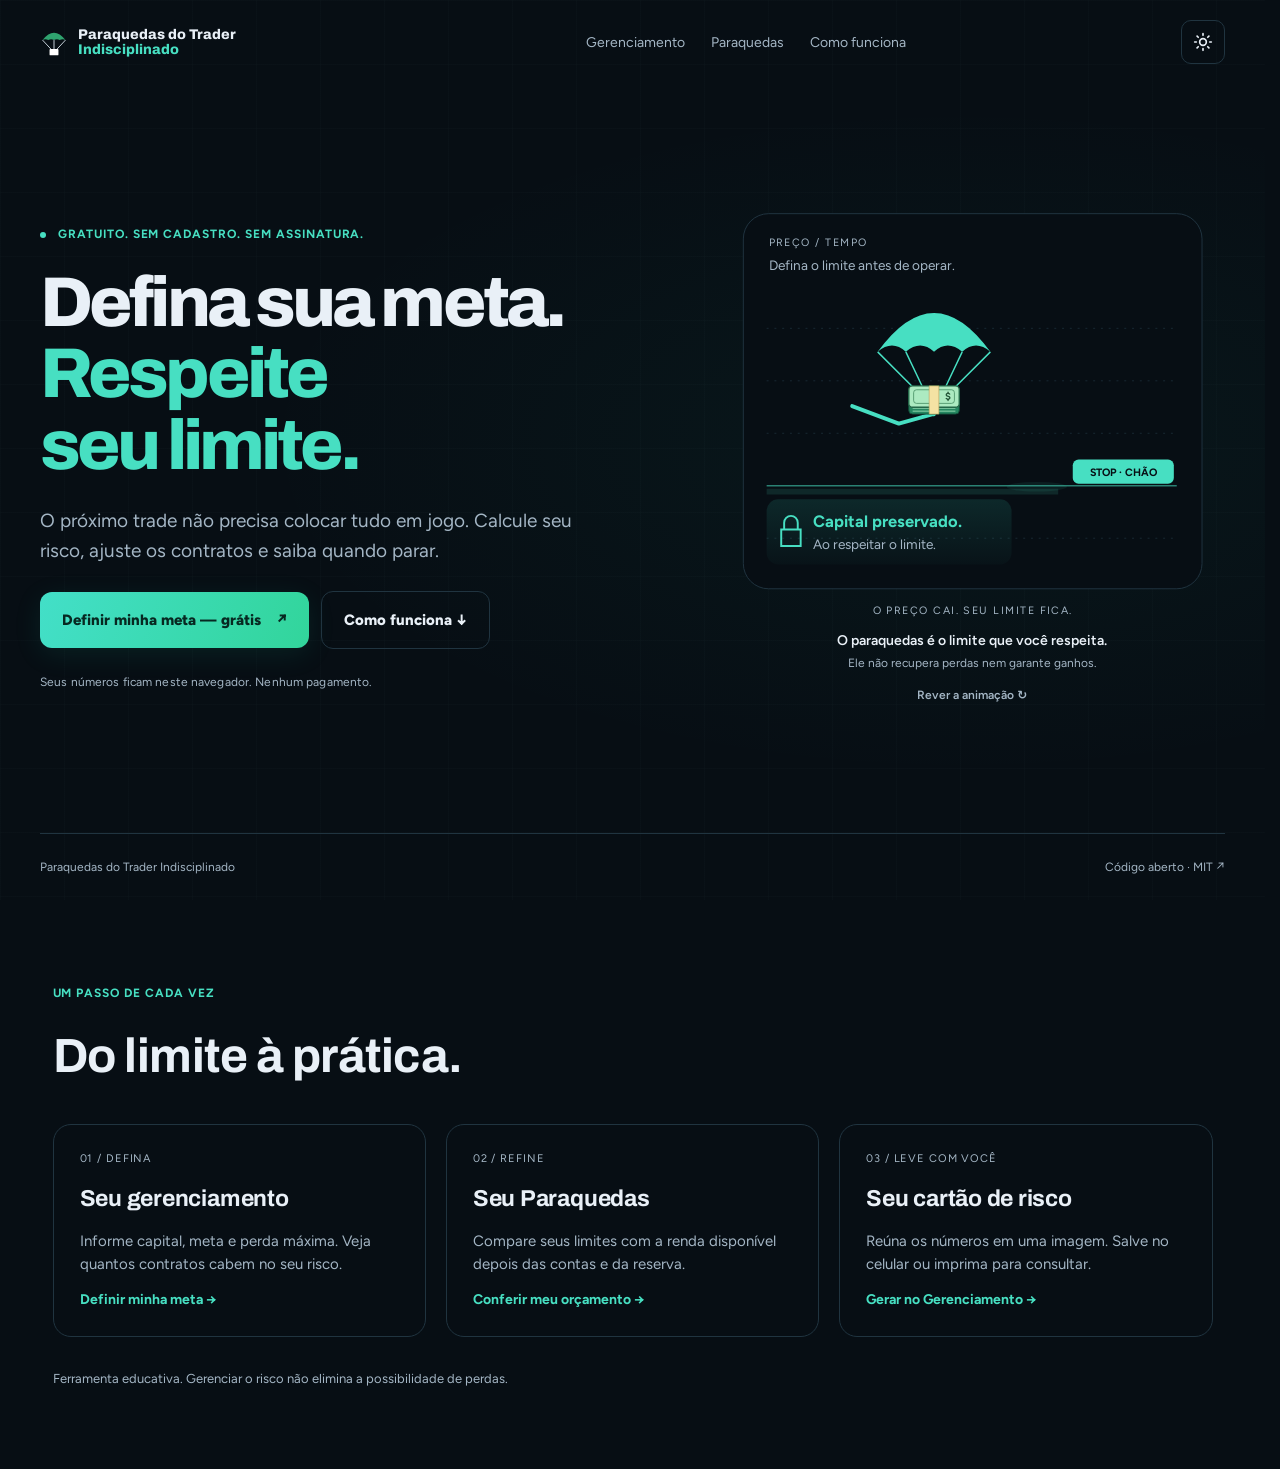
==== commit 92371c01: "PQS#10" ====
--- a/index.html
+++ b/index.html
@@ -33,7 +33,7 @@
       <svg viewBox="0 0 420 440" aria-hidden="true"><path d="M30 190 Q210 -40 390 190 Q345 165 300 190 Q255 165 210 190 Q165 165 120 190 Q75 165 30 190 Z" fill="#2FA36F"/><g stroke="#DCE7F0" stroke-width="14" fill="none"><line x1="30" y1="190" x2="165" y2="335"/><line x1="210" y1="190" x2="210" y2="335"/><line x1="390" y1="190" x2="255" y2="335"/></g><rect x="140" y="330" width="140" height="100" rx="14" fill="#FFFFFF"/></svg>
       <span>Paraquedas do Trader <em>Indisciplinado</em></span>
     </a><nav class="landing-links" aria-label="Principal"><a href="gerenciamento.html">Gerenciamento</a><a href="paraquedas.html">Paraquedas</a><a href="#como-funciona">Como funciona</a></nav>    <div class="nav">
-      <button type="button" class="theme-btn" id="btnMovimento" aria-label="Reduzir movimento" aria-pressed="false" title="Reduzir movimento"><svg width="20" height="20" viewBox="0 0 24 24" fill="none" stroke="currentColor" stroke-width="2" aria-hidden="true"><path d="M8 5v14M16 5v14"/></svg></button>
+
           <button type="button" class="theme-btn" id="btnTema" aria-label="Mudar tema">
         <svg class="ico-lua" width="20" height="20" viewBox="0 0 24 24" fill="none" stroke="currentColor" stroke-width="2" stroke-linecap="round" stroke-linejoin="round" aria-hidden="true"><path d="M21 12.8A9 9 0 1 1 11.2 3a7 7 0 0 0 9.8 9.8z"/></svg>
         <svg class="ico-sol" width="20" height="20" viewBox="0 0 24 24" fill="none" stroke="currentColor" stroke-width="2" stroke-linecap="round" stroke-linejoin="round" aria-hidden="true" hidden><circle cx="12" cy="12" r="4"/><path d="M12 2v2M12 20v2M4.9 4.9l1.4 1.4M17.7 17.7l1.4 1.4M2 12h2M20 12h2M4.9 19.1l1.4-1.4M17.7 6.3l1.4-1.4"/></svg>
@@ -43,20 +43,26 @@
 <main class="landing-main" id="entrada">
 <div class="landing-copy"><span class="landing-kicker"><i></i> Gratuito. Sem cadastro. Sem assinatura.</span><h1>Defina sua meta.<br><em>Respeite<br class="desktop-break"> seu limite.</em></h1><p>O próximo trade não precisa colocar tudo em jogo. Calcule seu risco, ajuste os contratos e saiba quando parar.</p><div class="landing-actions"><a class="landing-primary" href="gerenciamento.html">Definir minha meta — grátis <span aria-hidden="true">↗</span></a><a class="landing-secondary" href="#como-funciona">Como funciona ↓</a></div><p class="landing-micro">Seus números ficam neste navegador. Nenhum pagamento.</p></div>
 <figure class="landing-visual"><svg class="risk-scene" id="riskScene" viewBox="0 0 520 440" role="img" aria-labelledby="riskTitle riskDesc">
-<title id="riskTitle">O limite interrompe a queda</title><desc id="riskDesc">A linha representa uma perda que para no stop definido. Um paraquedas abre nesse ponto. O restante do capital permanece fora da operação seguinte. Isso depende de respeitar o limite.</desc>
-<defs><linearGradient id="reserveFill" x2="0" y2="1"><stop stop-color="#34d9bd" stop-opacity=".13"/><stop offset="1" stop-color="#34d9bd" stop-opacity=".025"/></linearGradient></defs>
-<rect x="34" y="42" width="452" height="346" rx="26" class="scene-frame"/>
-<text x="60" y="78" class="scene-label">CAPITAL / TEMPO</text><text x="60" y="108" class="scene-caption">Defina o limite antes de operar.</text>
-<path d="M60 156H458M60 214H458M60 272H458M60 330H458" class="scene-grid"/>
-<rect x="60" y="252" width="398" height="103" rx="12" fill="url(#reserveFill)"/>
-<path d="M68 135L132 154L180 145L225 187L265 183L310 244H448" class="capital-line" pathLength="1"/>
-<path d="M310 244L350 282L388 340" class="avoided-line"/>
-<path d="M60 244H460" class="stop-line"/>
-<g class="limit-marker"><circle cx="310" cy="244" r="7"/><circle cx="310" cy="244" r="17" fill="none" stroke="currentColor" opacity=".3"/></g>
-<g class="limit-parachute"><path d="M252 165Q310 87 368 165Q352 153 338 165Q324 153 310 165Q296 153 282 165Q268 153 252 165Z"/><path d="M252 165L310 239M282 165L310 239M338 165L310 239M368 165L310 239" fill="none" stroke="currentColor" stroke-width="1.5"/></g>
-<rect x="348" y="218" width="104" height="25" rx="6" class="stop-tag"/><text x="400" y="235" text-anchor="middle" class="stop-tag-text">STOP · PARE</text>
-<g class="reserve-caption"><path d="M86 296v-7a8 8 0 0 1 16 0v7m-19 0h22v19H83z" fill="none" stroke="currentColor" stroke-width="2"/><text x="119" y="296" class="reserve-title">O restante fica fora.</text><text x="119" y="320" class="scene-caption">Não aumente o risco para recuperar.</text></g>
-<text x="260" y="418" text-anchor="middle" class="scene-label">LIMITE DEFINIDO + DISCIPLINA</text>
+<title id="riskTitle">O dinheiro pousa no limite, mesmo que o preço continue caindo</title><desc id="riskDesc">Um pacote de dinheiro desce acompanhando o gráfico, com o paraquedas aberto desde o início. Ao tocar o chão do stop, o pacote fica protegido no limite. Uma linha pontilhada vermelha continua a queda do preço abaixo dele. Isso depende de respeitar o limite.</desc>
+<defs>
+  <linearGradient id="reserveFill" x2="0" y2="1"><stop stop-color="#34d9bd" stop-opacity=".13"/><stop offset="1" stop-color="#34d9bd" stop-opacity=".025"/></linearGradient>
+  <mask id="continuationMask" maskUnits="userSpaceOnUse" x="320" y="285" width="145" height="110"><path id="continuationReveal" d="M326 292L362 330L390 322L422 362L450 380" fill="none" stroke="white" stroke-width="8" pathLength="1"/></mask>
+</defs>
+<rect x="24" y="12" width="472" height="386" rx="26" class="scene-frame"/>
+<text x="50" y="45" class="scene-label">PREÇO / TEMPO</text><text x="50" y="70" class="scene-caption">Defina o limite antes de operar.</text>
+<path d="M48 130H470M48 184H470M48 238H470M48 346H470" class="scene-grid"/>
+<rect x="48" y="306" width="252" height="67" rx="12" fill="url(#reserveFill)"/>
+<path d="M136 210L184 228L220 218L254 250L286 246L326 292" class="capital-line" pathLength="1"/>
+<path d="M326 292L362 330L390 322L422 362L450 380" class="avoided-line" mask="url(#continuationMask)"/>
+<path d="M48 292H470" class="stop-line"/><path d="M48 298H348" class="ground-shadow"/>
+<ellipse cx="326" cy="293" rx="31" ry="5" class="landing-shadow"/>
+<g class="money-descent" transform="translate(326 292)">
+  <g class="limit-parachute"><path d="M-58 -64Q0 -144 58 -64Q43 -77 29 -64Q14 -77 0 -64Q-14 -77 -29 -64Q-43 -77 -58 -64Z"/><path d="M-58 -64L-18 -24M-29 -64L-10 -24M29 -64L10 -24M58 -64L18 -24" fill="none" stroke="currentColor" stroke-width="1.5"/></g>
+  <g class="money-bundle"><rect x="-26" y="-27" width="52" height="27" rx="4" class="money-base"/><path d="M-22 -6H22M-22 -3H22" class="money-edges"/><rect x="-26" y="-29" width="52" height="22" rx="4" class="money-note"/><rect x="-21" y="-25" width="42" height="14" rx="3" class="money-border"/><path d="M-5 -29H5V0H-5Z" class="money-band"/><text x="14" y="-14" class="money-symbol" text-anchor="middle">$</text></g>
+</g>
+<rect x="363" y="265" width="104" height="25" rx="6" class="stop-tag"/><text x="415" y="282" text-anchor="middle" class="stop-tag-text">STOP · CHÃO</text>
+<g class="reserve-caption"><path d="M66 337v-7a7 7 0 0 1 14 0v7m-17 0h20v17H63z" fill="none" stroke="currentColor" stroke-width="2"/><text x="96" y="334" class="reserve-title">Capital preservado.</text><text x="96" y="357" class="scene-caption">Ao respeitar o limite.</text></g>
+<text x="260" y="424" text-anchor="middle" class="scene-label">O PREÇO CAI. SEU LIMITE FICA.</text>
 </svg><figcaption>O paraquedas é o limite que você respeita.<br><span>Ele não recupera perdas nem garante ganhos.</span></figcaption><button type="button" class="replay" id="replayRisk">Rever a animação ↻</button></figure>
 </main>
 <div class="landing-bottom"><span>Paraquedas do Trader Indisciplinado</span><a href="LICENSE">Código aberto · MIT ↗</a></div>
--- a/assets/inicio.css
+++ b/assets/inicio.css
@@ -30,21 +30,23 @@
 .scene-caption { fill: var(--entry-muted); font-family: var(--body); font-size: 14px; }
 .scene-grid { fill: none; stroke: var(--entry-line); opacity: .7; stroke-dasharray: 2 6; }
 .capital-line { fill: none; stroke: var(--entry-accent); stroke-width: 4; stroke-linejoin: round; stroke-linecap: round; }
-.avoided-line { fill: none; stroke: #c27873; stroke-width: 2; stroke-dasharray: 3 7; opacity: .3; }
+.avoided-line { fill: none; stroke: #e26767; stroke-width: 3; stroke-dasharray: 1 8; stroke-linecap: round; }
+:root[data-theme="light"] .avoided-line { stroke: #bb3939; }
 .stop-line { stroke: var(--entry-accent); stroke-width: 1.5; opacity: .55; }
-.limit-parachute { color: var(--entry-accent); fill: var(--entry-accent); transform-origin: 310px 239px; }
+.limit-parachute { color: var(--entry-accent); fill: var(--entry-accent);  }
 .limit-marker { fill: var(--entry-accent); color: var(--entry-accent); }
 .stop-tag { fill: var(--entry-accent); }
 .stop-tag-text { font: 700 11px var(--body); fill: var(--entry-bg); }
 .reserve-caption { color: var(--entry-accent); }
 .reserve-title { fill: var(--entry-accent); font: 700 17px var(--body); }
-.risk-scene.play .capital-line { animation: trace-limit 3.4s .3s ease-out both; }
-.risk-scene.play .limit-parachute { animation: open-limit 3.4s .3s ease-out both; }
-.risk-scene.play .limit-marker { animation: mark-limit 3.4s .3s ease-out both; }
-@keyframes trace-limit { from { stroke-dasharray: 1; stroke-dashoffset: 1; } to { stroke-dasharray: 1; stroke-dashoffset: 0; } }
-@keyframes open-limit { 0%, 45% { opacity: 0; transform: translateY(24px) scale(.65); } 75%, 100% { opacity: 1; transform: none; } }
-@keyframes mark-limit { 0%, 45% { opacity: 0; } 75%, 100% { opacity: 1; } }
-:root[data-motion="reduced"] .capital-line { stroke-dashoffset: 0; }
+.ground-shadow { stroke: var(--entry-accent); opacity: .12; stroke-width: 6; }
+.landing-shadow { fill: var(--entry-accent); opacity: .2; }
+.money-base { fill: #258761; stroke: #124c38; stroke-width: 1; }
+.money-note { fill: #aceac1; stroke: #246748; stroke-width: 1.5; }
+.money-border { fill: none; stroke: #448c61; stroke-width: .8; }
+.money-band { fill: #f4e2a3; stroke: #b79c56; stroke-width: .6; }
+.money-edges { fill: none; stroke: #aceac1; stroke-width: .8; }
+.money-symbol { fill: #235437; font: 700 11px var(--body); }
 .landing-visual figcaption { font-size: 14px; line-height: 1.6; font-weight: 600; }
 .landing-visual figcaption span { font-weight: 400; color: var(--entry-muted); font-size: 12px; }
 .replay { border: 0; color: var(--entry-muted); background: transparent; font: 600 12px var(--body); padding: 10px; min-height: 40px; cursor: pointer; }
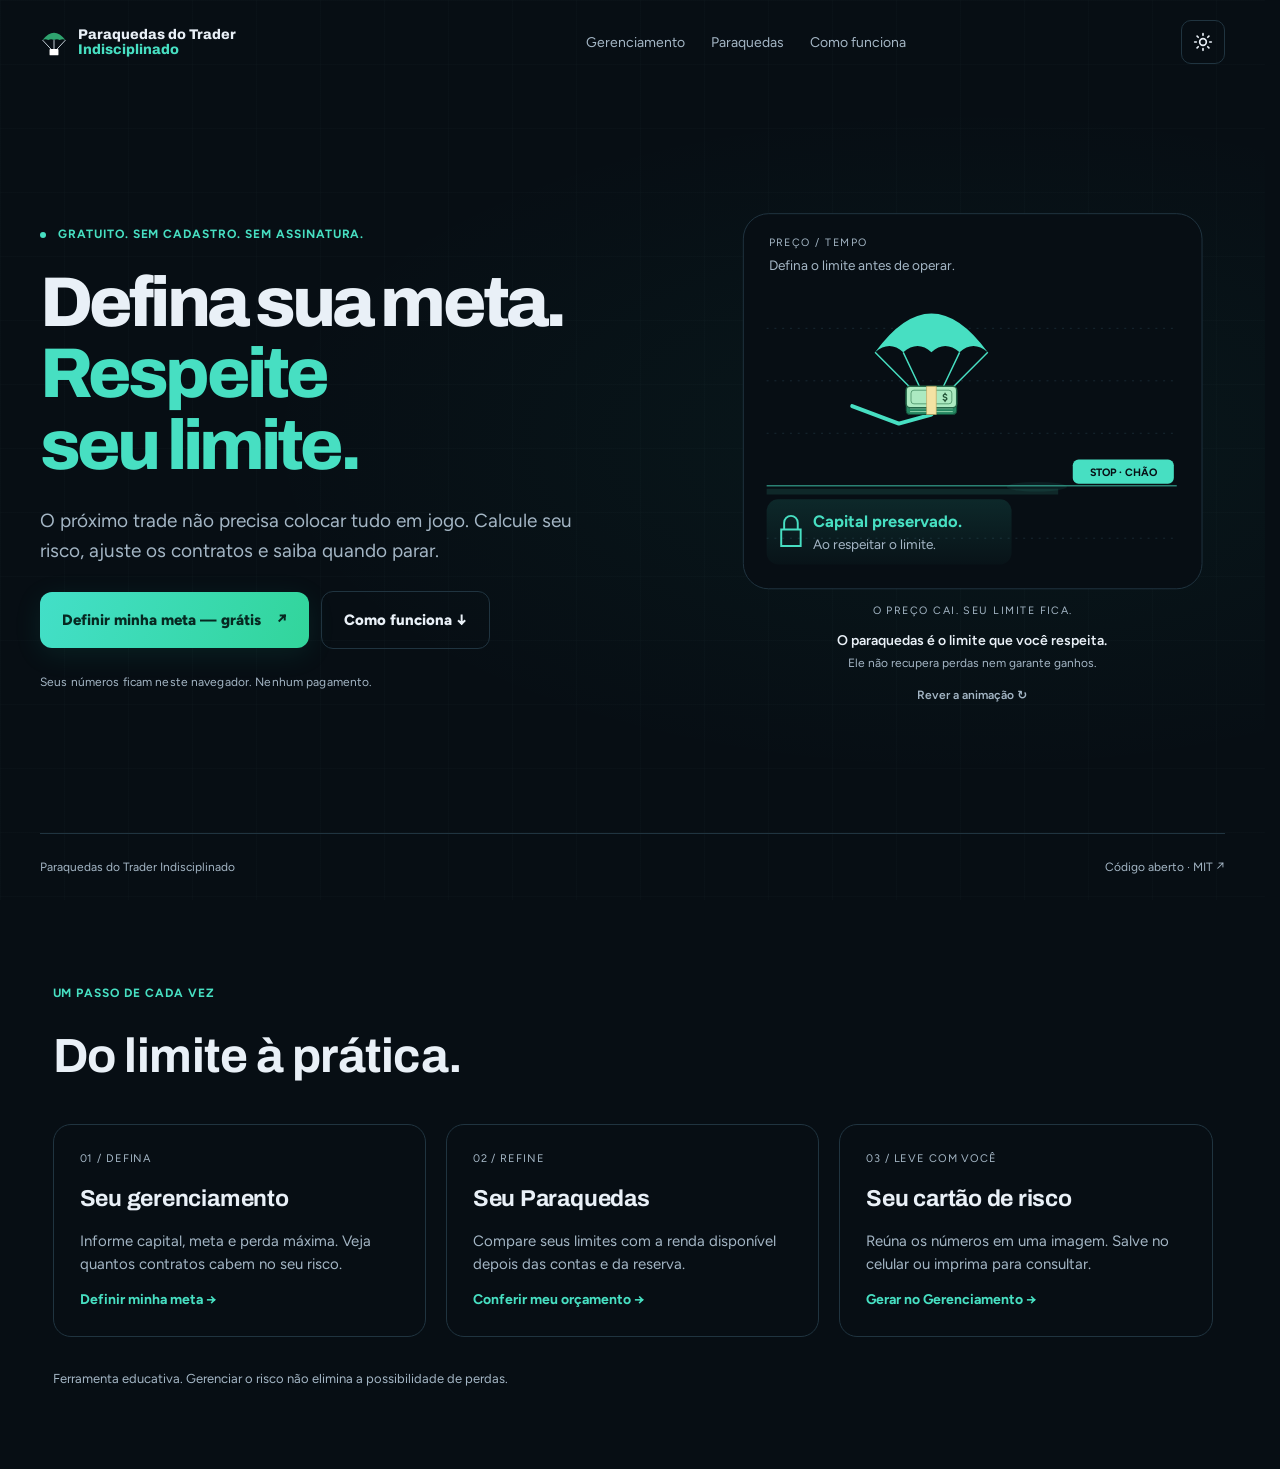
==== commit f5d137d7: "PQS#12" ====
--- a/index.html
+++ b/index.html
@@ -43,7 +43,7 @@
 <main class="landing-main" id="entrada">
 <div class="landing-copy"><span class="landing-kicker"><i></i> Gratuito. Sem cadastro. Sem assinatura.</span><h1>Defina sua meta.<br><em>Respeite<br class="desktop-break"> seu limite.</em></h1><p>O próximo trade não precisa colocar tudo em jogo. Calcule seu risco, ajuste os contratos e saiba quando parar.</p><div class="landing-actions"><a class="landing-primary" href="gerenciamento.html">Definir minha meta — grátis <span aria-hidden="true">↗</span></a><a class="landing-secondary" href="#como-funciona">Como funciona ↓</a></div><p class="landing-micro">Seus números ficam neste navegador. Nenhum pagamento.</p></div>
 <figure class="landing-visual"><svg class="risk-scene" id="riskScene" viewBox="0 0 520 440" role="img" aria-labelledby="riskTitle riskDesc">
-<title id="riskTitle">O dinheiro pousa no limite, mesmo que o preço continue caindo</title><desc id="riskDesc">Um pacote de dinheiro desce acompanhando o gráfico, com o paraquedas aberto desde o início. Ao tocar o chão do stop, o pacote fica protegido no limite. Uma linha pontilhada vermelha continua a queda do preço abaixo dele. Isso depende de respeitar o limite.</desc>
+<title id="riskTitle">O dinheiro pousa no limite, mesmo que o preço continue caindo</title><desc id="riskDesc">Um pacote de dinheiro desce acompanhando o gráfico, com o paraquedas aberto desde o início. Ao tocar o chão do stop, o pacote fica no limite e o paraquedas se fecha sobre ele. Uma linha pontilhada vermelha continua a queda do preço abaixo dele. Isso depende de respeitar o limite.</desc>
 <defs>
   <linearGradient id="reserveFill" x2="0" y2="1"><stop stop-color="#34d9bd" stop-opacity=".13"/><stop offset="1" stop-color="#34d9bd" stop-opacity=".025"/></linearGradient>
   <mask id="continuationMask" maskUnits="userSpaceOnUse" x="320" y="285" width="145" height="110"><path id="continuationReveal" d="M326 292L362 330L390 322L422 362L450 380" fill="none" stroke="white" stroke-width="8" pathLength="1"/></mask>
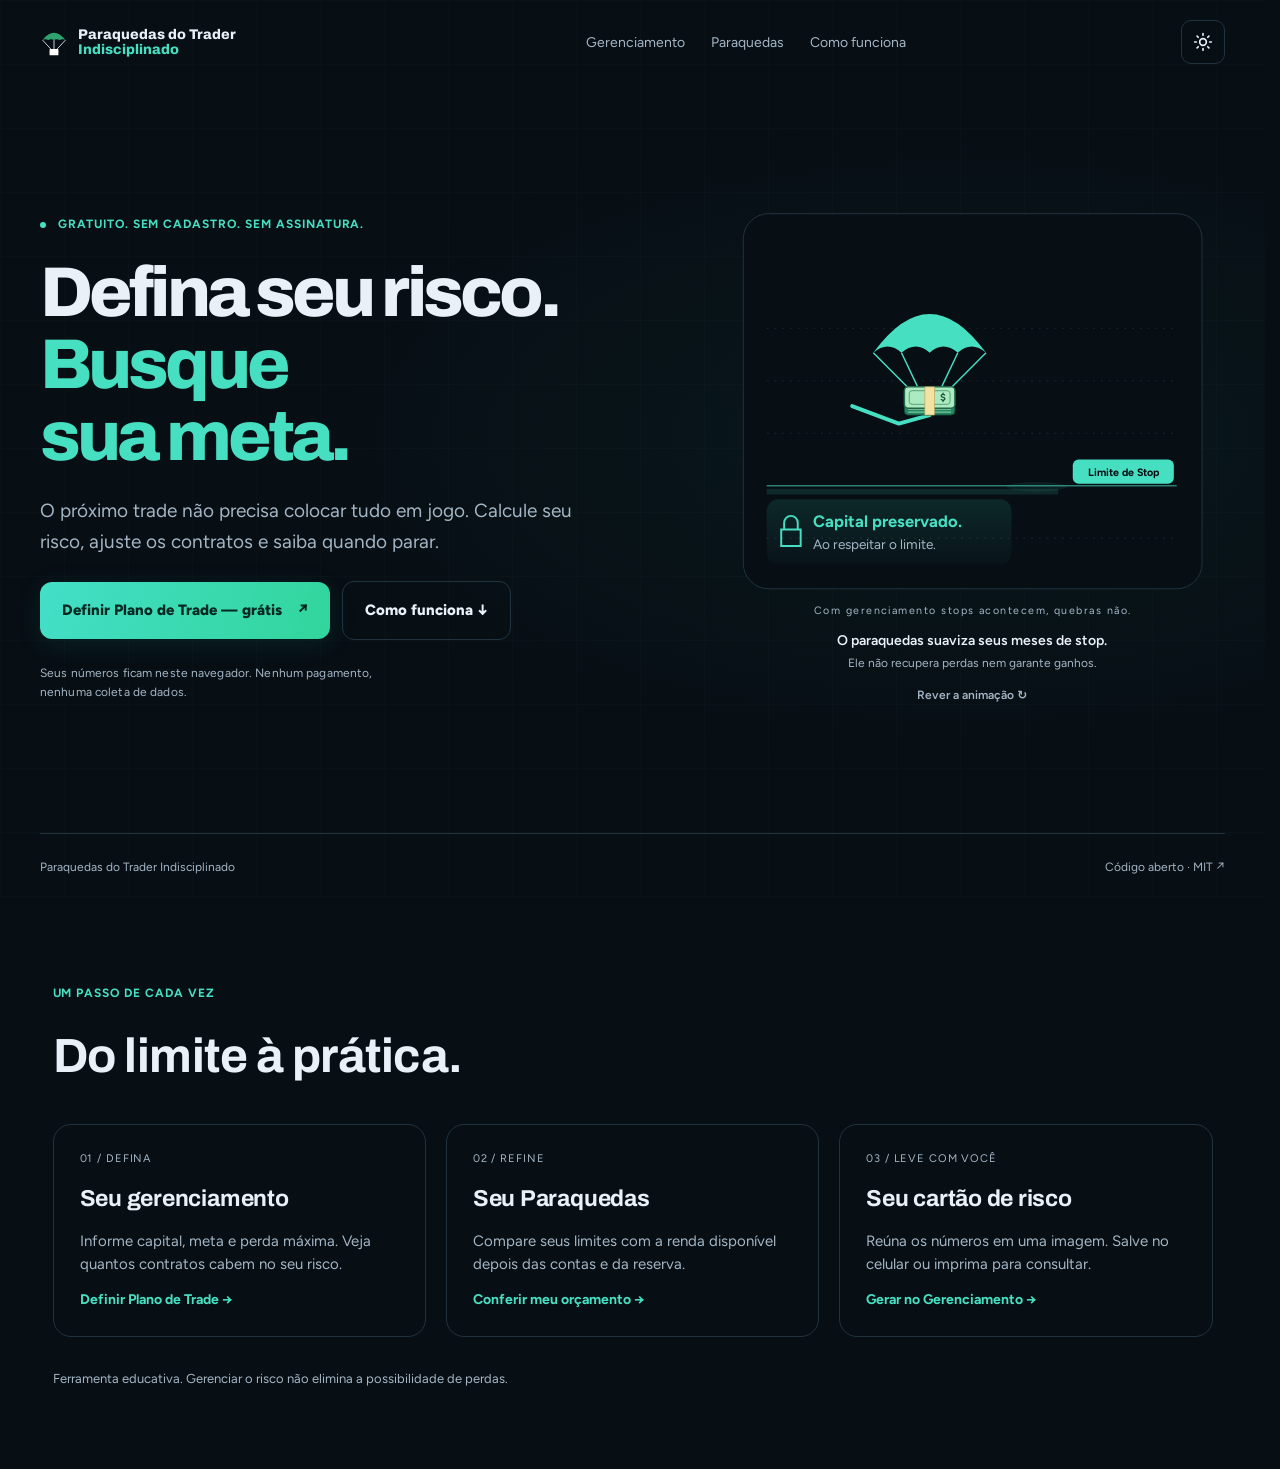
==== commit a2cee7d1: "PQS#12.1" ====
--- a/index.html
+++ b/index.html
@@ -41,15 +41,15 @@
     </div>
 </header>
 <main class="landing-main" id="entrada">
-<div class="landing-copy"><span class="landing-kicker"><i></i> Gratuito. Sem cadastro. Sem assinatura.</span><h1>Defina sua meta.<br><em>Respeite<br class="desktop-break"> seu limite.</em></h1><p>O próximo trade não precisa colocar tudo em jogo. Calcule seu risco, ajuste os contratos e saiba quando parar.</p><div class="landing-actions"><a class="landing-primary" href="gerenciamento.html">Definir minha meta — grátis <span aria-hidden="true">↗</span></a><a class="landing-secondary" href="#como-funciona">Como funciona ↓</a></div><p class="landing-micro">Seus números ficam neste navegador. Nenhum pagamento.</p></div>
+<div class="landing-copy"><span class="landing-kicker"><i></i> Gratuito. Sem cadastro. Sem assinatura.</span><h1>Defina seu risco.<br><em>Busque<br class="desktop-break"> sua meta.</em></h1><p>O próximo trade não precisa colocar tudo em jogo. Calcule seu risco, ajuste os contratos e saiba quando parar.</p><div class="landing-actions"><a class="landing-primary" href="gerenciamento.html">Definir Plano de Trade — grátis <span aria-hidden="true">↗</span></a><a class="landing-secondary" href="#como-funciona">Como funciona ↓</a></div><p class="landing-micro">Seus números ficam neste navegador. Nenhum pagamento, nenhuma coleta de dados.</p></div>
 <figure class="landing-visual"><svg class="risk-scene" id="riskScene" viewBox="0 0 520 440" role="img" aria-labelledby="riskTitle riskDesc">
-<title id="riskTitle">O dinheiro pousa no limite, mesmo que o preço continue caindo</title><desc id="riskDesc">Um pacote de dinheiro desce acompanhando o gráfico, com o paraquedas aberto desde o início. Ao tocar o chão do stop, o pacote fica no limite e o paraquedas se fecha sobre ele. Uma linha pontilhada vermelha continua a queda do preço abaixo dele. Isso depende de respeitar o limite.</desc>
+<title id="riskTitle">Seu dinheiro pousa no limite do gerenciamento, impedindo a quebra.</title><desc id="riskDesc">Um pacote de dinheiro desce acompanhando o gráfico, com o paraquedas aberto desde o início. Ao tocar o chão do stop, o pacote fica no limite e o paraquedas se fecha sobre ele. Uma linha pontilhada vermelha continua a queda do preço abaixo dele. Isso depende de respeitar o limite.</desc>
 <defs>
   <linearGradient id="reserveFill" x2="0" y2="1"><stop stop-color="#34d9bd" stop-opacity=".13"/><stop offset="1" stop-color="#34d9bd" stop-opacity=".025"/></linearGradient>
   <mask id="continuationMask" maskUnits="userSpaceOnUse" x="320" y="285" width="145" height="110"><path id="continuationReveal" d="M326 292L362 330L390 322L422 362L450 380" fill="none" stroke="white" stroke-width="8" pathLength="1"/></mask>
 </defs>
 <rect x="24" y="12" width="472" height="386" rx="26" class="scene-frame"/>
-<text x="50" y="45" class="scene-label">PREÇO / TEMPO</text><text x="50" y="70" class="scene-caption">Defina o limite antes de operar.</text>
+<text x="50" y="45" class="scene-label"></text><text x="50" y="70" class="scene-caption"></text>
 <path d="M48 130H470M48 184H470M48 238H470M48 346H470" class="scene-grid"/>
 <rect x="48" y="306" width="252" height="67" rx="12" fill="url(#reserveFill)"/>
 <path d="M136 210L184 228L220 218L254 250L286 246L326 292" class="capital-line" pathLength="1"/>
@@ -60,13 +60,13 @@
   <g class="limit-parachute"><path d="M-58 -64Q0 -144 58 -64Q43 -77 29 -64Q14 -77 0 -64Q-14 -77 -29 -64Q-43 -77 -58 -64Z"/><path d="M-58 -64L-18 -24M-29 -64L-10 -24M29 -64L10 -24M58 -64L18 -24" fill="none" stroke="currentColor" stroke-width="1.5"/></g>
   <g class="money-bundle"><rect x="-26" y="-27" width="52" height="27" rx="4" class="money-base"/><path d="M-22 -6H22M-22 -3H22" class="money-edges"/><rect x="-26" y="-29" width="52" height="22" rx="4" class="money-note"/><rect x="-21" y="-25" width="42" height="14" rx="3" class="money-border"/><path d="M-5 -29H5V0H-5Z" class="money-band"/><text x="14" y="-14" class="money-symbol" text-anchor="middle">$</text></g>
 </g>
-<rect x="363" y="265" width="104" height="25" rx="6" class="stop-tag"/><text x="415" y="282" text-anchor="middle" class="stop-tag-text">STOP · CHÃO</text>
+<rect x="363" y="265" width="104" height="25" rx="6" class="stop-tag"/><text x="415" y="282" text-anchor="middle" class="stop-tag-text">Limite de Stop</text>
 <g class="reserve-caption"><path d="M66 337v-7a7 7 0 0 1 14 0v7m-17 0h20v17H63z" fill="none" stroke="currentColor" stroke-width="2"/><text x="96" y="334" class="reserve-title">Capital preservado.</text><text x="96" y="357" class="scene-caption">Ao respeitar o limite.</text></g>
-<text x="260" y="424" text-anchor="middle" class="scene-label">O PREÇO CAI. SEU LIMITE FICA.</text>
-</svg><figcaption>O paraquedas é o limite que você respeita.<br><span>Ele não recupera perdas nem garante ganhos.</span></figcaption><button type="button" class="replay" id="replayRisk">Rever a animação ↻</button></figure>
+<text x="260" y="424" text-anchor="middle" class="scene-label">Com gerenciamento stops acontecem, quebras não.</text>
+</svg><figcaption>O paraquedas suaviza seus meses de stop.<br><span>Ele não recupera perdas nem garante ganhos.</span></figcaption><button type="button" class="replay" id="replayRisk">Rever a animação ↻</button></figure>
 </main>
 <div class="landing-bottom"><span>Paraquedas do Trader Indisciplinado</span><a href="LICENSE">Código aberto · MIT ↗</a></div>
 </div>
-<section class="landing-how" id="como-funciona" aria-labelledby="comoTitulo"><span class="landing-kicker">UM PASSO DE CADA VEZ</span><h2 id="comoTitulo">Do limite à prática.</h2><div class="journey-cards"><a href="gerenciamento.html"><span>01 / DEFINA</span><h3>Seu gerenciamento</h3><p>Informe capital, meta e perda máxima. Veja quantos contratos cabem no seu risco.</p><b>Definir minha meta →</b></a><a href="paraquedas.html"><span>02 / REFINE</span><h3>Seu Paraquedas</h3><p>Compare seus limites com a renda disponível depois das contas e da reserva.</p><b>Conferir meu orçamento →</b></a><a href="gerenciamento.html#emitir-cartao"><span>03 / LEVE COM VOCÊ</span><h3>Seu cartão de risco</h3><p>Reúna os números em uma imagem. Salve no celular ou imprima para consultar.</p><b>Gerar no Gerenciamento →</b></a></div><p class="landing-note">Ferramenta educativa. Gerenciar o risco não elimina a possibilidade de perdas.</p></section>
+<section class="landing-how" id="como-funciona" aria-labelledby="comoTitulo"><span class="landing-kicker">UM PASSO DE CADA VEZ</span><h2 id="comoTitulo">Do limite à prática.</h2><div class="journey-cards"><a href="gerenciamento.html"><span>01 / DEFINA</span><h3>Seu gerenciamento</h3><p>Informe capital, meta e perda máxima. Veja quantos contratos cabem no seu risco.</p><b>Definir Plano de Trade →</b></a><a href="paraquedas.html"><span>02 / REFINE</span><h3>Seu Paraquedas</h3><p>Compare seus limites com a renda disponível depois das contas e da reserva.</p><b>Conferir meu orçamento →</b></a><a href="gerenciamento.html#emitir-cartao"><span>03 / LEVE COM VOCÊ</span><h3>Seu cartão de risco</h3><p>Reúna os números em uma imagem. Salve no celular ou imprima para consultar.</p><b>Gerar no Gerenciamento →</b></a></div><p class="landing-note">Ferramenta educativa. Gerenciar o risco não elimina a possibilidade de perdas.</p></section>
 <script src="assets/inicio.js"></script>
 </body></html>
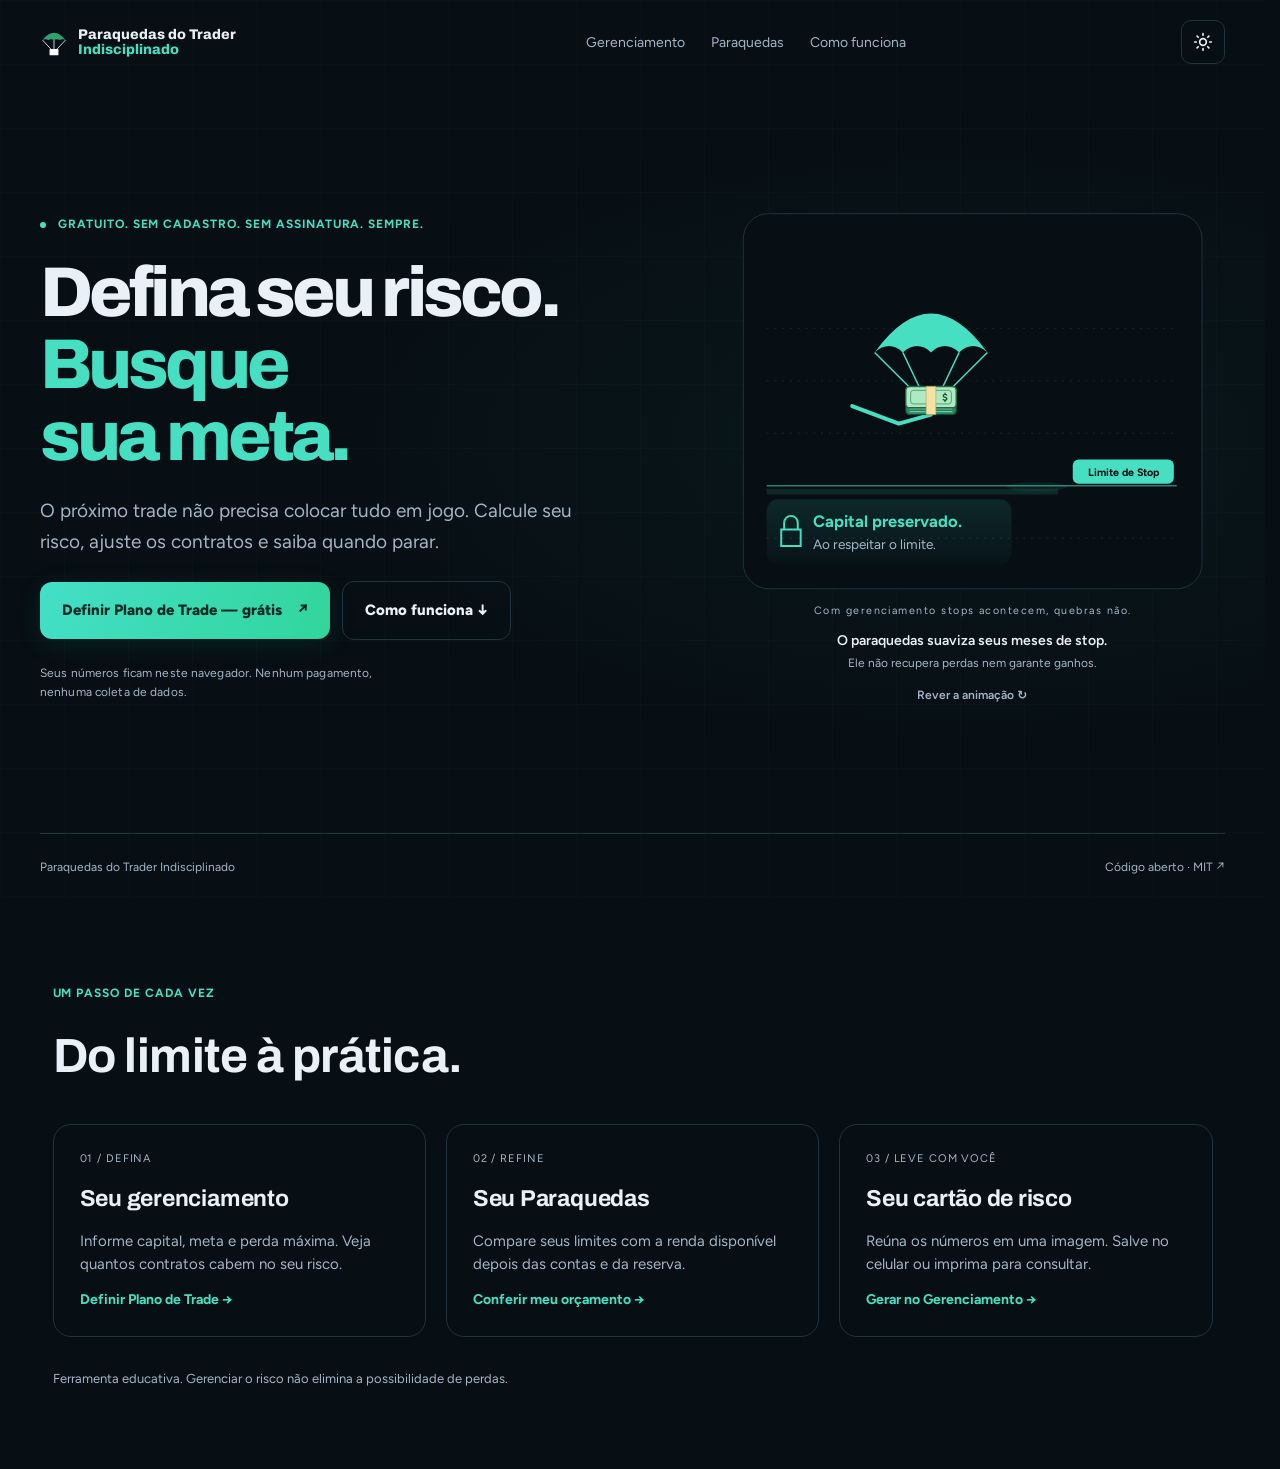
==== commit df3ee153: "PQS#17" ====
--- a/index.html
+++ b/index.html
@@ -41,7 +41,7 @@
     </div>
 </header>
 <main class="landing-main" id="entrada">
-<div class="landing-copy"><span class="landing-kicker"><i></i> Gratuito. Sem cadastro. Sem assinatura.</span><h1>Defina seu risco.<br><em>Busque<br class="desktop-break"> sua meta.</em></h1><p>O próximo trade não precisa colocar tudo em jogo. Calcule seu risco, ajuste os contratos e saiba quando parar.</p><div class="landing-actions"><a class="landing-primary" href="gerenciamento.html">Definir Plano de Trade — grátis <span aria-hidden="true">↗</span></a><a class="landing-secondary" href="#como-funciona">Como funciona ↓</a></div><p class="landing-micro">Seus números ficam neste navegador. Nenhum pagamento, nenhuma coleta de dados.</p></div>
+<div class="landing-copy"><span class="landing-kicker"><i></i> Gratuito. Sem cadastro. Sem assinatura. Sempre.</span><h1>Defina seu risco.<br><em>Busque<br class="desktop-break"> sua meta.</em></h1><p>O próximo trade não precisa colocar tudo em jogo. Calcule seu risco, ajuste os contratos e saiba quando parar.</p><div class="landing-actions"><a class="landing-primary" href="gerenciamento.html">Definir Plano de Trade — grátis <span aria-hidden="true">↗</span></a><a class="landing-secondary" href="#como-funciona">Como funciona ↓</a></div><p class="landing-micro">Seus números ficam neste navegador. Nenhum pagamento, nenhuma coleta de dados.</p></div>
 <figure class="landing-visual"><svg class="risk-scene" id="riskScene" viewBox="0 0 520 440" role="img" aria-labelledby="riskTitle riskDesc">
 <title id="riskTitle">Seu dinheiro pousa no limite do gerenciamento, impedindo a quebra.</title><desc id="riskDesc">Um pacote de dinheiro desce acompanhando o gráfico, com o paraquedas aberto desde o início. Ao tocar o chão do stop, o pacote fica no limite e o paraquedas se fecha sobre ele. Uma linha pontilhada vermelha continua a queda do preço abaixo dele. Isso depende de respeitar o limite.</desc>
 <defs>
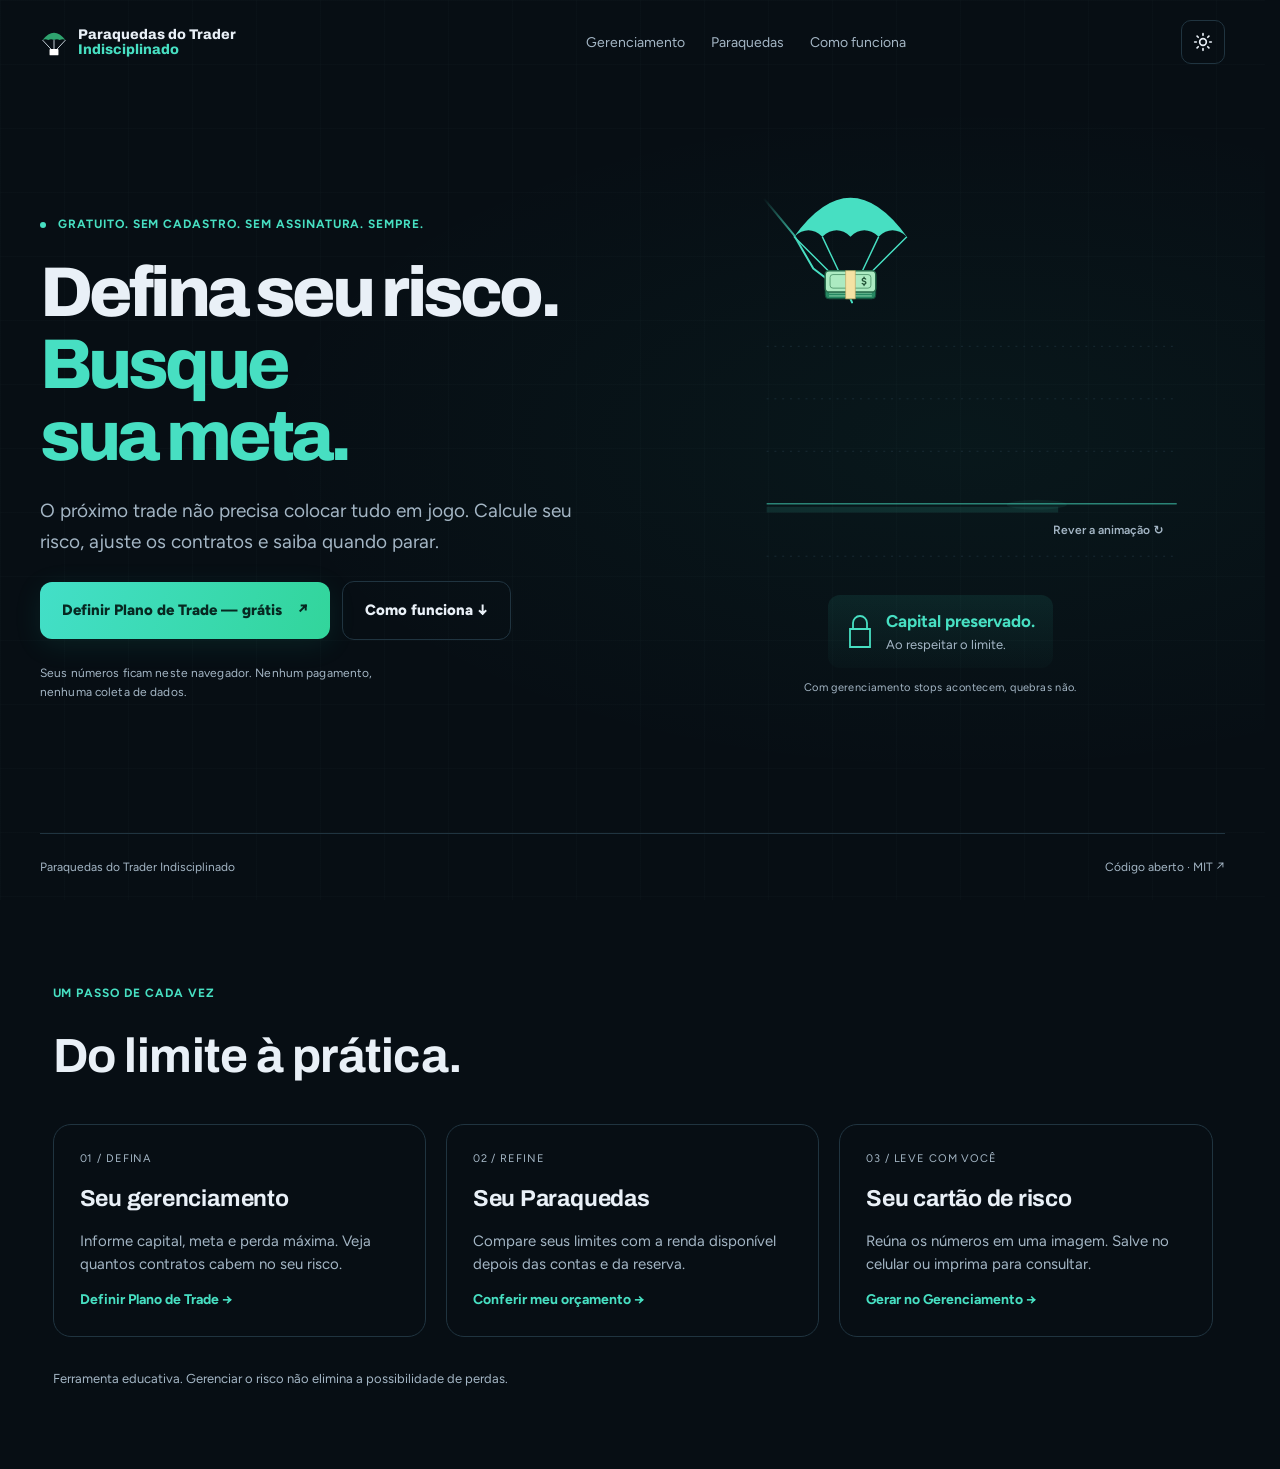
==== commit 15b12f09: "PQS#18" ====
--- a/index.html
+++ b/index.html
@@ -29,6 +29,10 @@
 <body class="landing">
 <a class="skip-link" href="#entrada">Pular para o conteúdo</a>
 <div class="landing-screen">
+<svg class="risk-continuation" id="riskContinuation" aria-hidden="true" focusable="false">
+<defs><linearGradient id="continuationFade" gradientUnits="userSpaceOnUse" x1="0" x2="0"><stop offset="0" stop-color="currentColor"/><stop offset=".82" stop-color="currentColor"/><stop offset="1" stop-color="currentColor" stop-opacity="0"/></linearGradient><mask id="continuationMask" maskUnits="userSpaceOnUse"><path id="continuationReveal" fill="none" stroke="white" stroke-width="8" stroke-linejoin="round" stroke-linecap="round" pathLength="1"/></mask></defs>
+<path id="continuationPath" class="avoided-line" mask="url(#continuationMask)"/>
+</svg>
 <header class="landing-nav"><a class="brand" href="./">
       <svg viewBox="0 0 420 440" aria-hidden="true"><path d="M30 190 Q210 -40 390 190 Q345 165 300 190 Q255 165 210 190 Q165 165 120 190 Q75 165 30 190 Z" fill="#2FA36F"/><g stroke="#DCE7F0" stroke-width="14" fill="none"><line x1="30" y1="190" x2="165" y2="335"/><line x1="210" y1="190" x2="210" y2="335"/><line x1="390" y1="190" x2="255" y2="335"/></g><rect x="140" y="330" width="140" height="100" rx="14" fill="#FFFFFF"/></svg>
       <span>Paraquedas do Trader <em>Indisciplinado</em></span>
@@ -42,28 +46,23 @@
 </header>
 <main class="landing-main" id="entrada">
 <div class="landing-copy"><span class="landing-kicker"><i></i> Gratuito. Sem cadastro. Sem assinatura. Sempre.</span><h1>Defina seu risco.<br><em>Busque<br class="desktop-break"> sua meta.</em></h1><p>O próximo trade não precisa colocar tudo em jogo. Calcule seu risco, ajuste os contratos e saiba quando parar.</p><div class="landing-actions"><a class="landing-primary" href="gerenciamento.html">Definir Plano de Trade — grátis <span aria-hidden="true">↗</span></a><a class="landing-secondary" href="#como-funciona">Como funciona ↓</a></div><p class="landing-micro">Seus números ficam neste navegador. Nenhum pagamento, nenhuma coleta de dados.</p></div>
-<figure class="landing-visual"><svg class="risk-scene" id="riskScene" viewBox="0 0 520 440" role="img" aria-labelledby="riskTitle riskDesc">
-<title id="riskTitle">Seu dinheiro pousa no limite do gerenciamento, impedindo a quebra.</title><desc id="riskDesc">Um pacote de dinheiro desce acompanhando o gráfico, com o paraquedas aberto desde o início. Ao tocar o chão do stop, o pacote fica no limite e o paraquedas se fecha sobre ele. Uma linha pontilhada vermelha continua a queda do preço abaixo dele. Isso depende de respeitar o limite.</desc>
+<figure class="landing-visual"><svg class="risk-scene" id="riskScene" viewBox="0 0 520 330" role="img" aria-labelledby="riskTitle riskDesc">
+<title id="riskTitle">Seu dinheiro pousa no limite do gerenciamento, impedindo a quebra.</title><desc id="riskDesc">Um pacote de dinheiro desce acompanhando o gráfico, com o paraquedas aberto desde o início. Ao tocar o chão do stop, o pacote fica no limite e o paraquedas se fecha sobre ele. Uma linha pontilhada vermelha continua a queda do preço até a faixa de rodapé Código aberto · MIT. Isso depende de respeitar o limite.</desc>
 <defs>
-  <linearGradient id="reserveFill" x2="0" y2="1"><stop stop-color="#34d9bd" stop-opacity=".13"/><stop offset="1" stop-color="#34d9bd" stop-opacity=".025"/></linearGradient>
-  <mask id="continuationMask" maskUnits="userSpaceOnUse" x="320" y="285" width="145" height="110"><path id="continuationReveal" d="M326 292L362 330L390 322L422 362L450 380" fill="none" stroke="white" stroke-width="8" pathLength="1"/></mask>
+  <linearGradient id="capitalFade" gradientUnits="userSpaceOnUse"><stop stop-color="currentColor" stop-opacity="0"/><stop offset="1" stop-color="currentColor"/></linearGradient>
 </defs>
-<rect x="24" y="12" width="472" height="386" rx="26" class="scene-frame"/>
 <text x="50" y="45" class="scene-label"></text><text x="50" y="70" class="scene-caption"></text>
 <path d="M48 130H470M48 184H470M48 238H470M48 346H470" class="scene-grid"/>
-<rect x="48" y="306" width="252" height="67" rx="12" fill="url(#reserveFill)"/>
 <path d="M136 210L184 228L220 218L254 250L286 246L326 292" class="capital-line" pathLength="1"/>
-<path d="M326 292L362 330L390 322L422 362L450 380" class="avoided-line" mask="url(#continuationMask)"/>
 <path d="M48 292H470" class="stop-line"/><path d="M48 298H348" class="ground-shadow"/>
 <ellipse cx="326" cy="293" rx="31" ry="5" class="landing-shadow"/>
 <g class="money-descent" transform="translate(326 292)">
   <g class="limit-parachute"><path d="M-58 -64Q0 -144 58 -64Q43 -77 29 -64Q14 -77 0 -64Q-14 -77 -29 -64Q-43 -77 -58 -64Z"/><path d="M-58 -64L-18 -24M-29 -64L-10 -24M29 -64L10 -24M58 -64L18 -24" fill="none" stroke="currentColor" stroke-width="1.5"/></g>
   <g class="money-bundle"><rect x="-26" y="-27" width="52" height="27" rx="4" class="money-base"/><path d="M-22 -6H22M-22 -3H22" class="money-edges"/><rect x="-26" y="-29" width="52" height="22" rx="4" class="money-note"/><rect x="-21" y="-25" width="42" height="14" rx="3" class="money-border"/><path d="M-5 -29H5V0H-5Z" class="money-band"/><text x="14" y="-14" class="money-symbol" text-anchor="middle">$</text></g>
 </g>
-<rect x="363" y="265" width="104" height="25" rx="6" class="stop-tag"/><text x="415" y="282" text-anchor="middle" class="stop-tag-text">Limite de Stop</text>
-<g class="reserve-caption"><path d="M66 337v-7a7 7 0 0 1 14 0v7m-17 0h20v17H63z" fill="none" stroke="currentColor" stroke-width="2"/><text x="96" y="334" class="reserve-title">Capital preservado.</text><text x="96" y="357" class="scene-caption">Ao respeitar o limite.</text></g>
-<text x="260" y="424" text-anchor="middle" class="scene-label">Com gerenciamento stops acontecem, quebras não.</text>
-</svg><figcaption>O paraquedas suaviza seus meses de stop.<br><span>Ele não recupera perdas nem garante ganhos.</span></figcaption><button type="button" class="replay" id="replayRisk">Rever a animação ↻</button></figure>
+<g class="stop-indicator"><rect x="363" y="265" width="104" height="25" rx="6" class="stop-tag"/><text x="415" y="282" text-anchor="middle" class="stop-tag-text">Limite de Stop</text></g>
+</svg><button type="button" class="replay" id="replayRisk">Rever a animação ↻</button>
+<figcaption class="reserve-summary"><div class="reserve-card"><svg width="28" height="36" viewBox="0 0 28 36" fill="none" stroke="currentColor" stroke-width="1.8" aria-hidden="true"><path d="M7 15V9a7 7 0 0 1 14 0v6M4 15h20v18H4z"/></svg><div><strong>Capital preservado.</strong><span>Ao respeitar o limite.</span></div></div><p>Com gerenciamento stops acontecem, quebras não.</p></figcaption></figure>
 </main>
 <div class="landing-bottom"><span>Paraquedas do Trader Indisciplinado</span><a href="LICENSE">Código aberto · MIT ↗</a></div>
 </div>
--- a/assets/inicio.css
+++ b/assets/inicio.css
@@ -1,7 +1,7 @@
 /* Entrada de tela inteira: tipografia ampla, fundo discreto e ação gratuita. */
 .landing { --entry-bg: #070e14; --entry-ink: #e9f0f7; --entry-muted: #a4b6c5; --entry-line: #203440; --entry-accent: #47dfc2; background: var(--entry-bg); color: var(--entry-ink); padding: 0; }
 :root[data-theme="light"] .landing { --entry-bg: #f6faf9; --entry-ink: #122e35; --entry-muted: #4b6470; --entry-line: #d2e2df; --entry-accent: #126c58; }
-.landing-screen { min-height: 100vh; min-height: 100svh; display: grid; grid-template-rows: auto 1fr auto; background: radial-gradient(ellipse at 76% 49%, #21cba30d, transparent 52%), linear-gradient(#789f9806 1px, transparent 1px), linear-gradient(90deg, #789f9806 1px, transparent 1px); background-size: auto, 64px 64px, 64px 64px; }
+.landing-screen { position: relative; isolation: isolate; min-height: 100vh; min-height: 100svh; display: grid; grid-template-rows: auto 1fr auto; background: radial-gradient(ellipse at 76% 49%, #21cba30d, transparent 52%), linear-gradient(#789f9806 1px, transparent 1px), linear-gradient(90deg, #789f9806 1px, transparent 1px); background-size: auto, 64px 64px, 64px 64px; }
 .landing-nav, .landing-main, .landing-bottom { width: min(1240px, calc(100% - 80px)); margin-inline: auto; }
 .landing-nav { display: flex; align-items: center; justify-content: space-between; gap: 28px; min-height: 84px; }
 .landing .brand { color: var(--entry-ink); max-width: 275px; font-size: 14px; }
@@ -23,15 +23,19 @@
 .landing a.landing-primary:hover { color: #072821; filter: brightness(1.08); }
 .landing-secondary { border: 1px solid var(--entry-line); color: var(--entry-ink); }
 .landing-copy p.landing-micro { font-size: 12px; letter-spacing: .01em; }
-.landing-visual { margin: 0; width: 100%; text-align: center; }
+.landing-visual { position: relative; margin: 0; width: 100%; text-align: center; }
 .risk-scene { width: 100%; display: block; overflow: visible; }
-.scene-frame { fill: var(--entry-bg); stroke: var(--entry-line); }
+.risk-continuation { position: absolute; inset: 0; width: 100%; height: 100%; pointer-events: none; z-index: 0; overflow: hidden; }
+.landing-screen > .landing-nav, .landing-screen > .landing-main, .landing-screen > .landing-bottom { position: relative; z-index: 1; }
 .scene-label { fill: var(--entry-muted); font-family: var(--body); font-size: 11px; letter-spacing: 1.5px; }
 .scene-caption { fill: var(--entry-muted); font-family: var(--body); font-size: 14px; }
 .scene-grid { fill: none; stroke: var(--entry-line); opacity: .7; stroke-dasharray: 2 6; }
-.capital-line { fill: none; stroke: var(--entry-accent); stroke-width: 4; stroke-linejoin: round; stroke-linecap: round; }
-.avoided-line { fill: none; stroke: #e26767; stroke-width: 3; stroke-dasharray: 1 8; stroke-linecap: round; }
-:root[data-theme="light"] .avoided-line { stroke: #bb3939; }
+#capitalFade { color: var(--entry-accent); }
+.capital-line { fill: none; stroke: url(#capitalFade); stroke-width: 2; vector-effect: non-scaling-stroke; stroke-linejoin: round; stroke-linecap: round; }
+#continuationFade { color: #e26767; }
+.avoided-line { fill: none; stroke: url(#continuationFade); stroke-width: 1.5; stroke-dasharray: 1 6; stroke-linecap: round; }
+:root[data-theme="light"] #continuationFade { color: #bb3939; }
+.stop-indicator { opacity: 0; }
 .stop-line { stroke: var(--entry-accent); stroke-width: 1.5; opacity: .55; }
 .limit-parachute { color: var(--entry-accent); fill: var(--entry-accent);  }
 .limit-marker { fill: var(--entry-accent); color: var(--entry-accent); }
@@ -47,9 +51,14 @@
 .money-band { fill: #f4e2a3; stroke: #b79c56; stroke-width: .6; }
 .money-edges { fill: none; stroke: #aceac1; stroke-width: .8; }
 .money-symbol { fill: #235437; font: 700 11px var(--body); }
-.landing-visual figcaption { font-size: 14px; line-height: 1.6; font-weight: 600; }
-.landing-visual figcaption span { font-weight: 400; color: var(--entry-muted); font-size: 12px; }
-.replay { border: 0; color: var(--entry-muted); background: transparent; font: 600 12px var(--body); padding: 10px; min-height: 40px; cursor: pointer; }
+.reserve-summary { width: calc(100% - 64px); margin: 54px 64px 0 0; line-height: 1.5; }
+.reserve-card { display: inline-flex; align-items: center; gap: 12px; padding: 14px 18px; border-radius: 12px; background: linear-gradient(180deg,#34d9bd18,#34d9bd05); color: var(--entry-accent); text-align: left; }
+.reserve-card svg { flex-shrink: 0; }
+.reserve-card strong { display: block; font-size: 17px; }
+.reserve-card span { display: block; color: var(--entry-muted); font-size: 13px; }
+.reserve-summary p { margin: 12px 0 0; color: var(--entry-muted); font-size: 11px; letter-spacing: .035em; }
+.replay:focus-visible { outline: 2px solid var(--entry-accent); outline-offset: 2px; border-radius: 6px; }
+.replay { position: absolute; left: var(--replay-x, 90%); top: var(--replay-y, 65%); transform: translateX(-100%); white-space: nowrap; border: 0; color: var(--entry-muted); background: transparent; font: 600 12px var(--body); padding: 10px; min-height: 44px; cursor: pointer; }
 .replay:disabled { cursor: default; }
 .landing-bottom { display: flex; align-items: center; justify-content: space-between; gap: 16px; padding-block: 24px; font-size: 12px; color: var(--entry-muted); border-top: 1px solid var(--entry-line); }
 .landing-bottom a { color: var(--entry-muted); text-decoration: none; }
@@ -81,9 +90,12 @@
   .landing-copy p.landing-micro { font-size: 11px; }
   .landing-visual { max-width: 290px; justify-self: center; }
   .risk-scene { max-height: 205px; }
-  .landing-visual figcaption { font-size: 12px; }
-  .landing-visual figcaption span { font-size: 10px; }
-  .replay { padding: 4px 8px; min-height: 28px; font-size: 11px; }
+  .reserve-summary { width: calc(100% - 40px); margin: 40px 40px 0 0; }
+  .reserve-card { padding: 10px 12px; gap: 8px; }
+  .reserve-card strong { font-size: 14px; }
+  .reserve-card span { font-size: 12px; }
+  .reserve-summary p { font-size: 10px; }
+  .replay { padding: 4px 8px; font-size: 11px; }
   .landing-bottom { padding-block: 14px; font-size: 10px; }
   .landing-how { padding: 48px 18px; }
   .journey-cards { grid-template-columns: 1fr; }
